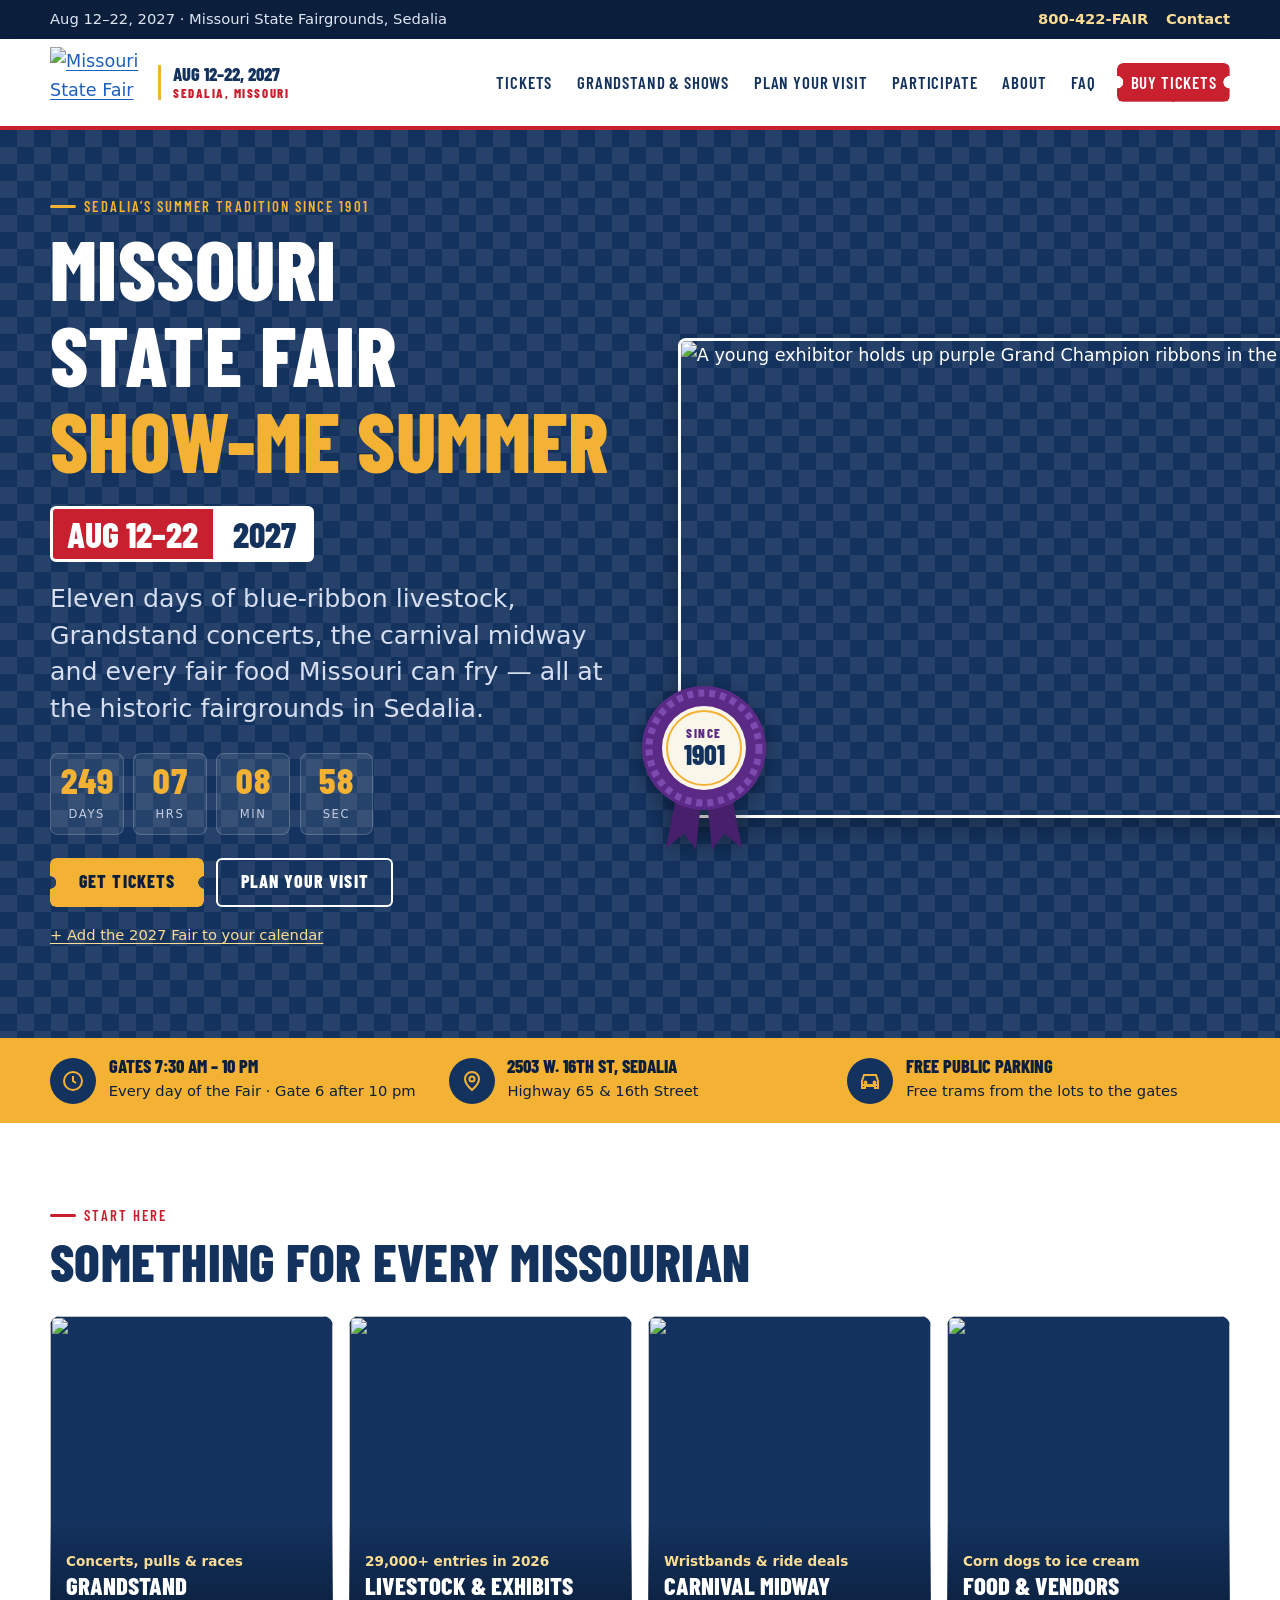
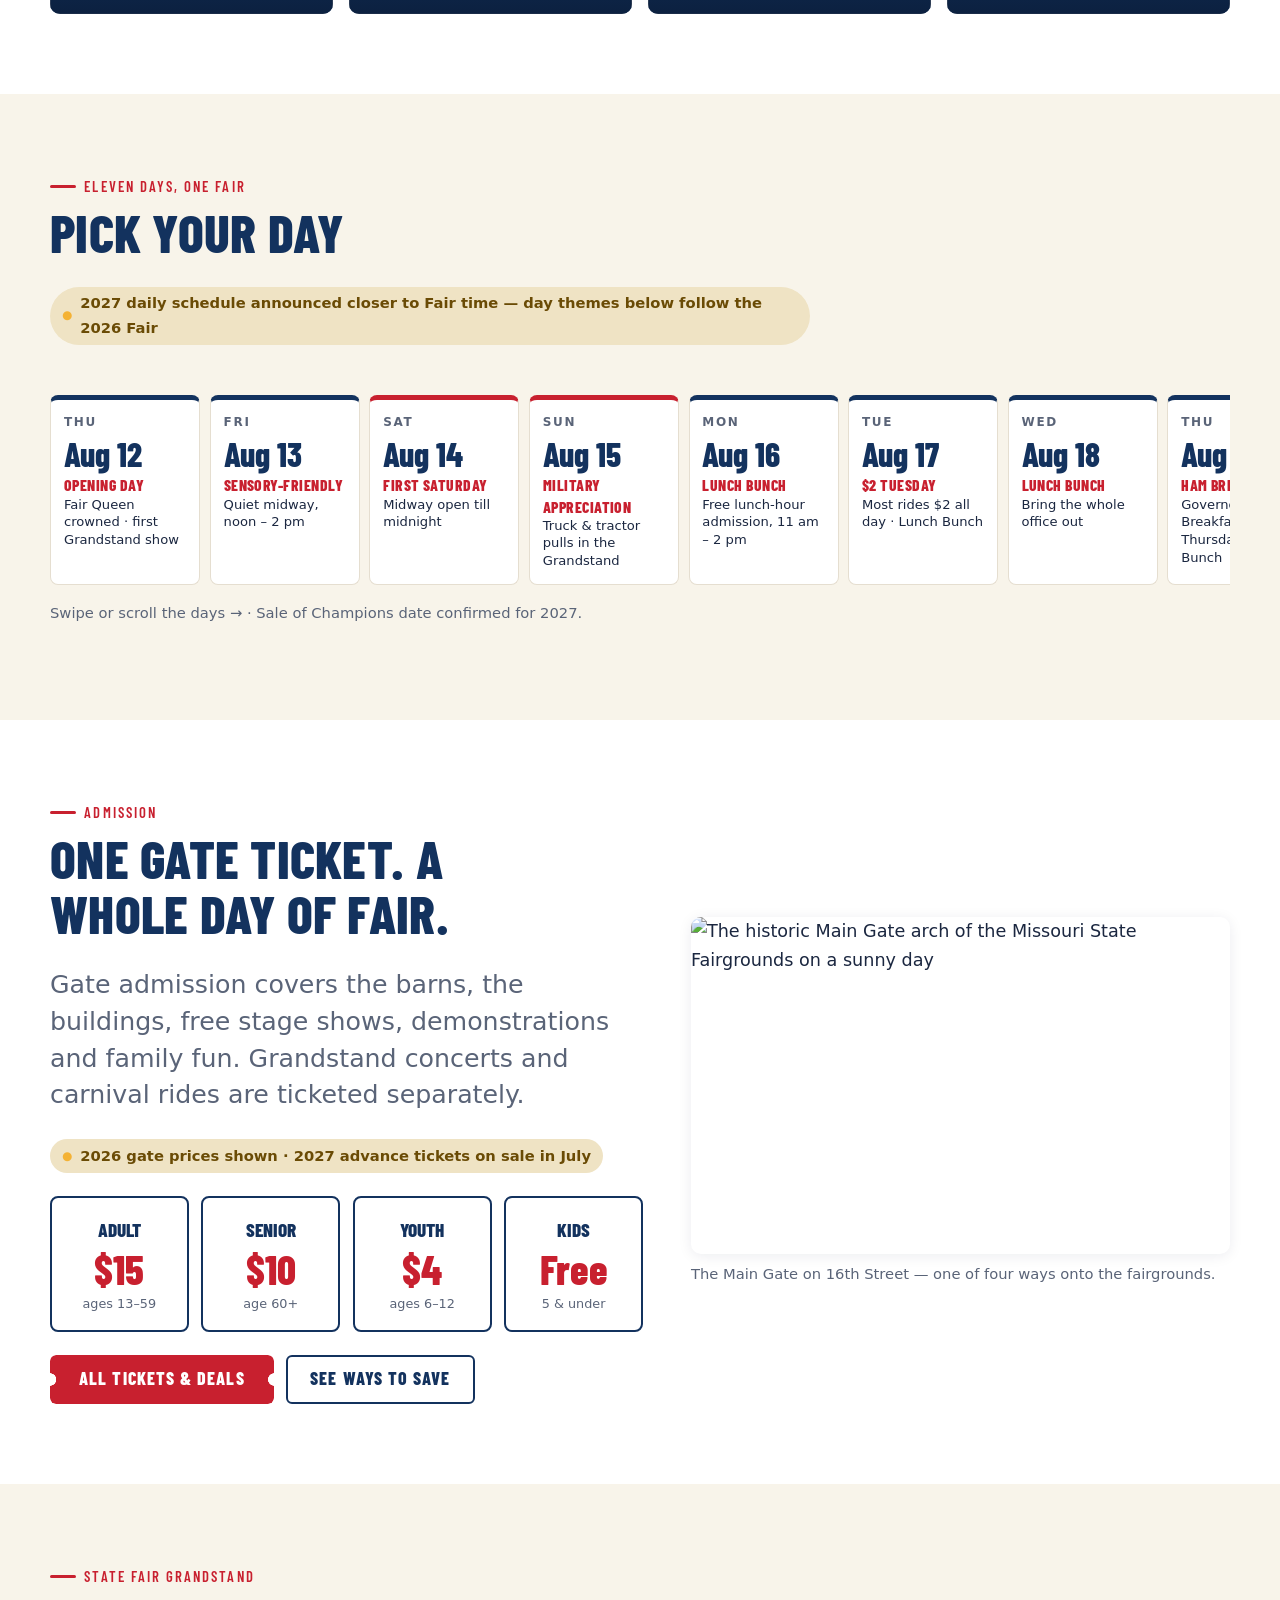
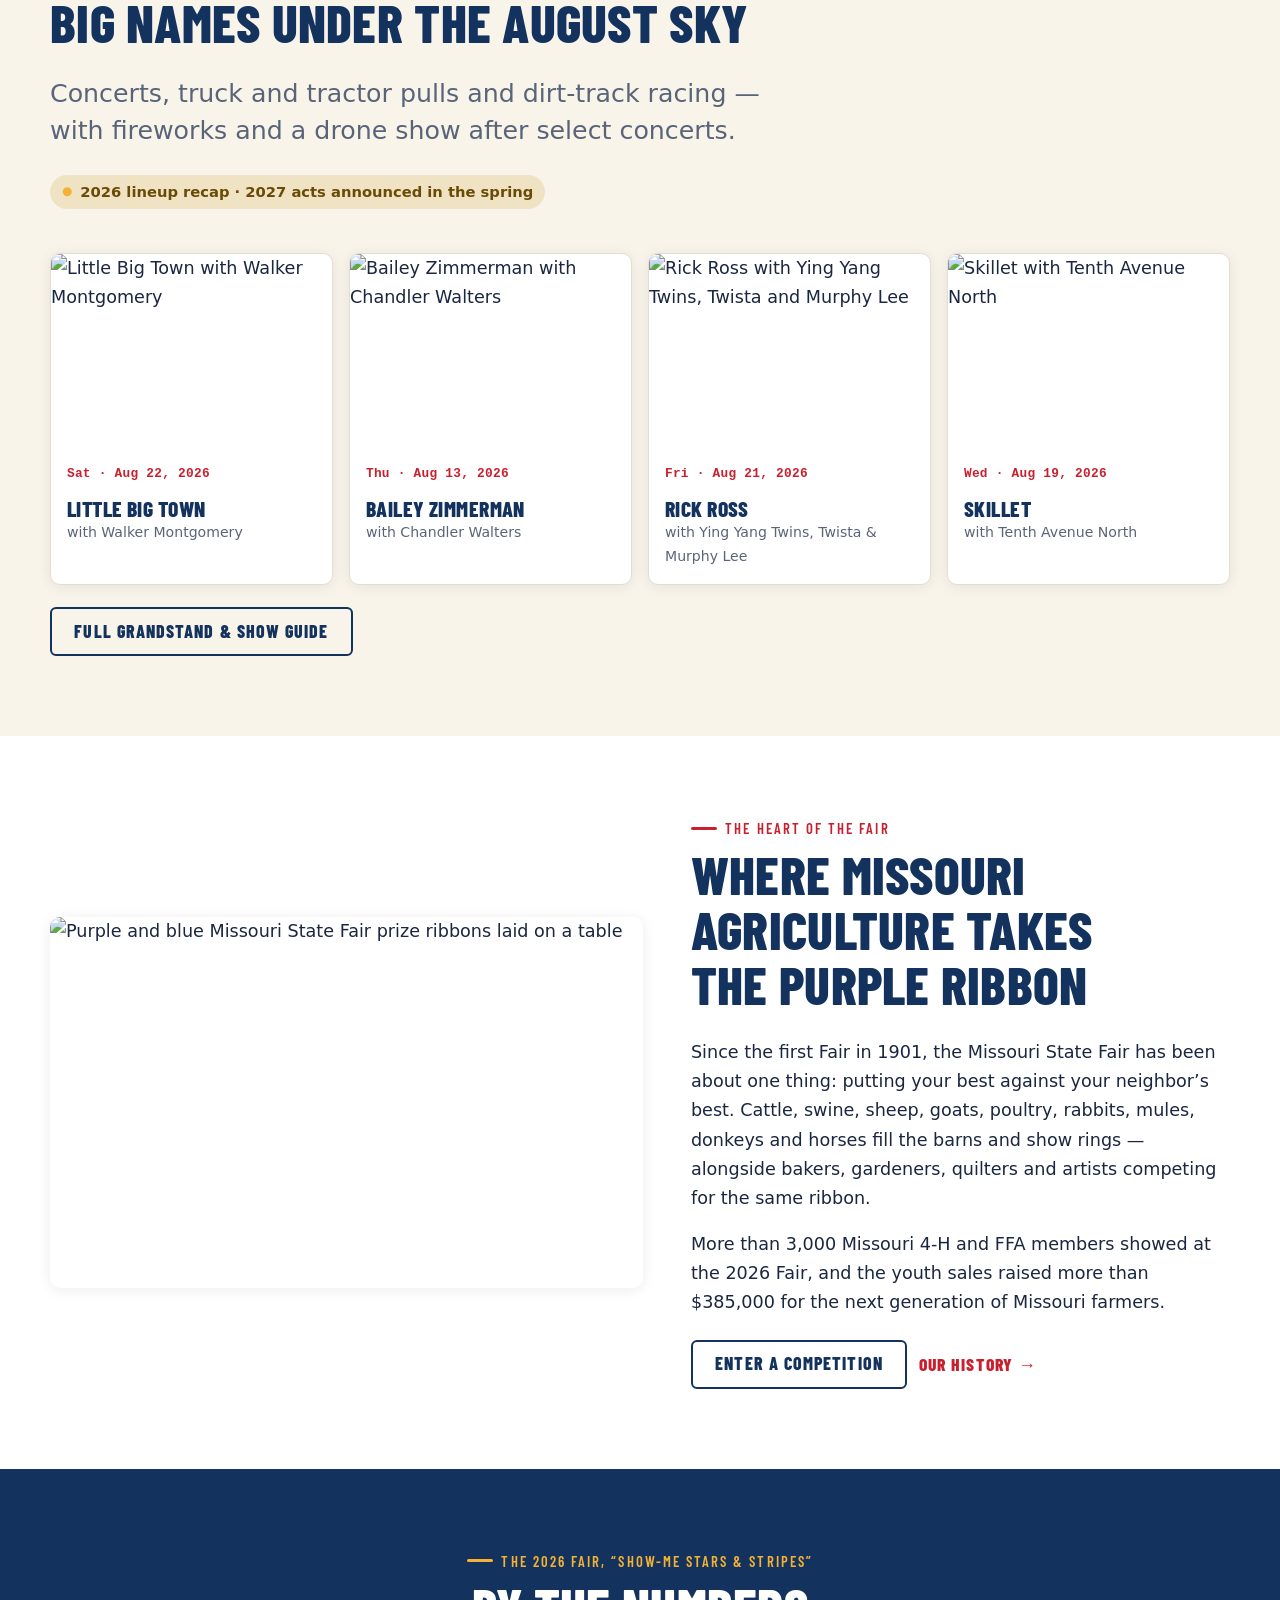
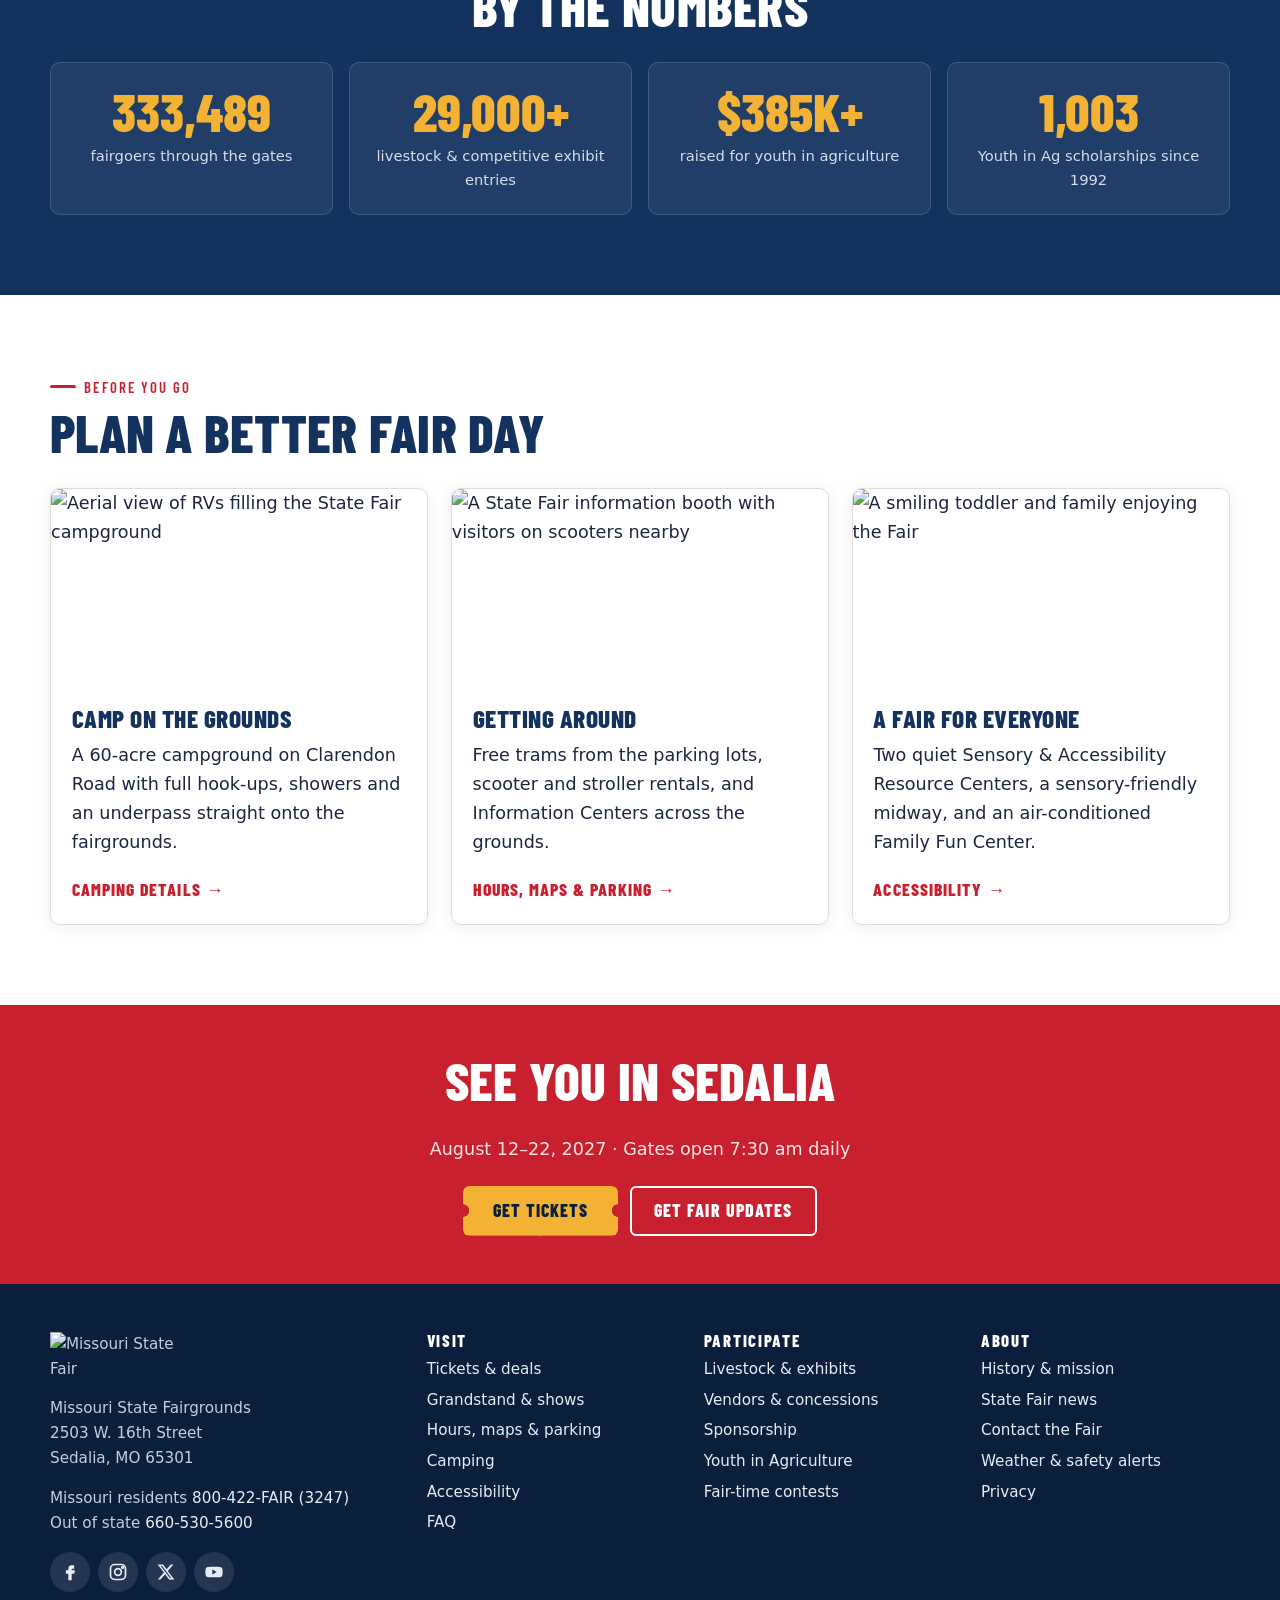
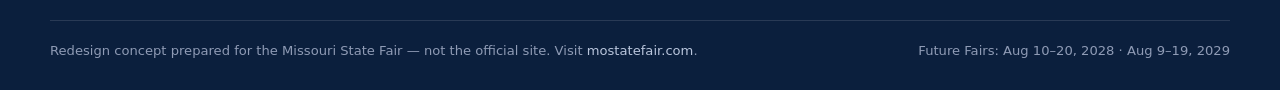
==== index.html @ 5d5b4323 "Missouri State Fair redesign concept: 8-page static site Show-Me Blue Ribbon design system, 2027 cou" ====
<!doctype html>
<html lang="en" class="no-js">
<head>
<meta charset="utf-8">
<meta name="viewport" content="width=device-width, initial-scale=1">
<meta name="robots" content="noindex">
<title>Missouri State Fair — Aug 12–22, 2027 · Sedalia, MO</title>
<meta name="description" content="Eleven days of Missouri agriculture, Grandstand concerts, the carnival midway and fair food. The Missouri State Fair returns to Sedalia August 12–22, 2027.">
<link rel="canonical" href="https://quinto55.github.io/Missouri-State-Fair/">
<meta name="theme-color" content="#13325e">
<link rel="icon" href="https://www.mostatefair.com/wp-content/uploads/cropped-missouri-state-fair-icon-32x32.png" sizes="32x32">
<link rel="apple-touch-icon" href="https://www.mostatefair.com/wp-content/uploads/cropped-missouri-state-fair-icon-180x180.png">
<link rel="preconnect" href="https://www.mostatefair.com">
<link rel="manifest" href="manifest.webmanifest">
<link rel="preload" href="assets/fonts/barlow-condensed-800.woff2" as="font" type="font/woff2" crossorigin>
<link rel="stylesheet" href="assets/css/styles.css">
<meta property="og:type" content="website">
<meta property="og:site_name" content="Missouri State Fair">
<meta property="og:title" content="Missouri State Fair — Aug 12–22, 2027 · Sedalia">
<meta property="og:description" content="Eleven days of agriculture, Grandstand concerts, the carnival midway and fair food in Sedalia.">
<meta property="og:url" content="https://quinto55.github.io/Missouri-State-Fair/">
<meta property="og:image" content="https://www.mostatefair.com/wp-content/uploads/130-5385-2027-website-masthead.jpg">
<meta name="twitter:card" content="summary_large_image">
<script type="application/ld+json">
{
  "@context": "https://schema.org",
  "@type": "Festival",
  "name": "Missouri State Fair 2027",
  "startDate": "2027-08-12",
  "endDate": "2027-08-22",
  "eventStatus": "https://schema.org/EventScheduled",
  "eventAttendanceMode": "https://schema.org/OfflineEventAttendanceMode",
  "description": "Eleven days of Missouri agriculture, livestock shows, Grandstand concerts, the carnival midway and fair food at the Missouri State Fairgrounds in Sedalia. Held since 1901.",
  "image": "https://www.mostatefair.com/wp-content/uploads/130-5385-2027-website-masthead.jpg",
  "location": {
    "@type": "Place",
    "name": "Missouri State Fairgrounds",
    "address": {
      "@type": "PostalAddress",
      "streetAddress": "2503 W. 16th St",
      "addressLocality": "Sedalia",
      "addressRegion": "MO",
      "postalCode": "65301",
      "addressCountry": "US"
    }
  },
  "organizer": {
    "@type": "Organization",
    "name": "Missouri State Fair",
    "url": "https://www.mostatefair.com/"
  },
  "offers": {
    "@type": "Offer",
    "url": "https://quinto55.github.io/Missouri-State-Fair/tickets.html",
    "availability": "https://schema.org/PreOrder"
  }
}
</script>
<script type="speculationrules">
{ "prerender": [{ "where": { "href_matches": "/*" }, "eagerness": "moderate" }] }
</script>
<script src="assets/js/main.js" defer></script>
</head>
<body data-page="home">
<a class="skip" href="#main">Skip to content</a>

<!-- SHARED:HEADER (keep identical across pages; only data-page on <body> changes) -->
<div class="util-bar">
  <div class="wrap">
    <span>Aug 12–22, 2027 · Missouri State Fairgrounds, Sedalia</span>
    <span id="fair-status" class="status-chip" hidden></span>
    <span class="util-links">
      <a href="tel:+18004223247">800-422-FAIR</a>
      <a href="contact.html">Contact</a>
    </span>
  </div>
</div>

<header class="site-head">
  <div class="wrap">
    <a class="brand" href="./" aria-label="Missouri State Fair home">
      <img src="https://www.mostatefair.com/wp-content/uploads/logo-2024-missouri-state-fair-full-hr.png" alt="Missouri State Fair" width="400" height="312">
    </a>
    <p class="head-dates">Aug 12–22, 2027<small>Sedalia, Missouri</small></p>
    <nav class="site-nav" aria-label="Main">
      <button class="nav-toggle" aria-expanded="false" aria-controls="nav-list">Menu</button>
      <ul id="nav-list">
        <li><a data-nav="tickets" href="tickets.html">Tickets</a></li>
        <li><a data-nav="events" href="events.html">Grandstand &amp; Shows</a></li>
        <li><a data-nav="plan" href="plan.html">Plan Your Visit</a></li>
        <li><a data-nav="participate" href="participate.html">Participate</a></li>
        <li><a data-nav="about" href="about.html">About</a></li>
        <li><a data-nav="faq" href="faq.html">FAQ</a></li>
        <li><a class="btn-ticket" href="tickets.html">Buy Tickets</a></li>
      </ul>
    </nav>
  </div>
</header>
<!-- /SHARED:HEADER -->

<main id="main">

  <!-- ============ Hero ============ -->
  <section class="hero on-dark" aria-labelledby="hero-title">
    <div class="wrap">
      <div>
        <p class="eyebrow">Sedalia’s summer tradition since 1901</p>
        <h1 id="hero-title">Missouri State Fair <span class="accent">Show-Me Summer</span></h1>
        <p class="date-lockup"><span class="d">Aug 12–22</span><span class="y">2027</span></p>
        <p class="lede">Eleven days of blue-ribbon livestock, Grandstand concerts, the carnival midway and every fair food Missouri can fry — all at the historic fairgrounds in Sedalia.</p>
        <div id="countdown" class="countdown" role="timer" aria-label="Countdown to opening day, August 12, 2027">
          <div><b data-days>—</b><small>days</small></div>
          <div><b data-hours>—</b><small>hrs</small></div>
          <div><b data-mins>—</b><small>min</small></div>
          <div><b data-secs>—</b><small>sec</small></div>
        </div>
        <div class="btn-row">
          <a class="btn-ticket btn-gold" href="tickets.html">Get tickets</a>
          <a class="btn btn-ghost" href="plan.html">Plan your visit</a>
        </div>
        <p class="small" style="margin-top:1rem"><a href="#" data-ics style="color:var(--gold-soft)">+ Add the 2027 Fair to your calendar</a></p>
      </div>
      <div class="hero-mosaic">
        <img src="https://www.mostatefair.com/wp-content/uploads/img-livestock-shows-building-exhibitors.jpg" alt="A young exhibitor holds up purple Grand Champion ribbons in the show ring" width="600" height="315">
        <img src="https://www.mostatefair.com/wp-content/uploads/2026-msf-carnival-ride.jpg" alt="Two kids in sunglasses cheering on a carnival ride" width="600" height="315">
        <img src="https://www.mostatefair.com/wp-content/uploads/img-rodeo-v2.jpg" alt="A rider carries the American flag around the rodeo arena at dusk" width="600" height="315" loading="lazy">
        <div class="rosette" aria-hidden="true">
          <svg viewBox="0 0 132 170">
            <path d="M44 84 L28 166 L46 152 L58 168 L66 90Z" fill="#46206a"/>
            <path d="M88 84 L104 166 L86 152 L74 168 L66 90Z" fill="#46206a"/>
            <g fill="#5b2a86">
              <circle cx="66" cy="66" r="62"/>
            </g>
            <g fill="none" stroke="#7c4bb0" stroke-width="7" stroke-dasharray="6 5">
              <circle cx="66" cy="66" r="55"/>
            </g>
            <circle cx="66" cy="66" r="42" fill="#fbf6ea"/>
            <circle cx="66" cy="66" r="37" fill="none" stroke="#f4b234" stroke-width="2"/>
            <text x="66" y="56" text-anchor="middle" font-family="Barlow Condensed, Arial Narrow, sans-serif" font-weight="800" font-size="13" fill="#5b2a86" letter-spacing="1.5">SINCE</text>
            <text x="66" y="83" text-anchor="middle" font-family="Barlow Condensed, Arial Narrow, sans-serif" font-weight="800" font-size="28" fill="#13325e">1901</text>
          </svg>
        </div>
      </div>
    </div>
  </section>

  <!-- ============ Info strip ============ -->
  <div class="info-strip">
    <div class="wrap">
      <p class="item"><span class="info-icon"><svg viewBox="0 0 24 24" fill="none" stroke="currentColor" stroke-width="2" aria-hidden="true"><circle cx="12" cy="12" r="9"/><path d="M12 7v5l3 2"/></svg></span><span class="info-body"><b>Gates 7:30 am – 10 pm</b><span>Every day of the Fair · Gate 6 after 10 pm</span></span></p>
      <p class="item"><span class="info-icon"><svg viewBox="0 0 24 24" fill="none" stroke="currentColor" stroke-width="2" aria-hidden="true"><path d="M12 21s-7-6.2-7-11a7 7 0 0 1 14 0c0 4.8-7 11-7 11z"/><circle cx="12" cy="10" r="2.6"/></svg></span><span class="info-body"><b>2503 W. 16th St, Sedalia</b><span>Highway 65 &amp; 16th Street</span></span></p>
      <p class="item"><span class="info-icon"><svg viewBox="0 0 24 24" fill="none" stroke="currentColor" stroke-width="2" aria-hidden="true"><path d="M4 16v-4l2-6h12l2 6v4"/><path d="M4 16h16v3h-3v-2H7v2H4z"/><circle cx="7.5" cy="13.5" r="1"/><circle cx="16.5" cy="13.5" r="1"/></svg></span><span class="info-body"><b>Free public parking</b><span>Free trams from the lots to the gates</span></span></p>
    </div>
  </div>

  <!-- ============ Explore tiles ============ -->
  <section aria-labelledby="explore-title">
    <div class="wrap">
      <div class="section-head">
        <p class="eyebrow">Start here</p>
        <h2 id="explore-title">Something for every Missourian</h2>
      </div>
      <div class="tile-grid">
        <a class="tile reveal" href="events.html"><img src="https://www.mostatefair.com/wp-content/uploads/img-attractions-shows.jpg" alt="" loading="lazy" decoding="async"><span class="label"><small>Concerts, pulls &amp; races</small>Grandstand</span></a>
        <a class="tile reveal" href="participate.html"><img src="https://www.mostatefair.com/wp-content/uploads/img-see-animals-exhibits.jpg" alt="" loading="lazy" decoding="async"><span class="label"><small>29,000+ entries in 2026</small>Livestock &amp; Exhibits</span></a>
        <a class="tile reveal" href="tickets.html#carnival"><img src="https://www.mostatefair.com/wp-content/uploads/carnival-thrills.jpg" alt="" loading="lazy" decoding="async"><span class="label"><small>Wristbands &amp; ride deals</small>Carnival Midway</span></a>
        <a class="tile reveal" href="plan.html#food"><img src="https://www.mostatefair.com/wp-content/uploads/girl-with-ice-cream-600x315-1.jpeg" alt="" loading="lazy" decoding="async"><span class="label"><small>Corn dogs to ice cream</small>Food &amp; Vendors</span></a>
      </div>
    </div>
  </section>

  <!-- ============ 11-day rail ============ -->
  <section class="soft" aria-labelledby="days-title">
    <div class="wrap">
      <div class="section-head">
        <p class="eyebrow">Eleven days, one Fair</p>
        <h2 id="days-title">Pick your day</h2>
        <p class="season-note">2027 daily schedule announced closer to Fair time — day themes below follow the 2026 Fair</p>
      </div>
      <div class="rail-scroller" role="list" aria-label="Fair days, August 12 to 22, 2027">
        <div class="day-card" role="listitem" data-date="2027-08-12"><span class="dow">Thu</span><span class="date">Aug 12</span><span class="tag"><b>Opening Day</b>Fair Queen crowned · first Grandstand show</span></div>
        <div class="day-card" role="listitem" data-date="2027-08-13"><span class="dow">Fri</span><span class="date">Aug 13</span><span class="tag"><b>Sensory-friendly</b>Quiet midway, noon – 2 pm</span></div>
        <div class="day-card is-weekend" role="listitem" data-date="2027-08-14"><span class="dow">Sat</span><span class="date">Aug 14</span><span class="tag"><b>First Saturday</b>Midway open till midnight</span></div>
        <div class="day-card is-weekend" role="listitem" data-date="2027-08-15"><span class="dow">Sun</span><span class="date">Aug 15</span><span class="tag"><b>Military Appreciation</b>Truck &amp; tractor pulls in the Grandstand</span></div>
        <div class="day-card" role="listitem" data-date="2027-08-16"><span class="dow">Mon</span><span class="date">Aug 16</span><span class="tag"><b>Lunch Bunch</b>Free lunch-hour admission, 11 am – 2 pm</span></div>
        <div class="day-card" role="listitem" data-date="2027-08-17"><span class="dow">Tue</span><span class="date">Aug 17</span><span class="tag"><b>$2 Tuesday</b>Most rides $2 all day · Lunch Bunch</span></div>
        <div class="day-card" role="listitem" data-date="2027-08-18"><span class="dow">Wed</span><span class="date">Aug 18</span><span class="tag"><b>Lunch Bunch</b>Bring the whole office out</span></div>
        <div class="day-card" role="listitem" data-date="2027-08-19"><span class="dow">Thu</span><span class="date">Aug 19</span><span class="tag"><b>Ham Breakfast</b>Governor’s Ham Breakfast · Thrifty Thursday · Lunch Bunch</span></div>
        <div class="day-card" role="listitem" data-date="2027-08-20"><span class="dow">Fri</span><span class="date">Aug 20</span><span class="tag"><b>Electric Co-op Day</b>Rural Missouri ride coupon</span></div>
        <div class="day-card is-weekend" role="listitem" data-date="2027-08-21"><span class="dow">Sat</span><span class="date">Aug 21</span><span class="tag"><b>Sale of Champions</b>Best of Missouri sale · youth in agriculture</span></div>
        <div class="day-card is-weekend" role="listitem" data-date="2027-08-22"><span class="dow">Sun</span><span class="date">Aug 22</span><span class="tag"><b>Fair Finale</b>Half-price ride wristbands · races</span></div>
      </div>
      <p class="rail-hint">Swipe or scroll the days → · Sale of Champions date confirmed for 2027.</p>
    </div>
  </section>

  <!-- ============ Admission at a glance ============ -->
  <section aria-labelledby="adm-title">
    <div class="wrap split">
      <div>
        <p class="eyebrow">Admission</p>
        <h2 id="adm-title">One gate ticket. A whole day of Fair.</h2>
        <p class="lede">Gate admission covers the barns, the buildings, free stage shows, demonstrations and family fun. Grandstand concerts and carnival rides are ticketed separately.</p>
        <p class="season-note">2026 gate prices shown · 2027 advance tickets on sale in July</p>
        <div class="price-board" style="margin-top:0.4rem">
          <div class="price"><div class="who">Adult</div><div class="amt">$15</div><div class="note">ages 13–59</div></div>
          <div class="price"><div class="who">Senior</div><div class="amt">$10</div><div class="note">age 60+</div></div>
          <div class="price"><div class="who">Youth</div><div class="amt">$4</div><div class="note">ages 6–12</div></div>
          <div class="price"><div class="who">Kids</div><div class="amt">Free</div><div class="note">5 &amp; under</div></div>
        </div>
        <div class="btn-row">
          <a class="btn-ticket" href="tickets.html">All tickets &amp; deals</a>
          <a class="btn btn-ghost" href="tickets.html#deals">See ways to save</a>
        </div>
      </div>
      <figure class="img-frame reveal" style="margin:0">
        <img src="https://www.mostatefair.com/wp-content/uploads/missouri-state-fair-main-gate.jpg" alt="The historic Main Gate arch of the Missouri State Fairgrounds on a sunny day" loading="lazy" width="600" height="312">
        <figcaption>The Main Gate on 16th Street — one of four ways onto the fairgrounds.</figcaption>
      </figure>
    </div>
  </section>

  <!-- ============ Grandstand ============ -->
  <section class="soft" aria-labelledby="gs-title">
    <div class="wrap">
      <div class="section-head">
        <p class="eyebrow">State Fair Grandstand</p>
        <h2 id="gs-title">Big names under the August sky</h2>
        <p class="lede">Concerts, truck and tractor pulls and dirt-track racing — with fireworks and a drone show after select concerts.</p>
        <p class="season-note">2026 lineup recap · 2027 acts announced in the spring</p>
      </div>
      <div class="marquee-grid">
        <article class="show reveal"><img src="https://www.mostatefair.com/wp-content/uploads/lbt-montgomery-500x350-1.jpg" alt="Little Big Town with Walker Montgomery" loading="lazy" width="500" height="350"><div class="body"><p class="when">Sat · Aug 22, 2026</p><h3>Little Big Town</h3><p class="with">with Walker Montgomery</p></div></article>
        <article class="show reveal"><img src="https://www.mostatefair.com/wp-content/uploads/zimmerman-walters-500x350-1.jpg" alt="Bailey Zimmerman with Chandler Walters" loading="lazy" width="500" height="350"><div class="body"><p class="when">Thu · Aug 13, 2026</p><h3>Bailey Zimmerman</h3><p class="with">with Chandler Walters</p></div></article>
        <article class="show reveal"><img src="https://www.mostatefair.com/wp-content/uploads/rick-ross-ml-twista-yyt-500x350-v2.jpg" alt="Rick Ross with Ying Yang Twins, Twista and Murphy Lee" loading="lazy" width="500" height="350"><div class="body"><p class="when">Fri · Aug 21, 2026</p><h3>Rick Ross</h3><p class="with">with Ying Yang Twins, Twista &amp; Murphy Lee</p></div></article>
        <article class="show reveal"><img src="https://www.mostatefair.com/wp-content/uploads/skillet-500x350-v02.jpg" alt="Skillet with Tenth Avenue North" loading="lazy" width="500" height="350"><div class="body"><p class="when">Wed · Aug 19, 2026</p><h3>Skillet</h3><p class="with">with Tenth Avenue North</p></div></article>
      </div>
      <div class="btn-row"><a class="btn btn-ghost" href="events.html">Full Grandstand &amp; show guide</a></div>
    </div>
  </section>

  <!-- ============ Agriculture / heritage ============ -->
  <section aria-labelledby="ag-title">
    <div class="wrap split flip">
      <div>
        <p class="eyebrow">The heart of the Fair</p>
        <h2 id="ag-title">Where Missouri agriculture takes the purple ribbon</h2>
        <p>Since the first Fair in 1901, the Missouri State Fair has been about one thing: putting your best against your neighbor’s best. Cattle, swine, sheep, goats, poultry, rabbits, mules, donkeys and horses fill the barns and show rings — alongside bakers, gardeners, quilters and artists competing for the same ribbon.</p>
        <p>More than 3,000 Missouri 4-H and FFA members showed at the 2026 Fair, and the youth sales raised more than $385,000 for the next generation of Missouri farmers.</p>
        <div class="btn-row">
          <a class="btn btn-ghost" href="participate.html">Enter a competition</a>
          <a class="card-link" href="about.html">Our history</a>
        </div>
      </div>
      <figure class="img-frame reveal" style="margin:0">
        <img src="https://www.mostatefair.com/wp-content/uploads/img-livestock-show-judging-schedules.jpg" alt="Purple and blue Missouri State Fair prize ribbons laid on a table" loading="lazy" width="600" height="315">
      </figure>
    </div>
  </section>

  <!-- ============ By the numbers ============ -->
  <section class="panel-navy on-dark" aria-labelledby="num-title">
    <div class="wrap">
      <div class="section-head center">
        <p class="eyebrow">The 2026 Fair, “Show-Me Stars &amp; Stripes”</p>
        <h2 id="num-title">By the numbers</h2>
      </div>
      <div class="stat-row">
        <div class="stat reveal"><b>333,489</b><span>fairgoers through the gates</span></div>
        <div class="stat reveal"><b>29,000+</b><span>livestock &amp; competitive exhibit entries</span></div>
        <div class="stat reveal"><b>$385K+</b><span>raised for youth in agriculture</span></div>
        <div class="stat reveal"><b>1,003</b><span>Youth in Ag scholarships since 1992</span></div>
      </div>
    </div>
  </section>

  <!-- ============ Plan cards ============ -->
  <section aria-labelledby="plan-title">
    <div class="wrap">
      <div class="section-head">
        <p class="eyebrow">Before you go</p>
        <h2 id="plan-title">Plan a better Fair day</h2>
      </div>
      <div class="grid-3">
        <article class="card photo-card reveal">
          <img src="https://www.mostatefair.com/wp-content/uploads/fair-time-first-come-camping.jpg" alt="Aerial view of RVs filling the State Fair campground" loading="lazy" width="600" height="312">
          <div class="body"><h3>Camp on the grounds</h3><p>A 60-acre campground on Clarendon Road with full hook-ups, showers and an underpass straight onto the fairgrounds.</p><a class="card-link" href="plan.html#camping">Camping details</a></div>
        </article>
        <article class="card photo-card reveal">
          <img src="https://www.mostatefair.com/wp-content/uploads/img-info-booth.jpg" alt="A State Fair information booth with visitors on scooters nearby" loading="lazy" width="600" height="315">
          <div class="body"><h3>Getting around</h3><p>Free trams from the parking lots, scooter and stroller rentals, and Information Centers across the grounds.</p><a class="card-link" href="plan.html#getting-around">Hours, maps &amp; parking</a></div>
        </article>
        <article class="card photo-card reveal">
          <img src="https://www.mostatefair.com/wp-content/uploads/img-family-fun.jpg" alt="A smiling toddler and family enjoying the Fair" loading="lazy" width="600" height="315">
          <div class="body"><h3>A Fair for everyone</h3><p>Two quiet Sensory &amp; Accessibility Resource Centers, a sensory-friendly midway, and an air-conditioned Family Fun Center.</p><a class="card-link" href="plan.html#accessibility">Accessibility</a></div>
        </article>
      </div>
    </div>
  </section>

  <!-- ============ Closing ============ -->
  <section class="closing" aria-labelledby="close-title">
    <div class="wrap">
      <h2 id="close-title">See you in Sedalia</h2>
      <p>August 12–22, 2027 · Gates open 7:30 am daily</p>
      <div class="btn-row">
        <a class="btn-ticket" href="tickets.html">Get tickets</a>
        <a class="btn btn-ghost" style="color:#fff" href="contact.html#updates">Get Fair updates</a>
      </div>
    </div>
  </section>

</main>

<!-- SHARED:FOOTER -->
<footer class="site-foot">
  <div class="wrap">
    <div class="foot-grid">
      <div>
        <img class="foot-logo" src="https://www.mostatefair.com/wp-content/uploads/logo-2024-missouri-state-fair-white-v2.png" alt="Missouri State Fair" width="150" height="48" loading="lazy">
        <p>Missouri State Fairgrounds<br>2503 W. 16th Street<br>Sedalia, MO 65301</p>
        <p>Missouri residents <a href="tel:+18004223247">800-422-FAIR (3247)</a><br>Out of state <a href="tel:+16605305600">660-530-5600</a></p>
        <div class="social-row">
          <a href="https://www.facebook.com/MissouriStateFair" aria-label="Facebook"><svg viewBox="0 0 24 24" fill="currentColor" aria-hidden="true"><path d="M14 8h3V4h-3c-2.8 0-4 1.8-4 4.3V10H7v4h3v8h4v-8h3l1-4h-4V8.6c0-.4.3-.6.7-.6z"/></svg></a>
          <a href="https://www.instagram.com/mostatefair/" aria-label="Instagram"><svg viewBox="0 0 24 24" fill="none" stroke="currentColor" stroke-width="2" aria-hidden="true"><rect x="3" y="3" width="18" height="18" rx="5"/><circle cx="12" cy="12" r="4"/><circle cx="17.5" cy="6.5" r="1" fill="currentColor"/></svg></a>
          <a href="https://x.com/MOStateFair" aria-label="X"><svg viewBox="0 0 24 24" fill="currentColor" aria-hidden="true"><path d="M17.8 3h3.1l-6.8 7.8L22 21h-6.2l-4.9-6.4L5.3 21H2.2l7.3-8.3L2 3h6.4l4.4 5.8zm-1.1 16.2h1.7L7.4 4.7H5.5z"/></svg></a>
          <a href="https://www.youtube.com/user/MOStateFair" aria-label="YouTube"><svg viewBox="0 0 24 24" fill="currentColor" aria-hidden="true"><path d="M22 8.2a3 3 0 0 0-2.1-2.1C18 5.6 12 5.6 12 5.6s-6 0-7.9.5A3 3 0 0 0 2 8.2 31 31 0 0 0 1.6 12 31 31 0 0 0 2 15.8a3 3 0 0 0 2.1 2.1c1.9.5 7.9.5 7.9.5s6 0 7.9-.5a3 3 0 0 0 2.1-2.1 31 31 0 0 0 .4-3.8 31 31 0 0 0-.4-3.8zM10 15.1V8.9l5.2 3.1z"/></svg></a>
        </div>
      </div>
      <div>
        <h4>Visit</h4>
        <ul>
          <li><a href="tickets.html">Tickets &amp; deals</a></li>
          <li><a href="events.html">Grandstand &amp; shows</a></li>
          <li><a href="plan.html">Hours, maps &amp; parking</a></li>
          <li><a href="plan.html#camping">Camping</a></li>
          <li><a href="plan.html#accessibility">Accessibility</a></li>
          <li><a href="faq.html">FAQ</a></li>
        </ul>
      </div>
      <div>
        <h4>Participate</h4>
        <ul>
          <li><a href="participate.html#exhibitors">Livestock &amp; exhibits</a></li>
          <li><a href="participate.html#vendors">Vendors &amp; concessions</a></li>
          <li><a href="participate.html#sponsors">Sponsorship</a></li>
          <li><a href="participate.html#youth">Youth in Agriculture</a></li>
          <li><a href="participate.html#contests">Fair-time contests</a></li>
        </ul>
      </div>
      <div>
        <h4>About</h4>
        <ul>
          <li><a href="about.html">History &amp; mission</a></li>
          <li><a href="about.html#news">State Fair news</a></li>
          <li><a href="contact.html">Contact the Fair</a></li>
          <li><a href="contact.html#updates">Weather &amp; safety alerts</a></li>
          <li><a href="privacy.html">Privacy</a></li>
        </ul>
      </div>
    </div>
    <div class="foot-base">
      <span>Redesign concept prepared for the Missouri State Fair — not the official site. Visit <a href="https://www.mostatefair.com/">mostatefair.com</a>.</span>
      <span>Future Fairs: Aug 10–20, 2028 · Aug 9–19, 2029</span>
    </div>
  </div>
</footer>
<!-- /SHARED:FOOTER -->
</body>
</html>
---- assets/css/styles.css ----
/* ==========================================================================
   Missouri State Fair — "Show-Me Blue Ribbon"
   Prize-ribbon civic design: navy + Missouri red + harvest gold, purple
   reserved for Grand Champion moments. One stylesheet, no build step.
   ========================================================================== */

/* ---------- Fonts ---------- */
@font-face {
  font-family: "Barlow Condensed";
  font-style: normal;
  font-weight: 800;
  font-display: swap;
  src: url("../fonts/barlow-condensed-800.woff2") format("woff2");
}
@font-face {
  font-family: "Barlow Condensed";
  font-style: normal;
  font-weight: 600;
  font-display: swap;
  src: url("../fonts/barlow-condensed-600.woff2") format("woff2");
}

/* ---------- Tokens ---------- */
:root {
  --navy: #13325e;
  --navy-deep: #0b1f3d;
  --red: #c8202f;
  --red-deep: #a01824;
  --gold: #f4b234;
  --gold-soft: #fbdc94;
  --purple: #5b2a86;
  --ribbon-blue: #1d5fbf;
  --cream: #fbf6ea;
  --wheat: #efe3c4;

  --bg: #ffffff;
  --bg-soft: #f8f4ea;
  --surface: #ffffff;
  --text: #1b2740;
  --muted: #5a6478;
  --line: #e5ded0;
  --card-shadow: 0 2px 14px rgb(11 31 61 / 0.08);

  --display: "Barlow Condensed", "Arial Narrow", "Roboto Condensed", sans-serif;
  --body: system-ui, "Segoe UI", Roboto, "Helvetica Neue", Arial, sans-serif;
  --mono: ui-monospace, "Cascadia Mono", "SF Mono", Menlo, Consolas, monospace;

  --step--1: clamp(0.83rem, 0.8rem + 0.15vw, 0.92rem);
  --step-0: clamp(1rem, 0.95rem + 0.25vw, 1.1rem);
  --step-1: clamp(1.25rem, 1.1rem + 0.6vw, 1.6rem);
  --step-2: clamp(1.6rem, 1.35rem + 1.1vw, 2.3rem);
  --step-3: clamp(2.1rem, 1.6rem + 2.2vw, 3.4rem);
  --step-4: clamp(2.8rem, 1.9rem + 4.2vw, 5.4rem);

  --space-1: 0.5rem;
  --space-2: 1rem;
  --space-3: 1.75rem;
  --space-4: 3rem;
  --space-5: 5rem;

  --radius: 10px;
  color-scheme: light;
}

/* ---------- Reset & base ---------- */
*, *::before, *::after { box-sizing: border-box; }

html { scroll-behavior: smooth; }
@media (prefers-reduced-motion: reduce) {
  html { scroll-behavior: auto; }
  *, *::before, *::after { animation: none !important; transition: none !important; }
}

@view-transition { navigation: auto; }

body {
  margin: 0;
  font-family: var(--body);
  font-size: var(--step-0);
  line-height: 1.65;
  color: var(--text);
  background: var(--bg);
  -webkit-text-size-adjust: 100%;
}

img, svg { max-width: 100%; display: block; }
img { height: auto; }

a { color: var(--ribbon-blue); text-underline-offset: 0.18em; }
a:hover { color: var(--red); }

:focus-visible { outline: 3px solid var(--gold); outline-offset: 3px; border-radius: 4px; }

h1, h2, h3, h4 {
  font-family: var(--display);
  font-weight: 800;
  line-height: 1.02;
  letter-spacing: 0.005em;
  text-transform: uppercase;
  color: var(--navy);
  margin: 0 0 0.5em;
  text-wrap: balance;
}
h1 { font-size: var(--step-4); }
h2 { font-size: var(--step-3); }
h3 { font-size: var(--step-1); letter-spacing: 0.02em; }
h4 { font-size: var(--step-0); letter-spacing: 0.04em; }

p { margin: 0 0 1em; }
ul, ol { padding-left: 1.2em; }

.wrap { width: min(1180px, 100% - 2rem); margin-inline: auto; }
.narrow { width: min(820px, 100% - 2rem); margin-inline: auto; }

section { padding-block: var(--space-5); }
section.soft { background: var(--bg-soft); }
section.tight { padding-block: var(--space-4); }

.skip {
  position: absolute; left: -9999px; top: 0; z-index: 100;
  background: var(--gold); color: var(--navy-deep); padding: 0.6rem 1rem; font-weight: 700;
}
.skip:focus { left: 1rem; top: 1rem; }

.eyebrow {
  font-family: var(--display);
  font-weight: 600;
  text-transform: uppercase;
  letter-spacing: 0.14em;
  font-size: var(--step--1);
  color: var(--red);
  margin: 0 0 0.4rem;
  display: flex; align-items: center; gap: 0.55rem;
}
.eyebrow::before {
  content: ""; width: 1.6rem; height: 3px; background: currentColor; border-radius: 2px;
}
.lede { font-size: var(--step-1); line-height: 1.45; color: var(--muted); max-width: 46ch; }
.muted { color: var(--muted); }
.small { font-size: var(--step--1); }
.mono { font-family: var(--mono); }
.center { text-align: center; }
.center .eyebrow { justify-content: center; }
.center .lede { margin-inline: auto; }
.section-head { max-width: 760px; margin-bottom: var(--space-3); }
.section-head.center { margin-inline: auto; }

/* ---------- Season note (prior-year data labeling) ---------- */
.season-note {
  display: inline-flex; align-items: center; gap: 0.5rem;
  font-size: var(--step--1); font-weight: 600;
  background: var(--wheat); color: #6a4b05;
  padding: 0.3rem 0.75rem; border-radius: 999px; margin: 0 0 1rem;
}
.season-note::before { content: "●"; color: var(--gold); font-size: 0.8em; }

/* ---------- Utility bar ---------- */
.util-bar { background: var(--navy-deep); color: #dfe6f3; font-size: var(--step--1); }
.util-bar .wrap {
  display: flex; flex-wrap: wrap; gap: 0.3rem 1.25rem; align-items: center;
  justify-content: space-between; padding-block: 0.45rem;
}
.util-bar a { color: var(--gold-soft); text-decoration: none; font-weight: 600; }
.util-bar a:hover { color: #fff; }
.util-links { display: flex; gap: 1.1rem; flex-wrap: wrap; }
.status-chip {
  background: var(--red); color: #fff; font-weight: 700; padding: 0.1rem 0.6rem;
  border-radius: 999px; font-size: 0.8rem; letter-spacing: 0.04em;
}

/* ---------- Header / nav ---------- */
.site-head {
  background: #fff; position: sticky; top: 0; z-index: 50;
  border-bottom: 4px solid var(--red);
  box-shadow: 0 2px 18px rgb(11 31 61 / 0.08);
}
.site-head .wrap { display: flex; align-items: center; gap: 1rem; padding-block: 0.5rem; }
.brand { display: block; flex: 0 0 auto; }
.brand img { width: 92px; height: auto; }
.head-dates {
  font-family: var(--display); font-weight: 800; text-transform: uppercase;
  color: var(--navy); font-size: 1.15rem; line-height: 1; margin: 0;
  border-left: 3px solid var(--gold); padding-left: 0.75rem;
}
.head-dates small { display: block; color: var(--red); font-size: 0.8rem; letter-spacing: 0.12em; margin-top: 0.2rem; }
.site-nav { margin-left: auto; }
.site-nav ul { list-style: none; margin: 0; padding: 0; display: flex; align-items: center; gap: 0.15rem; }
.site-nav a {
  display: block; padding: 0.55rem 0.7rem; text-decoration: none; color: var(--navy);
  font-family: var(--display); font-weight: 600; text-transform: uppercase;
  letter-spacing: 0.05em; font-size: 1.05rem; border-radius: 6px;
}
.site-nav a:hover { background: var(--bg-soft); color: var(--red); }
.site-nav a[aria-current="page"] { color: var(--red); box-shadow: inset 0 -3px 0 var(--red); border-radius: 0; }
.site-nav .btn-ticket { margin-left: 0.5rem; color: #fff; }
.site-nav .btn-ticket:hover { color: var(--navy-deep); background: var(--gold); }
.nav-toggle {
  display: none; margin-left: auto; font: inherit; font-family: var(--display); font-weight: 800;
  text-transform: uppercase; letter-spacing: 0.08em; background: var(--navy); color: #fff;
  border: 0; border-radius: 6px; padding: 0.55rem 0.95rem; cursor: pointer;
}

@media (max-width: 1080px) {
  .head-dates { display: none; }
}
@media (max-width: 900px) {
  .nav-toggle { display: block; }
  .site-nav { margin-left: auto; }
  .site-nav ul {
    display: none; position: absolute; left: 0; right: 0; top: 100%;
    flex-direction: column; align-items: stretch; background: #fff;
    border-bottom: 4px solid var(--red); padding: 0.5rem 1rem 1rem;
    box-shadow: 0 12px 24px rgb(11 31 61 / 0.12);
  }
  .site-nav ul.open { display: flex; }
  .site-nav a { padding: 0.8rem 0.5rem; border-bottom: 1px solid var(--line); border-radius: 0; }
  .site-nav .btn-ticket { margin: 0.75rem 0 0; text-align: center; }
  .brand img { width: 74px; }
  .head-dates { display: block; font-size: 1rem; }
}

/* ---------- Buttons ---------- */
.btn, .btn-ticket {
  display: inline-flex; align-items: center; justify-content: center; gap: 0.5rem;
  font-family: var(--display); font-weight: 800; text-transform: uppercase; letter-spacing: 0.06em;
  font-size: 1.12rem; line-height: 1; text-decoration: none; cursor: pointer;
  padding: 0.85rem 1.4rem; border-radius: 6px; border: 2px solid transparent;
  transition: transform 0.15s ease, background 0.15s ease, color 0.15s ease;
}
.btn:hover, .btn-ticket:hover { transform: translateY(-1px); }

/* Admission-stub button: notched ticket ends */
.btn-ticket {
  background: var(--red); color: #fff;
  --notch: radial-gradient(circle 7px at left center, transparent 6px, #000 6.5px) left / 51% 100% no-repeat,
           radial-gradient(circle 7px at right center, transparent 6px, #000 6.5px) right / 51% 100% no-repeat;
  -webkit-mask: var(--notch); mask: var(--notch);
  padding-inline: 1.7rem;
}
.btn-ticket:hover { background: var(--gold); color: var(--navy-deep); }
.btn-gold { background: var(--gold); color: var(--navy-deep); }
.btn-gold:hover { background: #fff; color: var(--navy-deep); }
.btn-ghost { border-color: currentColor; color: var(--navy); background: transparent; }
.btn-ghost:hover { background: var(--navy); color: #fff; border-color: var(--navy); }
.on-dark .btn-ghost { color: #fff; }
.on-dark .btn-ghost:hover { background: #fff; color: var(--navy); border-color: #fff; }
.btn-row { display: flex; flex-wrap: wrap; gap: 0.75rem; align-items: center; margin-top: 1.4rem; }

/* ---------- Home hero ---------- */
.hero {
  position: relative; overflow: hidden; color: #fff; padding-block: 0;
  background: var(--navy);
}
.hero::before {
  /* subtle quilt/barn-star texture */
  content: ""; position: absolute; inset: 0; opacity: 0.08; pointer-events: none;
  background-image:
    linear-gradient(45deg, #fff 25%, transparent 25%, transparent 75%, #fff 75%),
    linear-gradient(45deg, #fff 25%, transparent 25%, transparent 75%, #fff 75%);
  background-size: 34px 34px; background-position: 0 0, 17px 17px;
}
.hero .wrap {
  position: relative; display: grid; grid-template-columns: 1.05fr 1fr; gap: var(--space-4);
  align-items: center; padding-block: clamp(2.5rem, 5vw, 4.5rem) clamp(3rem, 6vw, 5rem);
}
.hero h1 { color: #fff; font-size: var(--step-4); margin-bottom: 0.2em; }
.hero h1 .accent { color: var(--gold); display: block; }
.hero .lede { color: #d6def0; max-width: 40ch; }
.hero .eyebrow { color: var(--gold); }

.date-lockup {
  display: inline-flex; align-items: stretch; margin: 0.4rem 0 1.2rem;
  font-family: var(--display); font-weight: 800; text-transform: uppercase; line-height: 1;
}
.date-lockup .d {
  background: var(--red); color: #fff; padding: 0.45rem 0.9rem; font-size: var(--step-2);
  border: 3px solid #fff; border-radius: 6px 0 0 6px;
}
.date-lockup .y {
  background: #fff; color: var(--navy); padding: 0.45rem 0.9rem; font-size: var(--step-2);
  border: 3px solid #fff; border-radius: 0 6px 6px 0;
}

.countdown { display: flex; gap: 0.6rem; margin-top: 1.4rem; }
.countdown > div {
  min-width: 4.6rem; text-align: center; background: rgb(255 255 255 / 0.08);
  border: 1px solid rgb(255 255 255 / 0.18); border-radius: 8px; padding: 0.55rem 0.4rem 0.45rem;
}
.countdown b { display: block; font-family: var(--display); font-weight: 800; font-size: 2.2rem; line-height: 1; color: var(--gold); font-variant-numeric: tabular-nums; }
.countdown small { font-size: 0.72rem; text-transform: uppercase; letter-spacing: 0.14em; color: #c3cde2; }

.hero-mosaic { position: relative; display: grid; grid-template-columns: 1.2fr 1fr; grid-template-rows: 1fr 1fr; gap: 0.6rem; aspect-ratio: 1.15; }
.hero-mosaic img { width: 100%; height: 100%; object-fit: cover; border-radius: 8px; border: 3px solid #fff; box-shadow: 0 10px 30px rgb(0 0 0 / 0.3); }
.hero-mosaic img:first-child { grid-row: span 2; }

/* Prize-ribbon rosette badge */
.rosette {
  --c: var(--purple);
  position: absolute; width: 132px; height: 170px; pointer-events: none;
  filter: drop-shadow(0 6px 12px rgb(0 0 0 / 0.35));
}
.hero-mosaic .rosette { left: -40px; bottom: -34px; }
.rosette svg { width: 100%; height: 100%; overflow: visible; }

@media (max-width: 860px) {
  .hero .wrap { grid-template-columns: 1fr; }
  .hero-mosaic { aspect-ratio: 1.4; margin-inline: 0.5rem; }
  .hero-mosaic .rosette { left: auto; right: -6px; bottom: -40px; width: 104px; height: 134px; }
}
@media (max-width: 420px) {
  .countdown > div { min-width: 0; flex: 1; }
  .countdown b { font-size: 1.8rem; }
}

/* ---------- Info strip ---------- */
.info-strip { background: var(--gold); color: var(--navy-deep); }
.info-strip .wrap { display: grid; grid-template-columns: repeat(3, 1fr); gap: 1rem; padding-block: 1.1rem; }
.info-strip .item { display: flex; gap: 0.8rem; align-items: center; margin: 0; }
.info-icon {
  flex: 0 0 auto; width: 46px; height: 46px; border-radius: 50%; background: var(--navy);
  color: var(--gold); display: grid; place-items: center;
}
.info-icon svg { width: 24px; height: 24px; }
.info-body b { display: block; font-family: var(--display); font-weight: 800; text-transform: uppercase; font-size: 1.15rem; line-height: 1.1; }
.info-body span { font-size: var(--step--1); }
@media (max-width: 760px) { .info-strip .wrap { grid-template-columns: 1fr; } }

/* ---------- Page hero (interior) ---------- */
.page-hero {
  position: relative; color: #fff; background: var(--navy); padding-block: clamp(2.5rem, 6vw, 4.5rem);
  overflow: hidden; isolation: isolate;
}
.page-hero .bg { position: absolute; inset: 0; z-index: -2; }
.page-hero .bg img { width: 100%; height: 100%; object-fit: cover; }
.page-hero::after {
  content: ""; position: absolute; inset: 0; z-index: -1;
  background: linear-gradient(90deg, rgb(11 31 61 / 0.94) 0%, rgb(11 31 61 / 0.8) 45%, rgb(11 31 61 / 0.35) 100%);
}
.page-hero h1 { color: #fff; font-size: var(--step-4); margin-bottom: 0.15em; }
.page-hero .eyebrow { color: var(--gold); }
.page-hero .lede { color: #d6def0; }
.crumbs { font-size: var(--step--1); margin: 0 0 0.6rem; color: #b9c5dc; }
.crumbs a { color: var(--gold-soft); }
.hero-chips { list-style: none; padding: 0; margin: 1.2rem 0 0; display: flex; flex-wrap: wrap; gap: 0.5rem; }
.hero-chips li {
  background: rgb(255 255 255 / 0.12); border: 1px solid rgb(255 255 255 / 0.25);
  padding: 0.3rem 0.8rem; border-radius: 999px; font-size: var(--step--1); font-weight: 600;
}

/* ---------- Grids & cards ---------- */
.grid-2 { display: grid; grid-template-columns: repeat(2, 1fr); gap: var(--space-3); }
.grid-3 { display: grid; grid-template-columns: repeat(3, 1fr); gap: 1.4rem; }
.grid-4 { display: grid; grid-template-columns: repeat(4, 1fr); gap: 1.2rem; }
@media (max-width: 960px) { .grid-4 { grid-template-columns: repeat(2, 1fr); } .grid-3 { grid-template-columns: repeat(2, 1fr); } }
@media (max-width: 640px) { .grid-2, .grid-3, .grid-4 { grid-template-columns: 1fr; } }
.split { display: grid; grid-template-columns: 1.1fr 1fr; gap: var(--space-4); align-items: center; }
.split.flip > :first-child { order: 2; }
@media (max-width: 860px) { .split { grid-template-columns: 1fr; } .split.flip > :first-child { order: 0; } }

.card {
  background: var(--surface); border: 1px solid var(--line); border-radius: var(--radius);
  box-shadow: var(--card-shadow); padding: 1.4rem 1.4rem 1.2rem; position: relative;
}
.card h3 { margin-bottom: 0.35em; }
.card p:last-child { margin-bottom: 0; }

/* Ribbon-tab card: a hanging prize-ribbon tab on the top edge */
.card.ribbon { padding-top: 1.9rem; border-top: 5px solid var(--rb, var(--ribbon-blue)); }
.card.ribbon::before {
  content: ""; position: absolute; top: -5px; right: 1.2rem; width: 22px; height: 34px;
  background: var(--rb, var(--ribbon-blue));
  clip-path: polygon(0 0, 100% 0, 100% 100%, 50% 76%, 0 100%);
}
.rb-blue { --rb: var(--ribbon-blue); }
.rb-red { --rb: var(--red); }
.rb-gold { --rb: var(--gold); }
.rb-purple { --rb: var(--purple); }
.rb-navy { --rb: var(--navy); }

.photo-card { padding: 0; overflow: hidden; display: flex; flex-direction: column; }
.photo-card > img { aspect-ratio: 1.9; object-fit: cover; width: 100%; }
.photo-card .body { padding: 1.2rem 1.3rem 1.3rem; display: flex; flex-direction: column; flex: 1; }
.photo-card .body > :last-child { margin-top: auto; }
.card-link {
  font-family: var(--display); font-weight: 800; text-transform: uppercase; letter-spacing: 0.06em;
  text-decoration: none; color: var(--red); display: inline-flex; gap: 0.35rem; align-items: center;
}
.card-link::after { content: "→"; transition: transform 0.15s; }
.card-link:hover::after { transform: translateX(3px); }

/* Photo tiles (home "explore") */
.tile-grid { display: grid; grid-template-columns: repeat(4, 1fr); gap: 1rem; }
@media (max-width: 960px) { .tile-grid { grid-template-columns: repeat(2, 1fr); } }
@media (max-width: 480px) { .tile-grid { grid-template-columns: 1fr; } }
.tile {
  position: relative; display: block; border-radius: var(--radius); overflow: hidden;
  aspect-ratio: 0.95; text-decoration: none; color: #fff; background: var(--navy);
}
.tile img { width: 100%; height: 100%; object-fit: cover; transition: transform 0.4s ease; }
.tile:hover img { transform: scale(1.05); }
.tile .label {
  position: absolute; inset: auto 0 0 0; padding: 2.2rem 1rem 1rem;
  background: linear-gradient(transparent, rgb(11 31 61 / 0.92));
  font-family: var(--display); font-weight: 800; text-transform: uppercase; font-size: 1.55rem; line-height: 1;
}
.tile .label small { display: block; font-family: var(--body); font-weight: 600; text-transform: none; font-size: 0.85rem; color: var(--gold-soft); margin-bottom: 0.3rem; }
@media (max-width: 480px) { .tile { aspect-ratio: 1.6; } }

.img-frame img { width: 100%; border-radius: var(--radius); box-shadow: var(--card-shadow); aspect-ratio: 1.6; object-fit: cover; }
.img-frame figcaption { font-size: var(--step--1); color: var(--muted); margin-top: 0.5rem; }

/* ---------- 11-day rail ---------- */
.rail-scroller {
  display: grid; grid-auto-flow: column; grid-auto-columns: minmax(150px, 1fr); gap: 0.6rem;
  overflow-x: auto; padding: 0.4rem 0.2rem 1rem; scroll-snap-type: x mandatory;
  overscroll-behavior-x: contain;
}
.day-card {
  scroll-snap-align: start; background: #fff; border: 1px solid var(--line); border-radius: 8px;
  padding: 0.8rem 0.8rem 0.9rem; display: flex; flex-direction: column; gap: 0.25rem;
  border-top: 5px solid var(--navy); min-height: 190px;
}
.day-card.is-weekend { border-top-color: var(--red); }
.day-card.is-today { outline: 3px solid var(--gold); }
.day-card .dow { font-size: 0.75rem; font-weight: 700; letter-spacing: 0.14em; text-transform: uppercase; color: var(--muted); display: flex; gap: 0.4rem; align-items: center; flex-wrap: wrap; }
.day-card .date { font-family: var(--display); font-weight: 800; font-size: 2.1rem; line-height: 1; color: var(--navy); }
.day-card .tag { font-size: 0.82rem; line-height: 1.35; color: var(--text); }
.day-card .tag b { display: block; color: var(--red); font-family: var(--display); text-transform: uppercase; font-size: 0.98rem; letter-spacing: 0.03em; }
.deal { background: var(--gold); color: var(--navy-deep); font-size: 0.68rem; padding: 0.05rem 0.45rem; border-radius: 999px; letter-spacing: 0.08em; }
.rail-hint { font-size: var(--step--1); color: var(--muted); }

/* ---------- Stats ---------- */
.stat-row { display: grid; grid-template-columns: repeat(4, 1fr); gap: 1rem; }
@media (max-width: 860px) { .stat-row { grid-template-columns: repeat(2, 1fr); } }
.stat { text-align: center; padding: 1.3rem 0.8rem; border-radius: var(--radius); background: rgb(255 255 255 / 0.06); border: 1px solid rgb(255 255 255 / 0.14); }
.stat b { display: block; font-family: var(--display); font-weight: 800; font-size: var(--step-3); color: var(--gold); line-height: 1; }
.stat span { display: block; margin-top: 0.4rem; font-size: var(--step--1); color: #d6def0; }

.panel-navy { background: var(--navy); color: #e6ecf7; position: relative; }
.panel-navy h2, .panel-navy h3 { color: #fff; }
.panel-navy .eyebrow { color: var(--gold); }
.panel-navy .lede { color: #c9d3e8; }
.panel-navy a:not(.btn):not(.btn-ticket) { color: var(--gold-soft); }
.panel-red { background: var(--red); color: #fff; }
.panel-red h2 { color: #fff; }
.panel-red .eyebrow { color: var(--gold-soft); }

/* ---------- Grandstand marquee ---------- */
.marquee-grid { display: grid; grid-template-columns: repeat(auto-fill, minmax(230px, 1fr)); gap: 1rem; }
.show {
  background: #fff; border-radius: var(--radius); overflow: hidden; border: 1px solid var(--line);
  box-shadow: var(--card-shadow); display: flex; flex-direction: column;
}
.show img { aspect-ratio: 500 / 350; object-fit: cover; width: 100%; }
.show .body { padding: 0.8rem 1rem 1rem; }
.show .when { font-family: var(--mono); font-size: 0.8rem; color: var(--red); font-weight: 700; letter-spacing: 0.02em; }
.show h3 { font-size: 1.35rem; margin: 0.2rem 0 0.15rem; }
.show .with { font-size: 0.88rem; color: var(--muted); margin: 0; }
.show .price { font-size: 0.85rem; margin: 0.4rem 0 0; }
.show.cancelled { opacity: 0.6; }
.show.cancelled .when::after { content: " · Cancelled"; }

/* ---------- Tables (hours, prices) ---------- */
.table-wrap { overflow-x: auto; }
table.data { width: 100%; border-collapse: collapse; font-size: 0.97rem; background: #fff; }
table.data th, table.data td { text-align: left; padding: 0.7rem 0.9rem; border-bottom: 1px solid var(--line); vertical-align: top; }
table.data th { font-family: var(--display); text-transform: uppercase; letter-spacing: 0.06em; font-weight: 800; color: var(--navy); background: var(--bg-soft); font-size: 1rem; }
table.data td.num, table.data th.num { text-align: right; font-variant-numeric: tabular-nums; white-space: nowrap; }
table.data tr.is-today td { background: #fff6dc; }
.fee { color: var(--muted); font-size: 0.85em; display: block; }

/* Price board (admission) */
.price-board { display: grid; grid-template-columns: repeat(4, 1fr); gap: 0.8rem; }
@media (max-width: 760px) { .price-board { grid-template-columns: repeat(2, 1fr); } }
.price {
  background: #fff; border: 2px solid var(--navy); border-radius: 8px; text-align: center; padding: 1rem 0.6rem;
  position: relative;
}
.price .who { font-family: var(--display); font-weight: 800; text-transform: uppercase; color: var(--navy); font-size: 1.2rem; }
.price .amt { font-family: var(--display); font-weight: 800; font-size: 2.6rem; line-height: 1; color: var(--red); margin: 0.2rem 0; }
.price .note { font-size: 0.8rem; color: var(--muted); }

/* ---------- Chips / filters ---------- */
.chip-row { display: flex; flex-wrap: wrap; gap: 0.5rem; margin-bottom: 1.4rem; }
.chip {
  font: inherit; font-size: 0.92rem; font-weight: 600; cursor: pointer; padding: 0.4rem 0.95rem;
  border-radius: 999px; border: 2px solid var(--line); background: #fff; color: var(--navy);
}
.chip[aria-pressed="true"] { background: var(--navy); border-color: var(--navy); color: #fff; }
.chip:hover { border-color: var(--navy); }
[data-cat][hidden] { display: none !important; }

/* ---------- FAQ accordion ---------- */
.faq-group { margin-bottom: var(--space-3); }
.faq-group h2 { font-size: var(--step-2); }
details.qa { background: #fff; border: 1px solid var(--line); border-radius: 8px; margin-bottom: 0.55rem; }
details.qa summary {
  cursor: pointer; padding: 0.95rem 1.1rem; font-weight: 700; color: var(--navy); list-style: none;
  display: flex; justify-content: space-between; gap: 1rem; align-items: center;
}
details.qa summary::-webkit-details-marker { display: none; }
details.qa summary::after { content: "+"; font-family: var(--display); font-size: 1.6rem; line-height: 1; color: var(--red); transition: transform 0.2s; }
details.qa[open] summary::after { transform: rotate(45deg); }
details.qa .a { padding: 0 1.1rem 1rem; }
details.qa .a > :last-child { margin-bottom: 0; }
.faq-search { width: 100%; font: inherit; padding: 0.85rem 1rem; border: 2px solid var(--line); border-radius: 8px; margin-bottom: 1.4rem; }
.faq-search:focus { border-color: var(--navy); outline: none; }

/* ---------- Timeline (history) ---------- */
.timeline { list-style: none; padding: 0; margin: 0; position: relative; }
.timeline::before { content: ""; position: absolute; left: 4.6rem; top: 0.4rem; bottom: 0.4rem; width: 3px; background: var(--wheat); }
.timeline li { display: grid; grid-template-columns: 4.6rem 1fr; gap: 1.5rem; padding-bottom: 1.4rem; position: relative; }
.timeline li::before { content: ""; position: absolute; left: calc(4.6rem - 6px); top: 0.45rem; width: 15px; height: 15px; border-radius: 50%; background: var(--red); border: 3px solid #fff; box-shadow: 0 0 0 2px var(--red); }
.timeline .yr { font-family: var(--display); font-weight: 800; font-size: 1.5rem; color: var(--navy); line-height: 1.1; text-align: right; padding-right: 0.4rem; }
.timeline p { margin: 0; }
.timeline li.big::before { background: var(--purple); box-shadow: 0 0 0 2px var(--purple); }

/* ---------- Notices ---------- */
.notice {
  border-left: 5px solid var(--gold); background: #fffaf0; padding: 1rem 1.2rem; border-radius: 0 8px 8px 0;
}
.notice.red { border-left-color: var(--red); background: #fff4f4; }
.notice > :last-child { margin-bottom: 0; }

/* ---------- Lists ---------- */
.check-list { list-style: none; padding: 0; margin: 0; }
.check-list li { padding-left: 1.7rem; position: relative; margin-bottom: 0.45rem; }
.check-list li::before { content: ""; position: absolute; left: 0; top: 0.42em; width: 0.95rem; height: 0.95rem; border-radius: 50%; background: var(--ribbon-blue); -webkit-mask: radial-gradient(circle, #000 60%, transparent 62%); }
.no-list li::before { background: var(--red); }
.def-list { display: grid; grid-template-columns: max-content 1fr; gap: 0.4rem 1.2rem; margin: 0; }
.def-list dt { font-weight: 700; color: var(--navy); }
.def-list dd { margin: 0; }
@media (max-width: 520px) { .def-list { grid-template-columns: 1fr; } .def-list dd { margin-bottom: 0.5rem; } }

/* ---------- Sponsor ribbons ---------- */
.tier { margin-bottom: 1.6rem; }
.tier h3 { display: flex; align-items: center; gap: 0.6rem; }
.tier h3::before { content: ""; width: 14px; height: 22px; background: var(--rb, var(--ribbon-blue)); clip-path: polygon(0 0, 100% 0, 100% 100%, 50% 76%, 0 100%); }
.sponsor-list { list-style: none; padding: 0; margin: 0; display: flex; flex-wrap: wrap; gap: 0.5rem; }
.sponsor-list li { background: #fff; border: 1px solid var(--line); border-radius: 6px; padding: 0.4rem 0.8rem; font-size: 0.92rem; }

/* ---------- Closing band ---------- */
.closing {
  background: var(--red); color: #fff; text-align: center; padding-block: var(--space-4);
  position: relative; overflow: hidden;
}
.closing h2 { color: #fff; font-size: var(--step-3); }
.closing p { color: #ffe3e3; }
.closing .btn-row { justify-content: center; }
.closing .btn-ticket { background: var(--gold); color: var(--navy-deep); }
.closing .btn-ticket:hover { background: #fff; }

/* ---------- Footer ---------- */
.site-foot { background: var(--navy-deep); color: #c3cde2; padding-block: var(--space-4) var(--space-3); font-size: 0.95rem; }
.foot-grid { display: grid; grid-template-columns: 1.4fr 1fr 1fr 1fr; gap: var(--space-3); }
@media (max-width: 860px) { .foot-grid { grid-template-columns: 1fr 1fr; } }
@media (max-width: 520px) { .foot-grid { grid-template-columns: 1fr; } }
.site-foot h4 { color: #fff; font-size: 1.05rem; letter-spacing: 0.1em; }
.site-foot ul { list-style: none; padding: 0; margin: 0; }
.site-foot li { margin-bottom: 0.35rem; }
.site-foot a { color: #e6ecf7; text-decoration: none; }
.site-foot a:hover { color: var(--gold); text-decoration: underline; }
.foot-logo { width: 150px; margin-bottom: 1rem; }
.social-row { display: flex; gap: 0.5rem; margin-top: 1rem; }
.social-row a { width: 40px; height: 40px; border-radius: 50%; background: rgb(255 255 255 / 0.1); display: grid; place-items: center; }
.social-row a:hover { background: var(--gold); color: var(--navy-deep); }
.social-row svg { width: 20px; height: 20px; }
.foot-base { border-top: 1px solid rgb(255 255 255 / 0.12); margin-top: var(--space-3); padding-top: 1.2rem; font-size: 0.82rem; color: #8f9bb5; display: flex; flex-wrap: wrap; gap: 0.6rem 1.5rem; justify-content: space-between; }
.foot-base a { color: #b9c5dc; }

/* ---------- Reveal on scroll ---------- */
.js .reveal { opacity: 0; transform: translateY(18px); transition: opacity 0.6s ease, transform 0.6s ease; }
.js .reveal.in { opacity: 1; transform: none; }
@media (prefers-reduced-motion: reduce) { .js .reveal { opacity: 1; transform: none; } }

/* ---------- Print ---------- */
@media print {
  .util-bar, .site-nav, .nav-toggle, .closing, .site-foot, .btn, .btn-ticket, .chip-row, .hero-mosaic { display: none !important; }
  .site-head { position: static; box-shadow: none; }
  .page-hero, .hero, .panel-navy { background: none !important; color: #000; }
  .page-hero h1, .hero h1, .panel-navy h2 { color: #000; }
  .page-hero::after, .page-hero .bg { display: none; }
  section { padding-block: 1rem; }
  a { color: #000; }
}
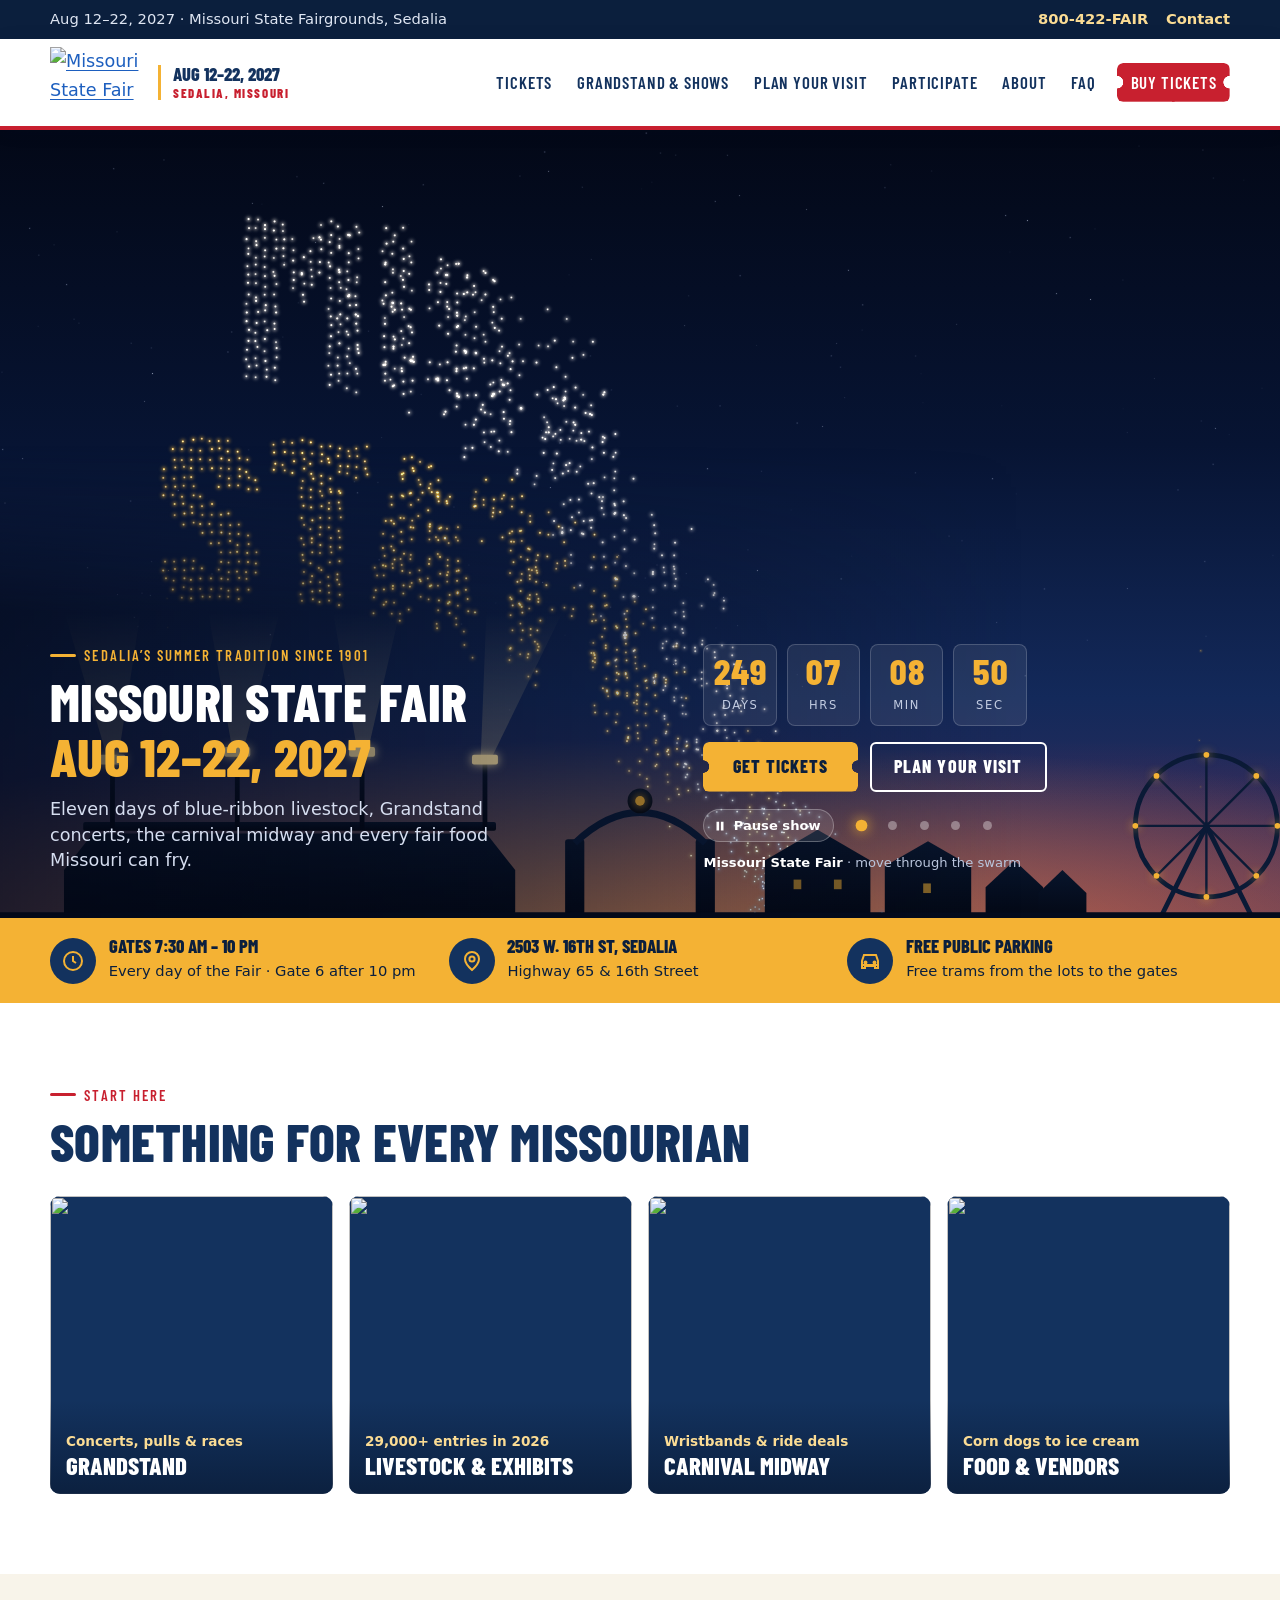
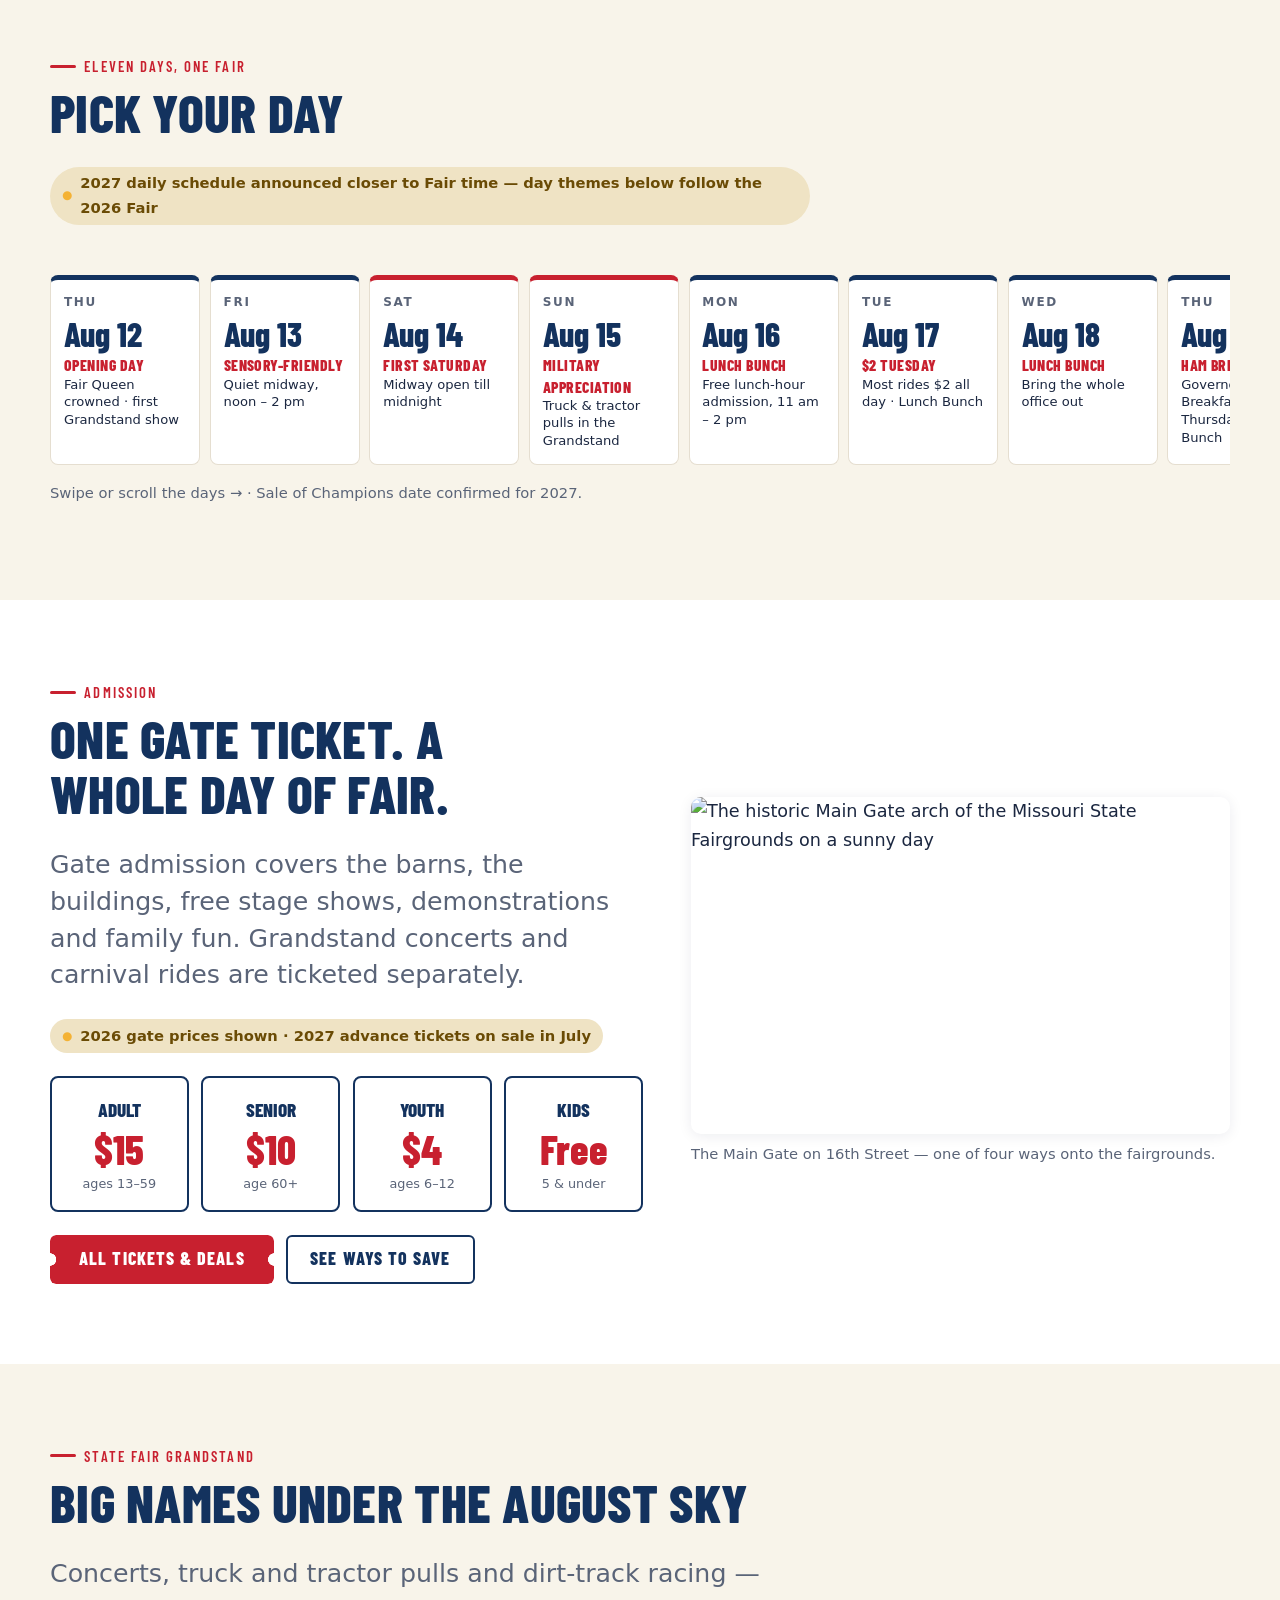
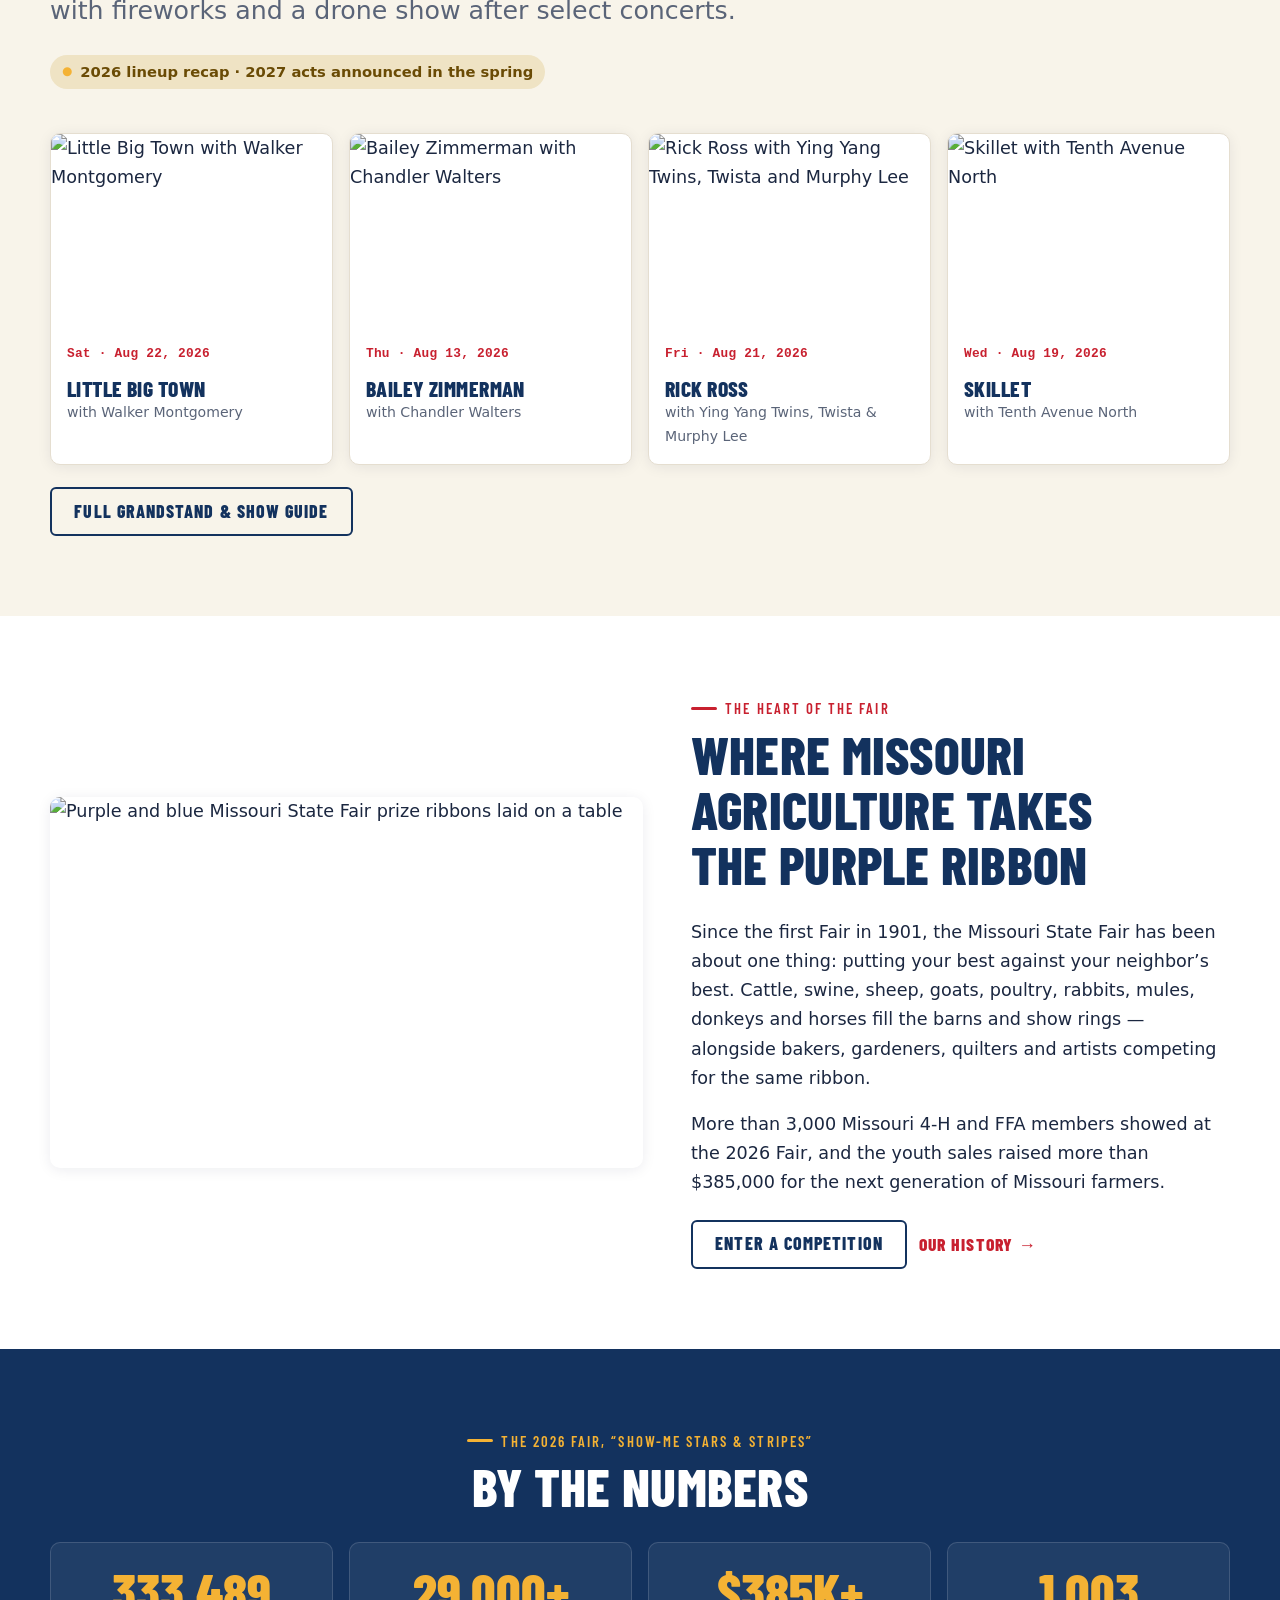
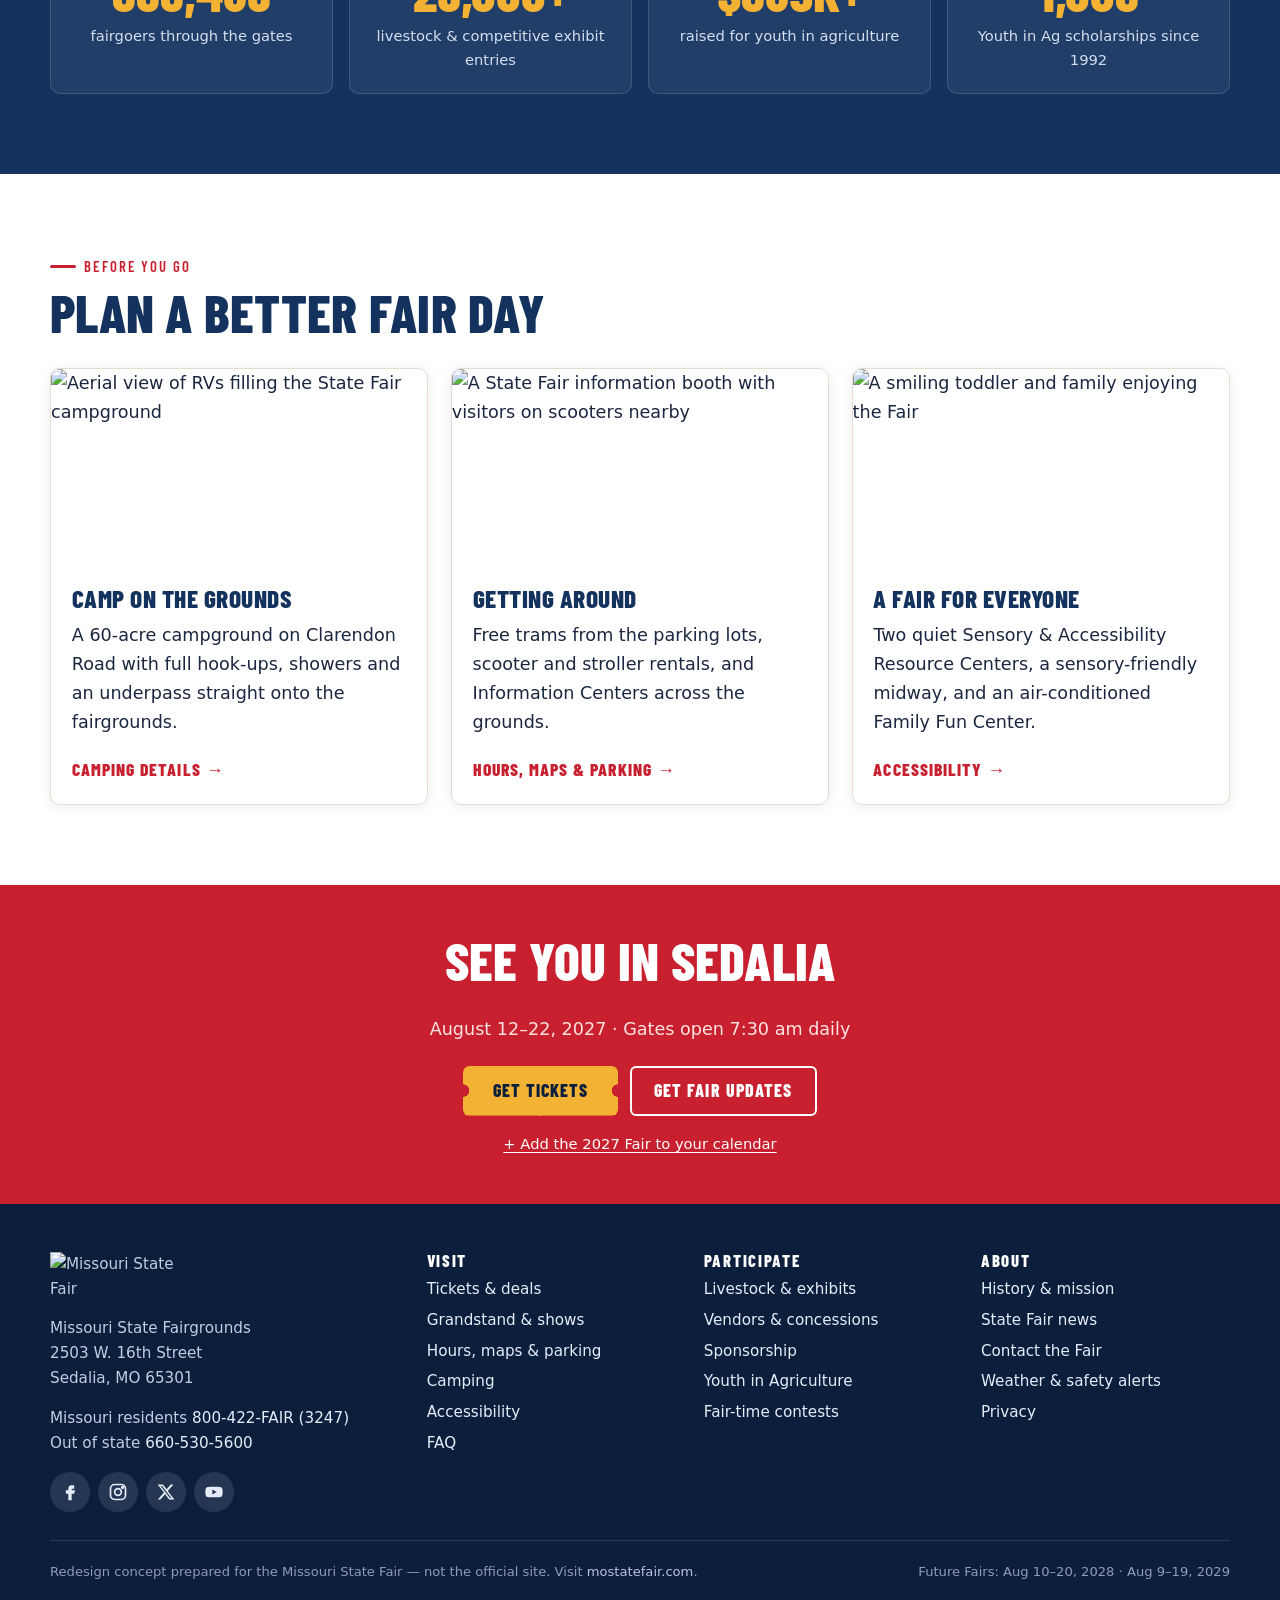
==== commit 363920b0: "Home hero: live WebGL drone show over the fairground skyline ~2,200 GPU-rendered drones fly MISSOURI" ====
--- a/index.html
+++ b/index.html
@@ -60,6 +60,7 @@
 { "prerender": [{ "where": { "href_matches": "/*" }, "eagerness": "moderate" }] }
 </script>
 <script src="assets/js/main.js" defer></script>
+<script src="assets/js/drone-show.js" defer></script>
 </head>
 <body data-page="home">
 <a class="skip" href="#main">Skip to content</a>
@@ -100,14 +101,70 @@
 
 <main id="main">
 
-  <!-- ============ Hero ============ -->
-  <section class="hero on-dark" aria-labelledby="hero-title">
-    <div class="wrap">
-      <div>
+  <!-- ============ Hero: live drone show ============ -->
+  <section class="show-hero on-dark" aria-labelledby="hero-title">
+    <canvas id="drone-canvas" role="img" aria-label="Animated drone light show over the fairgrounds: thousands of lights spell Missouri State Fair, turn a Ferris wheel, map Missouri with a star on Sedalia, show the dates August 12 to 22, 2027, and form a purple prize ribbon."></canvas>
+    <div class="show-fallback" aria-hidden="true">
+      <p>Missouri <span>State Fair</span></p>
+    </div>
+
+    <svg class="skyline" viewBox="0 0 1440 200" overflow="visible" preserveAspectRatio="xMidYMax slice" aria-hidden="true" focusable="false">
+      <defs>
+        <filter id="lampglow" x="-200%" y="-200%" width="500%" height="500%"><feGaussianBlur stdDeviation="5" result="b"/><feMerge><feMergeNode in="b"/><feMergeNode in="SourceGraphic"/></feMerge></filter>
+        <linearGradient id="sil" x1="0" y1="0" x2="0" y2="1"><stop offset="0" stop-color="#08152c"/><stop offset="1" stop-color="#030815"/></linearGradient>
+      </defs>
+      <!-- Light beams from the Grandstand towers -->
+      <linearGradient id="beam" x1="0" y1="1" x2="0" y2="0"><stop offset="0" stop-color="#ffe7a8" stop-opacity=".28"/><stop offset="1" stop-color="#ffe7a8" stop-opacity="0"/></linearGradient>
+      <g class="beams" fill="url(#beam)">
+        <path d="M166 36 L120 -120 L200 -120 L176 36Z"/><path d="M296 28 L270 -120 L345 -120 L306 28Z"/>
+        <path d="M426 28 L400 -120 L470 -120 L436 28Z"/><path d="M554 36 L560 -120 L640 -120 L564 36Z"/>
+      </g>
+      <!-- Grandstand with light towers -->
+      <g fill="url(#sil)">
+        <path d="M120 200 V150 L150 112 H560 L590 150 V200Z"/>
+        <rect x="140" y="100" width="430" height="9" rx="2"/>
+        <rect x="168" y="38" width="5" height="70"/><rect x="298" y="30" width="5" height="78"/><rect x="428" y="30" width="5" height="78"/><rect x="556" y="38" width="5" height="70"/>
+      </g>
+      <g class="lamps" filter="url(#lampglow)" fill="#ffe7a8">
+        <rect x="157" y="30" width="27" height="10" rx="2"/><rect x="287" y="22" width="27" height="10" rx="2"/><rect x="417" y="22" width="27" height="10" rx="2"/><rect x="545" y="30" width="27" height="10" rx="2"/>
+      </g>
+      <!-- Main Gate arch -->
+      <g fill="url(#sil)">
+        <rect x="642" y="118" width="20" height="82" rx="3"/><rect x="778" y="118" width="20" height="82" rx="3"/>
+        <path d="M652 122 Q720 58 788 122" fill="none" stroke="#0a1a36" stroke-width="7"/>
+        <circle cx="720" cy="78" r="13"/>
+      </g>
+      <circle cx="720" cy="78" r="5" fill="#f4b234" opacity=".85" filter="url(#lampglow)"/>
+      <!-- Barns -->
+      <g fill="url(#sil)">
+        <path d="M850 200 V140 L905 108 L960 140 V200Z"/>
+        <path d="M975 200 V146 L1020 120 L1065 146 V200Z"/>
+      </g>
+      <g fill="#f4b234" opacity=".55"><rect x="880" y="160" width="8" height="10"/><rect x="922" y="160" width="8" height="10"/><rect x="1015" y="164" width="8" height="10"/></g>
+      <!-- Midway tents -->
+      <g fill="url(#sil)"><path d="M1080 200 V168 L1110 140 L1140 168 V200Z"/><path d="M1135 200 V174 L1160 150 L1185 174 V200Z"/></g>
+      <!-- Ferris wheel -->
+      <g fill="none" stroke="#0a1a36" stroke-width="5"><path d="M1262 200 L1310 104 L1358 200"/></g>
+      <g class="sky-wheel">
+        <circle cx="1310" cy="104" r="74" fill="none" stroke="#0a1a36" stroke-width="5"/>
+        <g stroke="#0a1a36" stroke-width="2.5">
+          <path d="M1236 104 H1384 M1310 30 V178 M1258 52 L1362 156 M1362 52 L1258 156"/>
+        </g>
+        <g class="wheel-bulbs" fill="#f4b234" filter="url(#lampglow)">
+          <circle cx="1384" cy="104" r="3"/><circle cx="1362" cy="156" r="3"/><circle cx="1310" cy="178" r="3"/><circle cx="1258" cy="156" r="3"/>
+          <circle cx="1236" cy="104" r="3"/><circle cx="1258" cy="52" r="3"/><circle cx="1310" cy="30" r="3"/><circle cx="1362" cy="52" r="3"/>
+        </g>
+      </g>
+      <rect x="0" y="194" width="1440" height="6" fill="#040b1c"/>
+    </svg>
+
+    <div class="show-copy wrap">
+      <div class="show-text">
         <p class="eyebrow">Sedalia’s summer tradition since 1901</p>
-        <h1 id="hero-title">Missouri State Fair <span class="accent">Show-Me Summer</span></h1>
-        <p class="date-lockup"><span class="d">Aug 12–22</span><span class="y">2027</span></p>
-        <p class="lede">Eleven days of blue-ribbon livestock, Grandstand concerts, the carnival midway and every fair food Missouri can fry — all at the historic fairgrounds in Sedalia.</p>
+        <h1 id="hero-title">Missouri State Fair <span class="accent">Aug 12–22, 2027</span></h1>
+        <p class="lede">Eleven days of blue-ribbon livestock, Grandstand concerts, the carnival midway and every fair food Missouri can fry.</p>
+      </div>
+      <div class="show-side">
         <div id="countdown" class="countdown" role="timer" aria-label="Countdown to opening day, August 12, 2027">
           <div><b data-days>—</b><small>days</small></div>
           <div><b data-hours>—</b><small>hrs</small></div>
@@ -118,27 +175,10 @@
           <a class="btn-ticket btn-gold" href="tickets.html">Get tickets</a>
           <a class="btn btn-ghost" href="plan.html">Plan your visit</a>
         </div>
-        <p class="small" style="margin-top:1rem"><a href="#" data-ics style="color:var(--gold-soft)">+ Add the 2027 Fair to your calendar</a></p>
-      </div>
-      <div class="hero-mosaic">
-        <img src="https://www.mostatefair.com/wp-content/uploads/img-livestock-shows-building-exhibitors.jpg" alt="A young exhibitor holds up purple Grand Champion ribbons in the show ring" width="600" height="315">
-        <img src="https://www.mostatefair.com/wp-content/uploads/2026-msf-carnival-ride.jpg" alt="Two kids in sunglasses cheering on a carnival ride" width="600" height="315">
-        <img src="https://www.mostatefair.com/wp-content/uploads/img-rodeo-v2.jpg" alt="A rider carries the American flag around the rodeo arena at dusk" width="600" height="315" loading="lazy">
-        <div class="rosette" aria-hidden="true">
-          <svg viewBox="0 0 132 170">
-            <path d="M44 84 L28 166 L46 152 L58 168 L66 90Z" fill="#46206a"/>
-            <path d="M88 84 L104 166 L86 152 L74 168 L66 90Z" fill="#46206a"/>
-            <g fill="#5b2a86">
-              <circle cx="66" cy="66" r="62"/>
-            </g>
-            <g fill="none" stroke="#7c4bb0" stroke-width="7" stroke-dasharray="6 5">
-              <circle cx="66" cy="66" r="55"/>
-            </g>
-            <circle cx="66" cy="66" r="42" fill="#fbf6ea"/>
-            <circle cx="66" cy="66" r="37" fill="none" stroke="#f4b234" stroke-width="2"/>
-            <text x="66" y="56" text-anchor="middle" font-family="Barlow Condensed, Arial Narrow, sans-serif" font-weight="800" font-size="13" fill="#5b2a86" letter-spacing="1.5">SINCE</text>
-            <text x="66" y="83" text-anchor="middle" font-family="Barlow Condensed, Arial Narrow, sans-serif" font-weight="800" font-size="28" fill="#13325e">1901</text>
-          </svg>
+        <div class="show-controls">
+          <button type="button" id="show-toggle" class="show-toggle" aria-pressed="true"><svg viewBox="0 0 16 16" aria-hidden="true"><path class="i-pause" d="M4 3h3v10H4zM9 3h3v10H9z"/><path class="i-play" d="M5 3l8 5-8 5z"/></svg><span>Pause show</span></button>
+          <div id="show-dots" class="show-dots" role="group" aria-label="Drone show formations"></div>
+          <p class="show-caption"><span id="show-caption">Missouri State Fair</span><span class="show-hint"> · move through the swarm</span></p>
         </div>
       </div>
     </div>
@@ -307,6 +347,7 @@
         <a class="btn-ticket" href="tickets.html">Get tickets</a>
         <a class="btn btn-ghost" style="color:#fff" href="contact.html#updates">Get Fair updates</a>
       </div>
+      <p class="small" style="margin:1rem 0 0"><a href="#" data-ics style="color:#fff">+ Add the 2027 Fair to your calendar</a></p>
     </div>
   </section>
 
--- a/assets/css/styles.css
+++ b/assets/css/styles.css
@@ -246,27 +246,79 @@
 .on-dark .btn-ghost:hover { background: #fff; color: var(--navy); border-color: #fff; }
 .btn-row { display: flex; flex-wrap: wrap; gap: 0.75rem; align-items: center; margin-top: 1.4rem; }
 
-/* ---------- Home hero ---------- */
-.hero {
-  position: relative; overflow: hidden; color: #fff; padding-block: 0;
-  background: var(--navy);
-}
-.hero::before {
-  /* subtle quilt/barn-star texture */
-  content: ""; position: absolute; inset: 0; opacity: 0.08; pointer-events: none;
-  background-image:
-    linear-gradient(45deg, #fff 25%, transparent 25%, transparent 75%, #fff 75%),
-    linear-gradient(45deg, #fff 25%, transparent 25%, transparent 75%, #fff 75%);
-  background-size: 34px 34px; background-position: 0 0, 17px 17px;
-}
-.hero .wrap {
-  position: relative; display: grid; grid-template-columns: 1.05fr 1fr; gap: var(--space-4);
-  align-items: center; padding-block: clamp(2.5rem, 5vw, 4.5rem) clamp(3rem, 6vw, 5rem);
-}
-.hero h1 { color: #fff; font-size: var(--step-4); margin-bottom: 0.2em; }
-.hero h1 .accent { color: var(--gold); display: block; }
-.hero .lede { color: #d6def0; max-width: 40ch; }
-.hero .eyebrow { color: var(--gold); }
+/* ---------- Home hero: live drone show ---------- */
+.show-hero {
+  position: relative; overflow: hidden; isolation: isolate; color: #fff; padding: 0;
+  display: flex; flex-direction: column;
+  min-height: clamp(640px, calc(100svh - 112px), 1000px);
+  padding-top: clamp(260px, 36vh, 420px);
+  background:
+    radial-gradient(120% 38% at 50% 104%, rgb(255 170 60 / 0.55), transparent 70%),
+    radial-gradient(60% 30% at 85% 100%, rgb(220 50 70 / 0.35), transparent 75%),
+    linear-gradient(180deg, #030817 0%, #071433 40%, #13295a 72%, #3a2f5e 100%);
+}
+#drone-canvas { position: absolute; inset: 0; width: 100%; height: 100%; z-index: 0; touch-action: pan-y; }
+.skyline { position: absolute; left: 0; right: 0; bottom: 0; width: 100%; height: clamp(120px, 15vw, 210px); z-index: 1; pointer-events: none; }
+.sky-wheel { transform-box: view-box; transform-origin: 1310px 104px; animation: wheel-spin 38s linear infinite; }
+.wheel-bulbs circle { animation: bulb 1.6s ease-in-out infinite alternate; }
+.wheel-bulbs circle:nth-child(even) { animation-delay: 0.8s; }
+.lamps { animation: bulb 3s ease-in-out infinite alternate; }
+@keyframes wheel-spin { to { transform: rotate(360deg); } }
+@keyframes bulb { from { opacity: 0.55; } to { opacity: 1; } }
+
+.show-hero::after {
+  /* legibility scrim behind the copy */
+  content: ""; position: absolute; inset: auto 0 0 0; height: 60%; z-index: 1; pointer-events: none;
+  background: linear-gradient(90deg, rgb(3 8 23 / 0.7), rgb(3 8 23 / 0.25) 55%, transparent 80%);
+  -webkit-mask: linear-gradient(transparent, #000 35%); mask: linear-gradient(transparent, #000 35%);
+}
+.show-copy {
+  position: relative; z-index: 2; margin-top: auto;
+  display: grid; grid-template-columns: 1.15fr 1fr; gap: 1.5rem 3rem; align-items: end;
+  padding-bottom: clamp(1.6rem, 3.5vw, 2.8rem);
+}
+.show-copy h1 { color: #fff; font-size: var(--step-3); margin-bottom: 0.25em; }
+.show-copy h1 .accent { color: var(--gold); display: block; }
+.show-copy .eyebrow { color: var(--gold); }
+.show-copy .lede { color: #d6def0; font-size: var(--step-0); max-width: 44ch; margin: 0; }
+.show-side .countdown { margin-top: 0; }
+.show-side .btn-row { margin-top: 1rem; }
+
+.show-controls { display: flex; flex-wrap: wrap; align-items: center; gap: 0.6rem 0.9rem; margin-top: 1.1rem; font-size: 0.82rem; color: #b9c5dc; }
+.show-toggle {
+  display: inline-flex; align-items: center; gap: 0.4rem; font: inherit; font-weight: 700; cursor: pointer;
+  color: #fff; background: rgb(255 255 255 / 0.1); border: 1px solid rgb(255 255 255 / 0.28);
+  border-radius: 999px; padding: 0.3rem 0.75rem 0.3rem 0.55rem;
+}
+.show-toggle:hover { background: rgb(255 255 255 / 0.2); }
+.show-toggle svg { width: 14px; height: 14px; fill: currentColor; }
+.show-toggle .i-play { display: none; }
+.is-paused .show-toggle .i-play { display: block; }
+.is-paused .show-toggle .i-pause { display: none; }
+.show-dots { display: flex; gap: 0.35rem; }
+.show-dot { width: 26px; height: 26px; border-radius: 50%; border: 0; background: transparent; cursor: pointer; display: grid; place-items: center; padding: 0; }
+.show-dot::before { content: ""; width: 9px; height: 9px; border-radius: 50%; background: rgb(255 255 255 / 0.35); transition: background 0.2s, transform 0.2s; }
+.show-dot[aria-current="true"]::before { background: var(--gold); transform: scale(1.3); box-shadow: 0 0 10px var(--gold); }
+.show-dot:hover::before { background: #fff; }
+.show-caption { margin: 0; flex-basis: 100%; }
+#show-caption { color: #fff; font-weight: 700; }
+
+/* No WebGL / no JS: a static lettered sky instead of the swarm */
+.show-fallback { display: none; }
+.no-webgl .show-fallback, .no-js .show-fallback {
+  display: grid; place-items: center; position: absolute; inset: 0 0 auto 0; height: clamp(260px, 36vh, 420px); z-index: 0;
+}
+.show-fallback p { margin: 0; font-family: var(--display); font-weight: 800; text-transform: uppercase; font-size: clamp(3rem, 9vw, 8rem); line-height: 0.9; text-align: center; color: #fff; text-shadow: 0 0 24px rgb(255 255 255 / 0.4); }
+.show-fallback span { display: block; color: var(--gold); text-shadow: 0 0 24px rgb(244 178 52 / 0.5); }
+.no-webgl .show-controls, .no-js .show-controls { display: none; }
+
+@media (max-width: 860px) {
+  .show-copy { grid-template-columns: 1fr; gap: 1.1rem; }
+  .show-hero { padding-top: clamp(230px, 34vh, 340px); }
+  .show-hint { display: none; }
+}
+@media (hover: none) { .show-hint { display: none; } }
+@media (prefers-reduced-motion: reduce) { .sky-wheel, .wheel-bulbs circle, .lamps { animation: none; } }
 
 .date-lockup {
   display: inline-flex; align-items: stretch; margin: 0.4rem 0 1.2rem;
@@ -288,29 +340,6 @@
 }
 .countdown b { display: block; font-family: var(--display); font-weight: 800; font-size: 2.2rem; line-height: 1; color: var(--gold); font-variant-numeric: tabular-nums; }
 .countdown small { font-size: 0.72rem; text-transform: uppercase; letter-spacing: 0.14em; color: #c3cde2; }
-
-.hero-mosaic { position: relative; display: grid; grid-template-columns: 1.2fr 1fr; grid-template-rows: 1fr 1fr; gap: 0.6rem; aspect-ratio: 1.15; }
-.hero-mosaic img { width: 100%; height: 100%; object-fit: cover; border-radius: 8px; border: 3px solid #fff; box-shadow: 0 10px 30px rgb(0 0 0 / 0.3); }
-.hero-mosaic img:first-child { grid-row: span 2; }
-
-/* Prize-ribbon rosette badge */
-.rosette {
-  --c: var(--purple);
-  position: absolute; width: 132px; height: 170px; pointer-events: none;
-  filter: drop-shadow(0 6px 12px rgb(0 0 0 / 0.35));
-}
-.hero-mosaic .rosette { left: -40px; bottom: -34px; }
-.rosette svg { width: 100%; height: 100%; overflow: visible; }
-
-@media (max-width: 860px) {
-  .hero .wrap { grid-template-columns: 1fr; }
-  .hero-mosaic { aspect-ratio: 1.4; margin-inline: 0.5rem; }
-  .hero-mosaic .rosette { left: auto; right: -6px; bottom: -40px; width: 104px; height: 134px; }
-}
-@media (max-width: 420px) {
-  .countdown > div { min-width: 0; flex: 1; }
-  .countdown b { font-size: 1.8rem; }
-}
 
 /* ---------- Info strip ---------- */
 .info-strip { background: var(--gold); color: var(--navy-deep); }
@@ -575,10 +604,11 @@
 
 /* ---------- Print ---------- */
 @media print {
-  .util-bar, .site-nav, .nav-toggle, .closing, .site-foot, .btn, .btn-ticket, .chip-row, .hero-mosaic { display: none !important; }
+  .util-bar, .site-nav, .nav-toggle, .closing, .site-foot, .btn, .btn-ticket, .chip-row { display: none !important; }
   .site-head { position: static; box-shadow: none; }
-  .page-hero, .hero, .panel-navy { background: none !important; color: #000; }
-  .page-hero h1, .hero h1, .panel-navy h2 { color: #000; }
+  .page-hero, .show-hero, .panel-navy { background: none !important; color: #000; }
+  .page-hero h1, .show-copy h1, .panel-navy h2 { color: #000; }
+  #drone-canvas, .skyline, .show-controls { display: none !important; }
   .page-hero::after, .page-hero .bg { display: none; }
   section { padding-block: 1rem; }
   a { color: #000; }
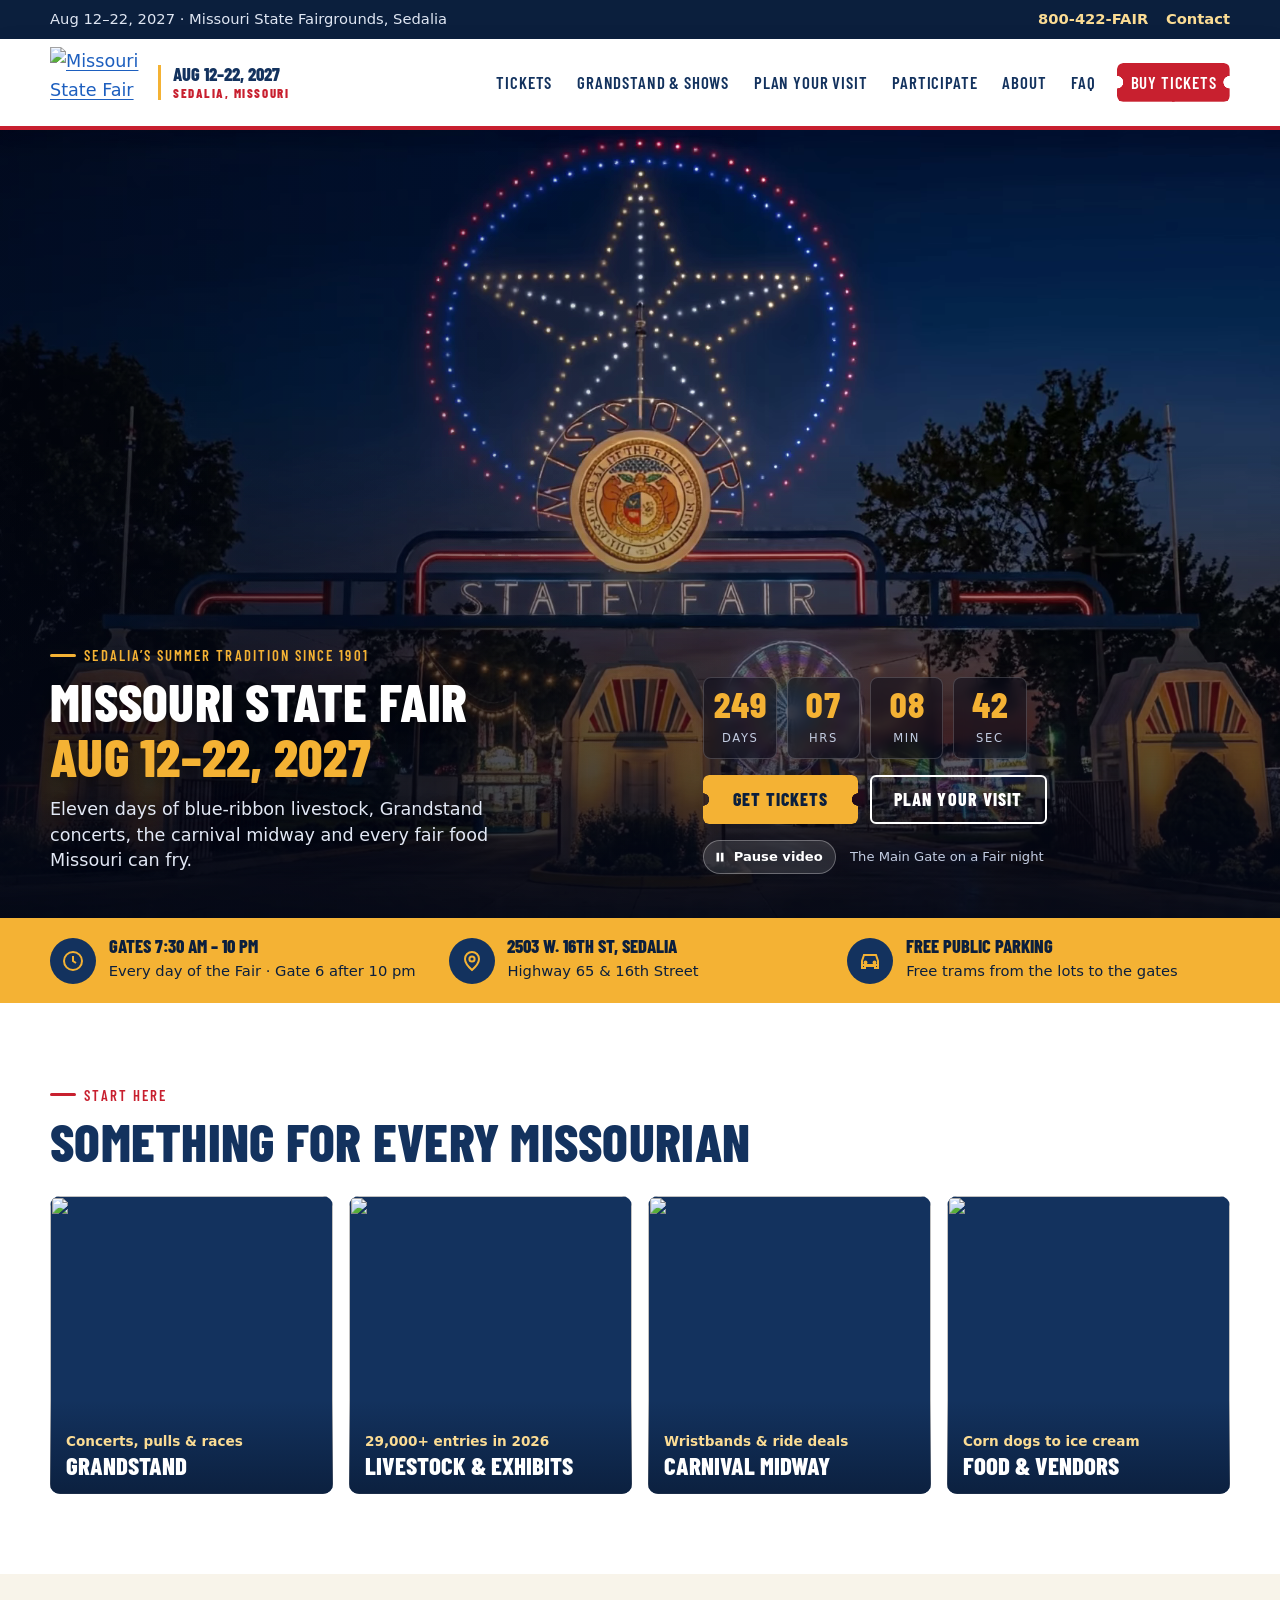
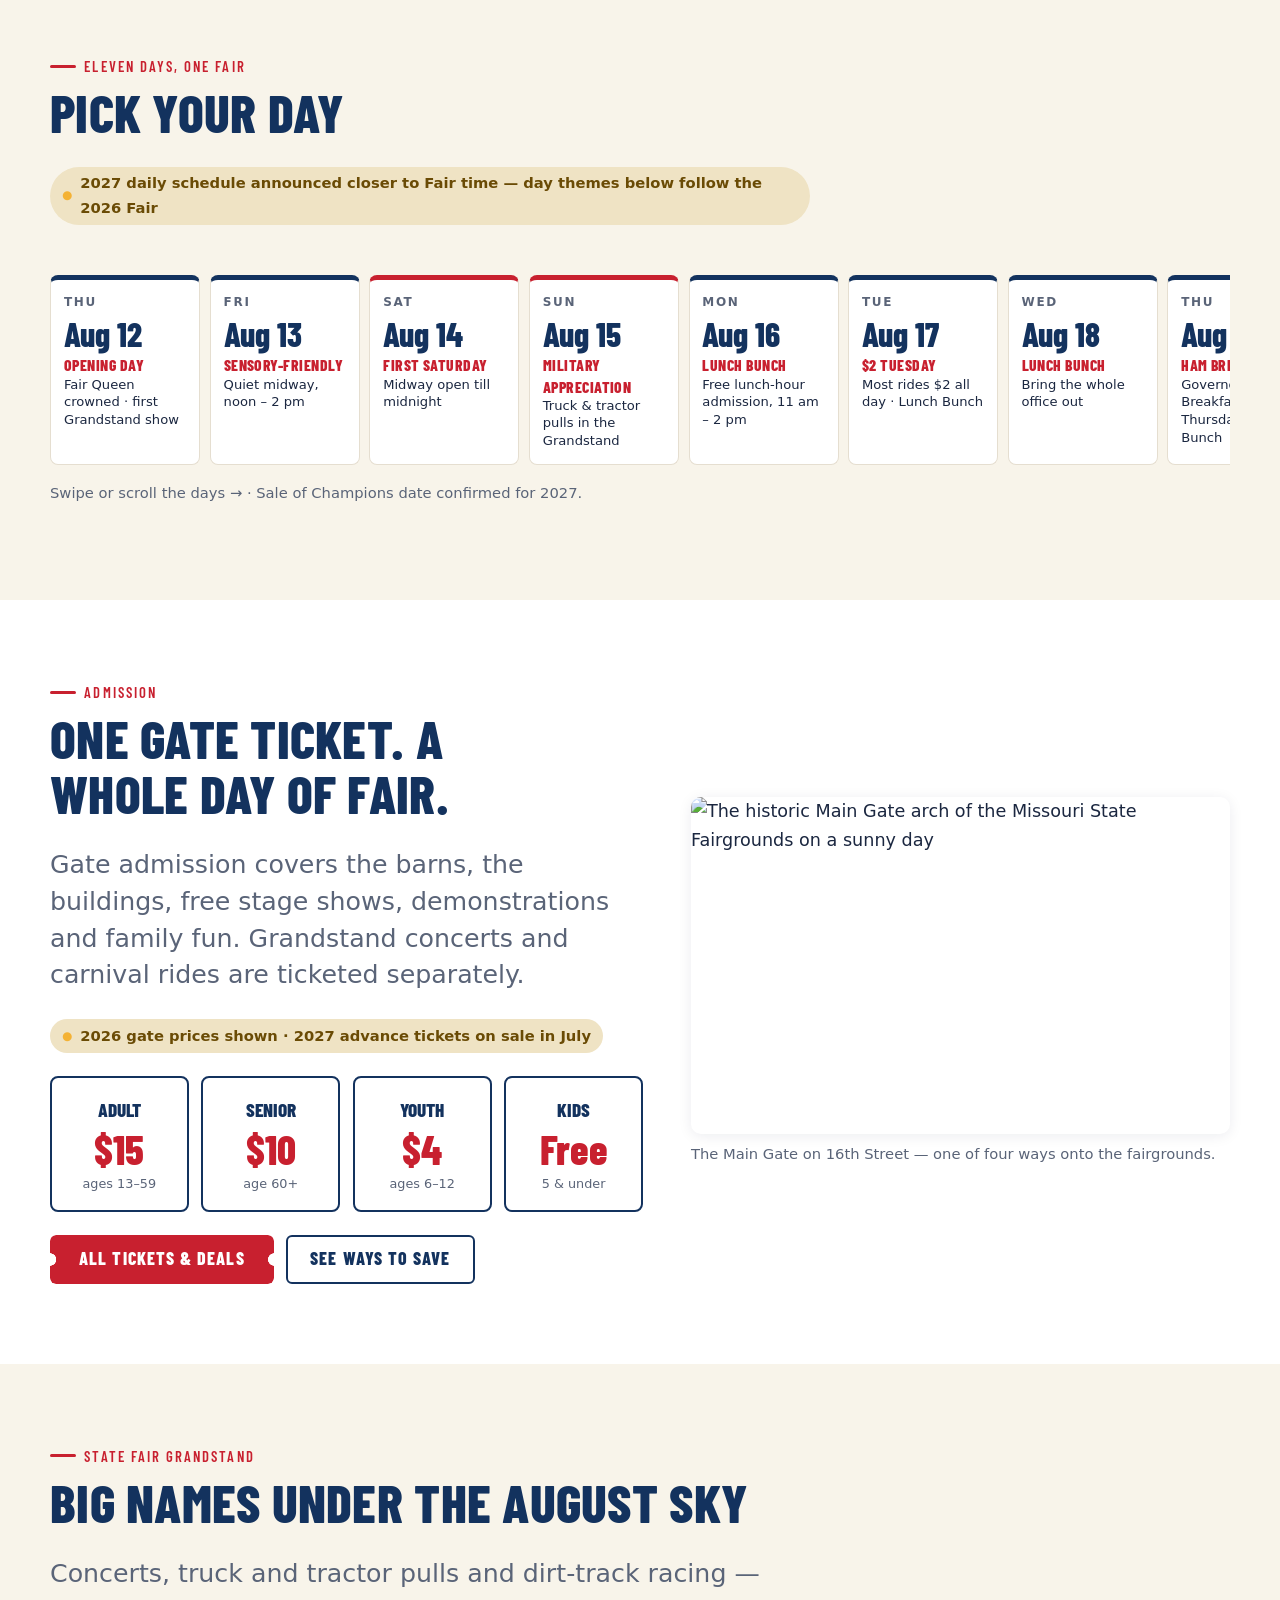
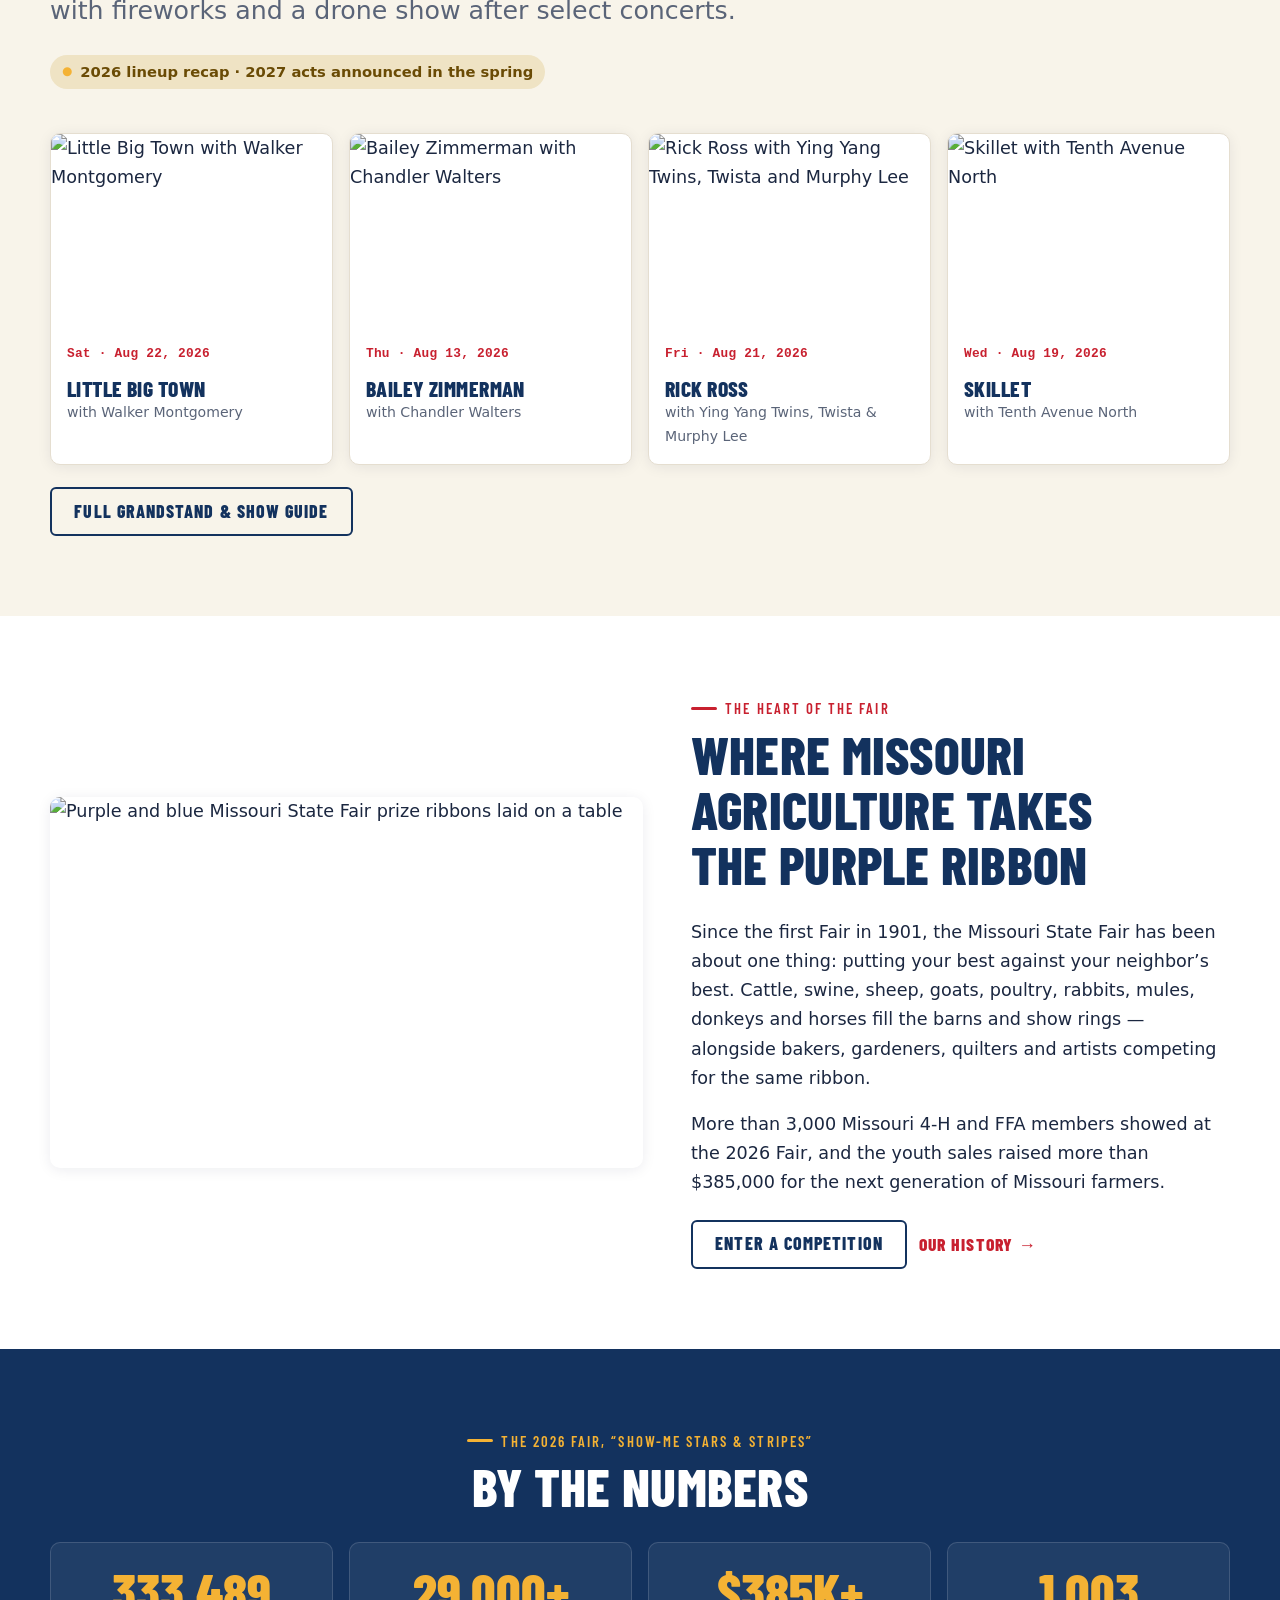
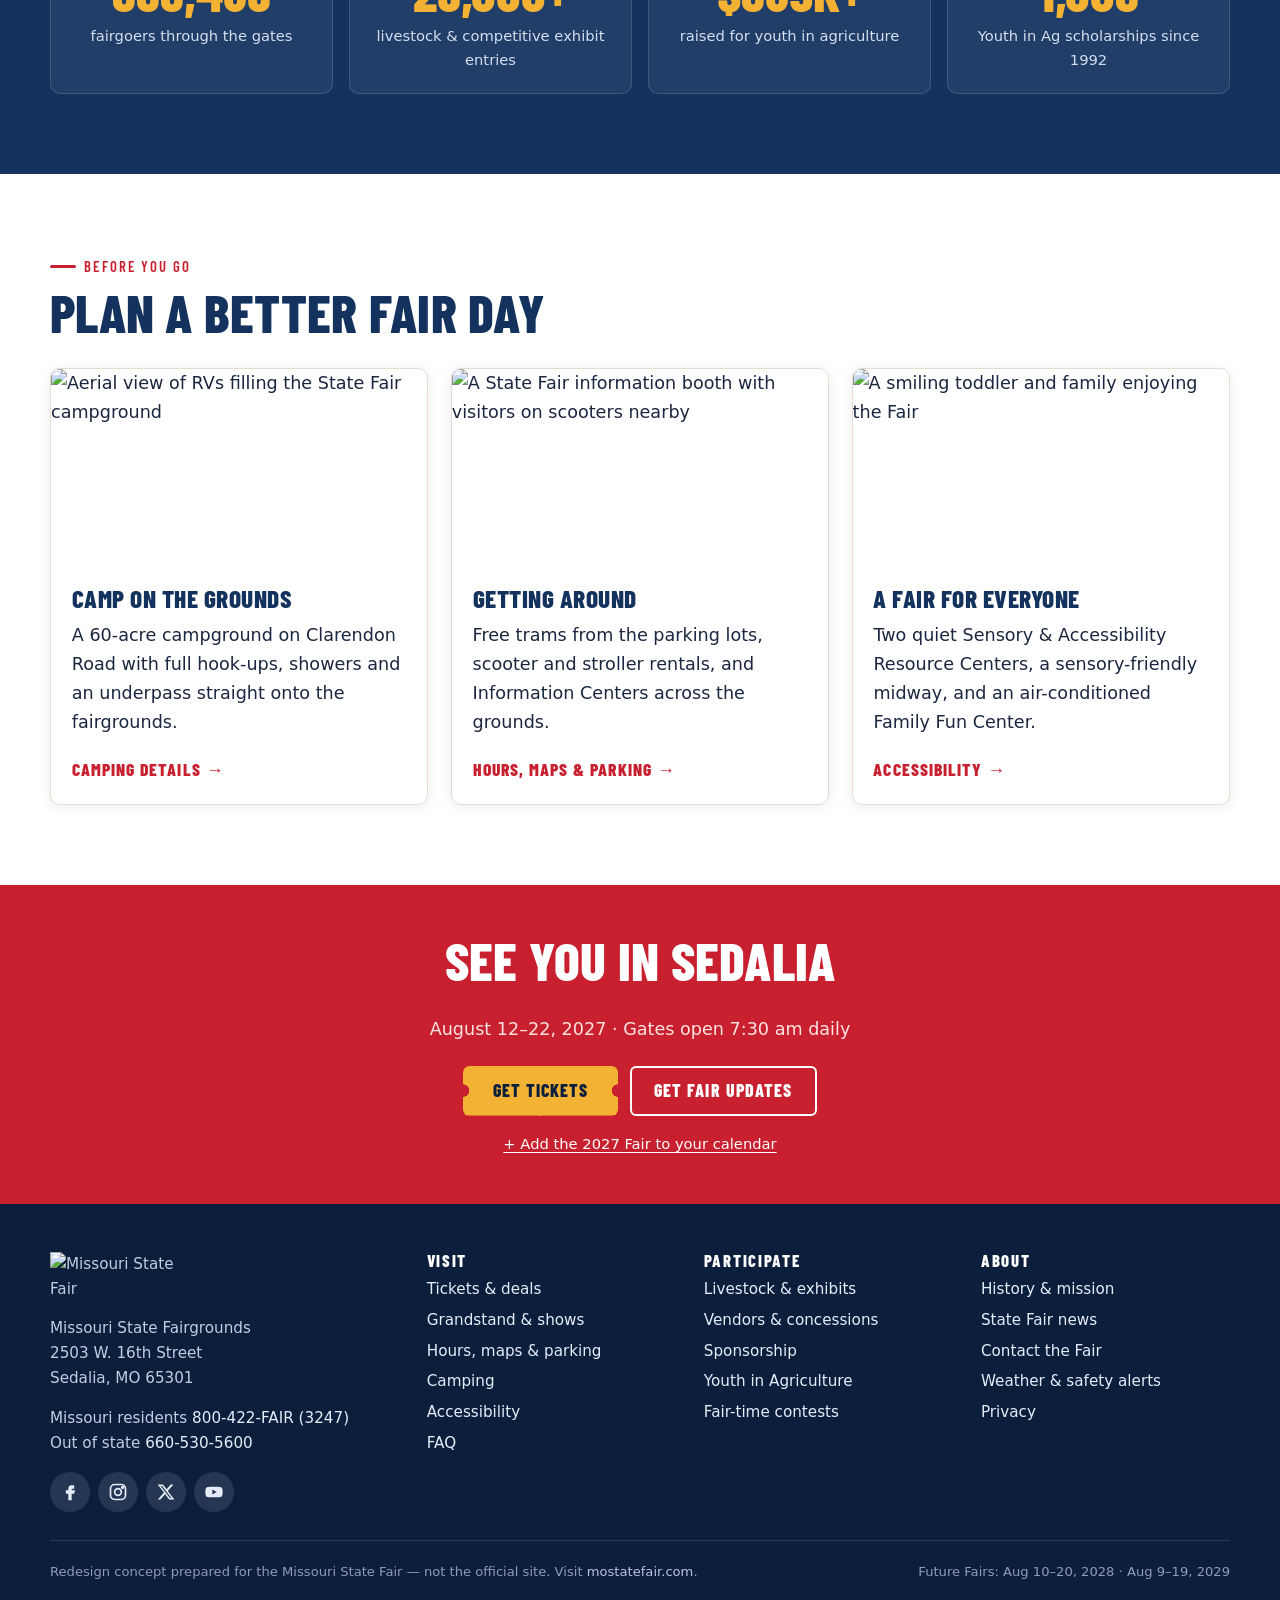
==== commit 90e44f1f: "Home hero: looping AI night video of the Main Gate replaces WebGL drones Main Gate photo relit to ni" ====
--- a/index.html
+++ b/index.html
@@ -60,7 +60,6 @@
 { "prerender": [{ "where": { "href_matches": "/*" }, "eagerness": "moderate" }] }
 </script>
 <script src="assets/js/main.js" defer></script>
-<script src="assets/js/drone-show.js" defer></script>
 </head>
 <body data-page="home">
 <a class="skip" href="#main">Skip to content</a>
@@ -101,62 +100,16 @@
 
 <main id="main">
 
-  <!-- ============ Hero: live drone show ============ -->
+  <!-- ============ Hero: night at the Main Gate (looping video) ============ -->
   <section class="show-hero on-dark" aria-labelledby="hero-title">
-    <canvas id="drone-canvas" role="img" aria-label="Animated drone light show over the fairgrounds: thousands of lights spell Missouri State Fair, turn a Ferris wheel, map Missouri with a star on Sedalia, show the dates August 12 to 22, 2027, and form a purple prize ribbon."></canvas>
-    <div class="show-fallback" aria-hidden="true">
-      <p>Missouri <span>State Fair</span></p>
-    </div>
-
-    <svg class="skyline" viewBox="0 0 1440 200" overflow="visible" preserveAspectRatio="xMidYMax slice" aria-hidden="true" focusable="false">
-      <defs>
-        <filter id="lampglow" x="-200%" y="-200%" width="500%" height="500%"><feGaussianBlur stdDeviation="5" result="b"/><feMerge><feMergeNode in="b"/><feMergeNode in="SourceGraphic"/></feMerge></filter>
-        <linearGradient id="sil" x1="0" y1="0" x2="0" y2="1"><stop offset="0" stop-color="#08152c"/><stop offset="1" stop-color="#030815"/></linearGradient>
-      </defs>
-      <!-- Light beams from the Grandstand towers -->
-      <linearGradient id="beam" x1="0" y1="1" x2="0" y2="0"><stop offset="0" stop-color="#ffe7a8" stop-opacity=".28"/><stop offset="1" stop-color="#ffe7a8" stop-opacity="0"/></linearGradient>
-      <g class="beams" fill="url(#beam)">
-        <path d="M166 36 L120 -120 L200 -120 L176 36Z"/><path d="M296 28 L270 -120 L345 -120 L306 28Z"/>
-        <path d="M426 28 L400 -120 L470 -120 L436 28Z"/><path d="M554 36 L560 -120 L640 -120 L564 36Z"/>
-      </g>
-      <!-- Grandstand with light towers -->
-      <g fill="url(#sil)">
-        <path d="M120 200 V150 L150 112 H560 L590 150 V200Z"/>
-        <rect x="140" y="100" width="430" height="9" rx="2"/>
-        <rect x="168" y="38" width="5" height="70"/><rect x="298" y="30" width="5" height="78"/><rect x="428" y="30" width="5" height="78"/><rect x="556" y="38" width="5" height="70"/>
-      </g>
-      <g class="lamps" filter="url(#lampglow)" fill="#ffe7a8">
-        <rect x="157" y="30" width="27" height="10" rx="2"/><rect x="287" y="22" width="27" height="10" rx="2"/><rect x="417" y="22" width="27" height="10" rx="2"/><rect x="545" y="30" width="27" height="10" rx="2"/>
-      </g>
-      <!-- Main Gate arch -->
-      <g fill="url(#sil)">
-        <rect x="642" y="118" width="20" height="82" rx="3"/><rect x="778" y="118" width="20" height="82" rx="3"/>
-        <path d="M652 122 Q720 58 788 122" fill="none" stroke="#0a1a36" stroke-width="7"/>
-        <circle cx="720" cy="78" r="13"/>
-      </g>
-      <circle cx="720" cy="78" r="5" fill="#f4b234" opacity=".85" filter="url(#lampglow)"/>
-      <!-- Barns -->
-      <g fill="url(#sil)">
-        <path d="M850 200 V140 L905 108 L960 140 V200Z"/>
-        <path d="M975 200 V146 L1020 120 L1065 146 V200Z"/>
-      </g>
-      <g fill="#f4b234" opacity=".55"><rect x="880" y="160" width="8" height="10"/><rect x="922" y="160" width="8" height="10"/><rect x="1015" y="164" width="8" height="10"/></g>
-      <!-- Midway tents -->
-      <g fill="url(#sil)"><path d="M1080 200 V168 L1110 140 L1140 168 V200Z"/><path d="M1135 200 V174 L1160 150 L1185 174 V200Z"/></g>
-      <!-- Ferris wheel -->
-      <g fill="none" stroke="#0a1a36" stroke-width="5"><path d="M1262 200 L1310 104 L1358 200"/></g>
-      <g class="sky-wheel">
-        <circle cx="1310" cy="104" r="74" fill="none" stroke="#0a1a36" stroke-width="5"/>
-        <g stroke="#0a1a36" stroke-width="2.5">
-          <path d="M1236 104 H1384 M1310 30 V178 M1258 52 L1362 156 M1362 52 L1258 156"/>
-        </g>
-        <g class="wheel-bulbs" fill="#f4b234" filter="url(#lampglow)">
-          <circle cx="1384" cy="104" r="3"/><circle cx="1362" cy="156" r="3"/><circle cx="1310" cy="178" r="3"/><circle cx="1258" cy="156" r="3"/>
-          <circle cx="1236" cy="104" r="3"/><circle cx="1258" cy="52" r="3"/><circle cx="1310" cy="30" r="3"/><circle cx="1362" cy="52" r="3"/>
-        </g>
-      </g>
-      <rect x="0" y="194" width="1440" height="6" fill="#040b1c"/>
-    </svg>
+    <video class="hero-video" muted loop playsinline preload="auto" poster="assets/video/hero-gate-poster.jpg" aria-hidden="true">
+      <source src="assets/video/hero-gate-mobile.webm" type="video/webm" media="(max-aspect-ratio: 4/5)">
+      <source src="assets/video/hero-gate-mobile.mp4" type="video/mp4" media="(max-aspect-ratio: 4/5)">
+      <source src="assets/video/hero-gate-720.webm" type="video/webm" media="(max-width: 1100px)">
+      <source src="assets/video/hero-gate-720.mp4" type="video/mp4" media="(max-width: 1100px)">
+      <source src="assets/video/hero-gate-1080.webm" type="video/webm">
+      <source src="assets/video/hero-gate-1080.mp4" type="video/mp4">
+    </video>
 
     <div class="show-copy wrap">
       <div class="show-text">
@@ -176,9 +129,8 @@
           <a class="btn btn-ghost" href="plan.html">Plan your visit</a>
         </div>
         <div class="show-controls">
-          <button type="button" id="show-toggle" class="show-toggle" aria-pressed="true"><svg viewBox="0 0 16 16" aria-hidden="true"><path class="i-pause" d="M4 3h3v10H4zM9 3h3v10H9z"/><path class="i-play" d="M5 3l8 5-8 5z"/></svg><span>Pause show</span></button>
-          <div id="show-dots" class="show-dots" role="group" aria-label="Drone show formations"></div>
-          <p class="show-caption"><span id="show-caption">Missouri State Fair</span><span class="show-hint"> · move through the swarm</span></p>
+          <button type="button" id="hero-toggle" class="show-toggle" aria-pressed="false"><svg viewBox="0 0 16 16" aria-hidden="true"><path class="i-pause" d="M4 3h3v10H4zM9 3h3v10H9z"/><path class="i-play" d="M5 3l8 5-8 5z"/></svg><span>Pause video</span></button>
+          <span class="show-caption">The Main Gate on a Fair night</span>
         </div>
       </div>
     </div>
--- a/assets/css/styles.css
+++ b/assets/css/styles.css
@@ -246,79 +246,56 @@
 .on-dark .btn-ghost:hover { background: #fff; color: var(--navy); border-color: #fff; }
 .btn-row { display: flex; flex-wrap: wrap; gap: 0.75rem; align-items: center; margin-top: 1.4rem; }
 
-/* ---------- Home hero: live drone show ---------- */
+/* ---------- Home hero: looping night video of the Main Gate ---------- */
 .show-hero {
   position: relative; overflow: hidden; isolation: isolate; color: #fff; padding: 0;
   display: flex; flex-direction: column;
   min-height: clamp(640px, calc(100svh - 112px), 1000px);
   padding-top: clamp(260px, 36vh, 420px);
-  background:
-    radial-gradient(120% 38% at 50% 104%, rgb(255 170 60 / 0.55), transparent 70%),
-    radial-gradient(60% 30% at 85% 100%, rgb(220 50 70 / 0.35), transparent 75%),
-    linear-gradient(180deg, #030817 0%, #071433 40%, #13295a 72%, #3a2f5e 100%);
-}
-#drone-canvas { position: absolute; inset: 0; width: 100%; height: 100%; z-index: 0; touch-action: pan-y; }
-.skyline { position: absolute; left: 0; right: 0; bottom: 0; width: 100%; height: clamp(120px, 15vw, 210px); z-index: 1; pointer-events: none; }
-.sky-wheel { transform-box: view-box; transform-origin: 1310px 104px; animation: wheel-spin 38s linear infinite; }
-.wheel-bulbs circle { animation: bulb 1.6s ease-in-out infinite alternate; }
-.wheel-bulbs circle:nth-child(even) { animation-delay: 0.8s; }
-.lamps { animation: bulb 3s ease-in-out infinite alternate; }
-@keyframes wheel-spin { to { transform: rotate(360deg); } }
-@keyframes bulb { from { opacity: 0.55; } to { opacity: 1; } }
-
+  background: #071433 url("../video/hero-gate-poster.jpg") center / cover no-repeat;
+}
+.hero-video { position: absolute; inset: 0; width: 100%; height: 100%; object-fit: cover; object-position: center 35%; z-index: 0; }
 .show-hero::after {
   /* legibility scrim behind the copy */
-  content: ""; position: absolute; inset: auto 0 0 0; height: 60%; z-index: 1; pointer-events: none;
-  background: linear-gradient(90deg, rgb(3 8 23 / 0.7), rgb(3 8 23 / 0.25) 55%, transparent 80%);
-  -webkit-mask: linear-gradient(transparent, #000 35%); mask: linear-gradient(transparent, #000 35%);
+  content: ""; position: absolute; inset: 0; z-index: 1; pointer-events: none;
+  background:
+    linear-gradient(180deg, transparent 40%, rgb(3 8 23 / 0.55) 72%, rgb(3 8 23 / 0.85)),
+    linear-gradient(90deg, rgb(3 8 23 / 0.55), transparent 60%);
 }
 .show-copy {
   position: relative; z-index: 2; margin-top: auto;
   display: grid; grid-template-columns: 1.15fr 1fr; gap: 1.5rem 3rem; align-items: end;
   padding-bottom: clamp(1.6rem, 3.5vw, 2.8rem);
 }
-.show-copy h1 { color: #fff; font-size: var(--step-3); margin-bottom: 0.25em; }
+.show-copy h1 { color: #fff; font-size: var(--step-3); margin-bottom: 0.25em; text-shadow: 0 2px 18px rgb(0 0 0 / 0.5); }
 .show-copy h1 .accent { color: var(--gold); display: block; }
 .show-copy .eyebrow { color: var(--gold); }
-.show-copy .lede { color: #d6def0; font-size: var(--step-0); max-width: 44ch; margin: 0; }
+.show-copy .lede { color: #e2e8f5; font-size: var(--step-0); max-width: 44ch; margin: 0; text-shadow: 0 1px 10px rgb(0 0 0 / 0.6); }
 .show-side .countdown { margin-top: 0; }
+.show-side .countdown > div { background: rgb(3 8 23 / 0.45); backdrop-filter: blur(6px); -webkit-backdrop-filter: blur(6px); }
 .show-side .btn-row { margin-top: 1rem; }
 
-.show-controls { display: flex; flex-wrap: wrap; align-items: center; gap: 0.6rem 0.9rem; margin-top: 1.1rem; font-size: 0.82rem; color: #b9c5dc; }
+.show-controls { display: flex; flex-wrap: wrap; align-items: center; gap: 0.6rem 0.9rem; margin-top: 1rem; font-size: 0.82rem; color: #c3cde2; }
 .show-toggle {
   display: inline-flex; align-items: center; gap: 0.4rem; font: inherit; font-weight: 700; cursor: pointer;
-  color: #fff; background: rgb(255 255 255 / 0.1); border: 1px solid rgb(255 255 255 / 0.28);
+  color: #fff; background: rgb(255 255 255 / 0.12); border: 1px solid rgb(255 255 255 / 0.3);
   border-radius: 999px; padding: 0.3rem 0.75rem 0.3rem 0.55rem;
 }
-.show-toggle:hover { background: rgb(255 255 255 / 0.2); }
+.show-toggle:hover { background: rgb(255 255 255 / 0.22); }
 .show-toggle svg { width: 14px; height: 14px; fill: currentColor; }
 .show-toggle .i-play { display: none; }
 .is-paused .show-toggle .i-play { display: block; }
 .is-paused .show-toggle .i-pause { display: none; }
-.show-dots { display: flex; gap: 0.35rem; }
-.show-dot { width: 26px; height: 26px; border-radius: 50%; border: 0; background: transparent; cursor: pointer; display: grid; place-items: center; padding: 0; }
-.show-dot::before { content: ""; width: 9px; height: 9px; border-radius: 50%; background: rgb(255 255 255 / 0.35); transition: background 0.2s, transform 0.2s; }
-.show-dot[aria-current="true"]::before { background: var(--gold); transform: scale(1.3); box-shadow: 0 0 10px var(--gold); }
-.show-dot:hover::before { background: #fff; }
-.show-caption { margin: 0; flex-basis: 100%; }
-#show-caption { color: #fff; font-weight: 700; }
-
-/* No WebGL / no JS: a static lettered sky instead of the swarm */
-.show-fallback { display: none; }
-.no-webgl .show-fallback, .no-js .show-fallback {
-  display: grid; place-items: center; position: absolute; inset: 0 0 auto 0; height: clamp(260px, 36vh, 420px); z-index: 0;
-}
-.show-fallback p { margin: 0; font-family: var(--display); font-weight: 800; text-transform: uppercase; font-size: clamp(3rem, 9vw, 8rem); line-height: 0.9; text-align: center; color: #fff; text-shadow: 0 0 24px rgb(255 255 255 / 0.4); }
-.show-fallback span { display: block; color: var(--gold); text-shadow: 0 0 24px rgb(244 178 52 / 0.5); }
-.no-webgl .show-controls, .no-js .show-controls { display: none; }
+.no-js .show-controls { display: none; }
 
 @media (max-width: 860px) {
   .show-copy { grid-template-columns: 1fr; gap: 1.1rem; }
-  .show-hero { padding-top: clamp(230px, 34vh, 340px); }
-  .show-hint { display: none; }
-}
-@media (hover: none) { .show-hint { display: none; } }
-@media (prefers-reduced-motion: reduce) { .sky-wheel, .wheel-bulbs circle, .lamps { animation: none; } }
+  .show-hero { padding-top: clamp(300px, 46vh, 460px); }
+}
+@media (max-aspect-ratio: 4/5) {
+  .show-hero { background-image: url("../video/hero-gate-poster-mobile.jpg"); background-position: center top; }
+  .hero-video { object-position: center top; }
+}
 
 .date-lockup {
   display: inline-flex; align-items: stretch; margin: 0.4rem 0 1.2rem;
@@ -608,7 +585,7 @@
   .site-head { position: static; box-shadow: none; }
   .page-hero, .show-hero, .panel-navy { background: none !important; color: #000; }
   .page-hero h1, .show-copy h1, .panel-navy h2 { color: #000; }
-  #drone-canvas, .skyline, .show-controls { display: none !important; }
+  .hero-video, .show-controls { display: none !important; }
   .page-hero::after, .page-hero .bg { display: none; }
   section { padding-block: 1rem; }
   a { color: #000; }
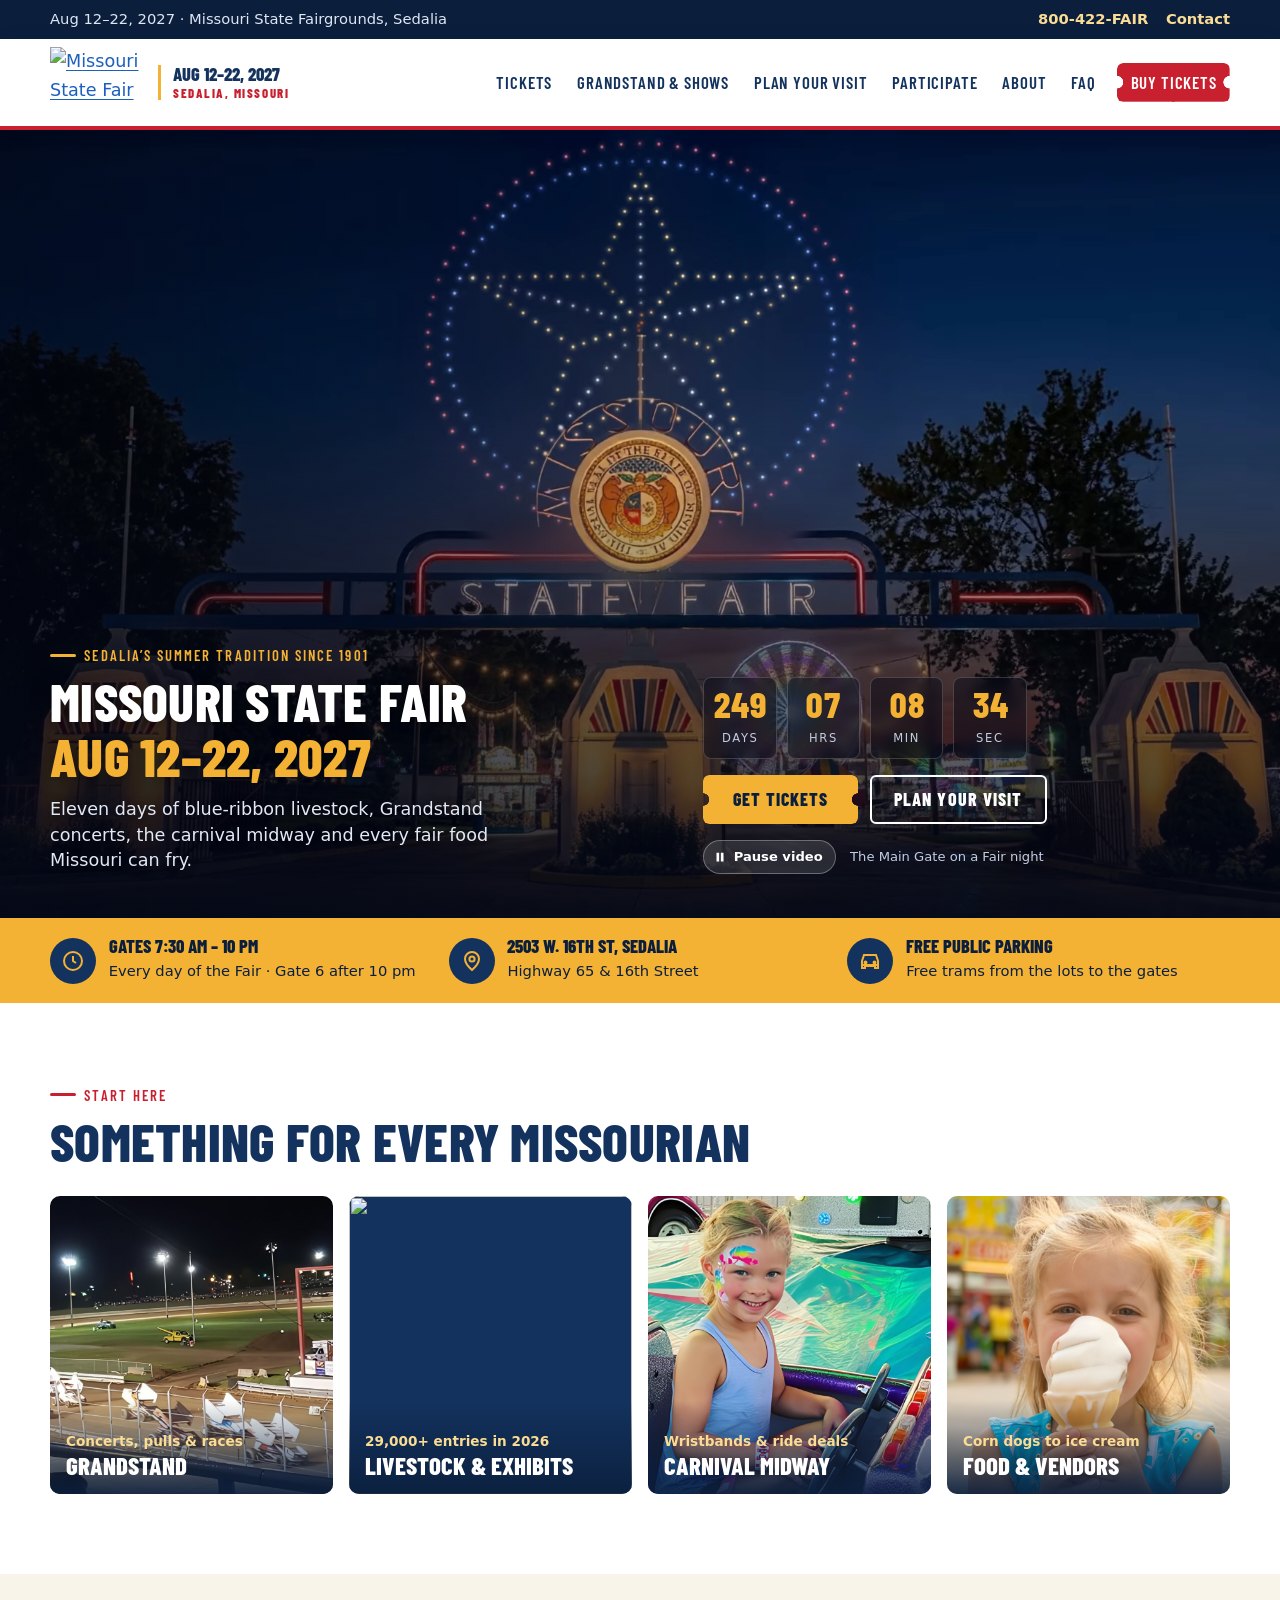
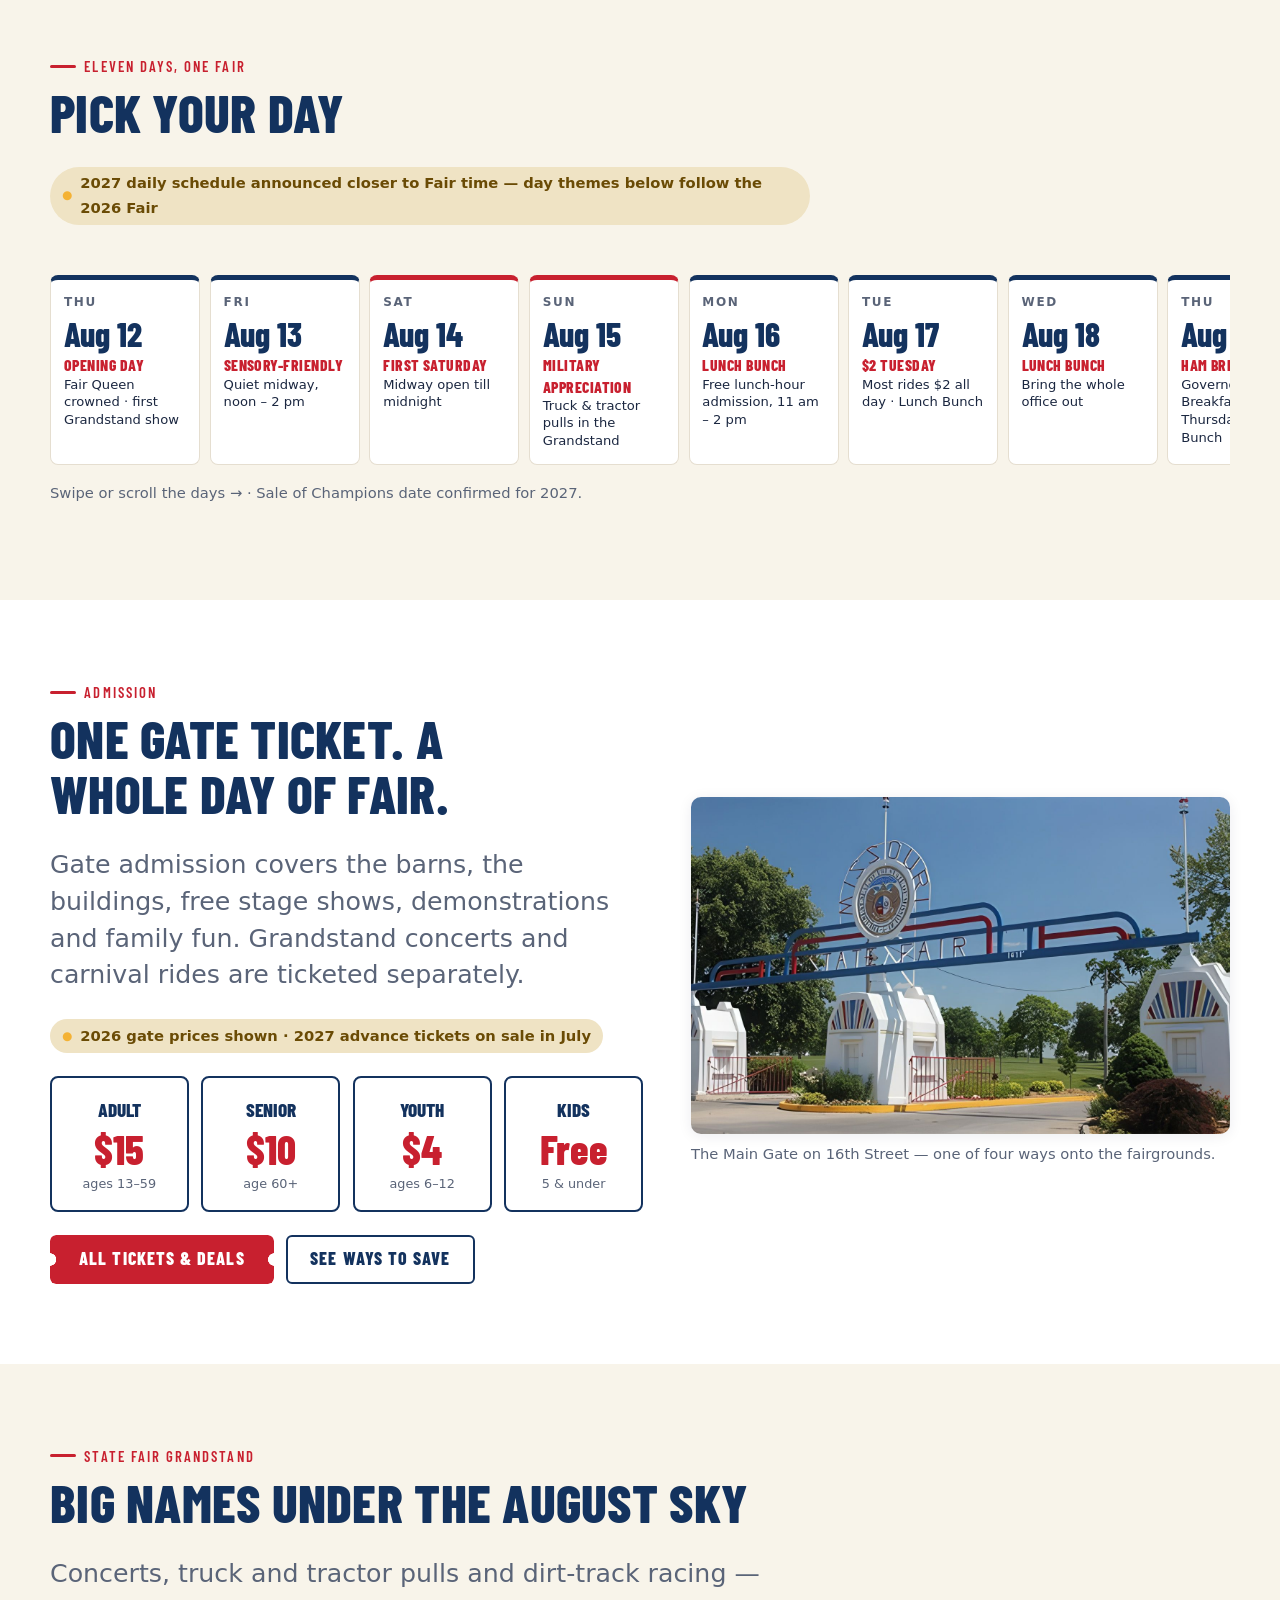
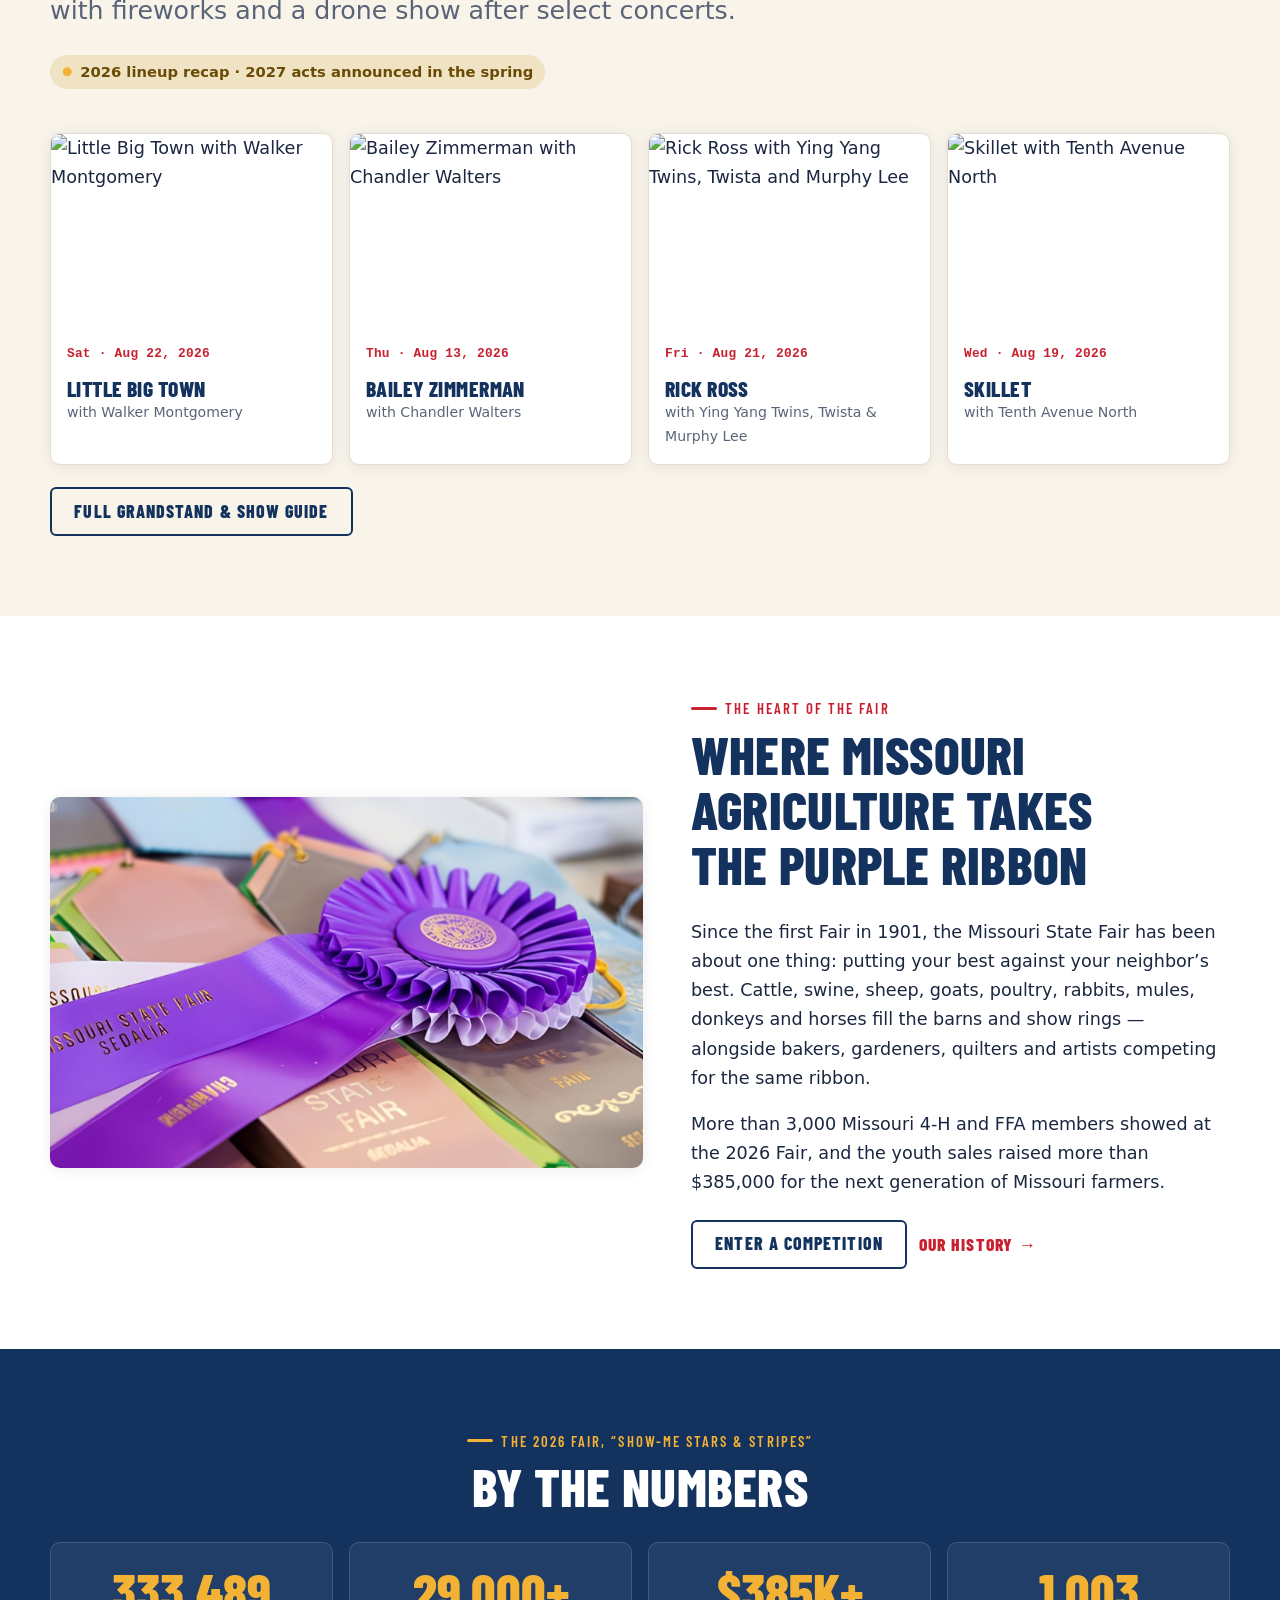
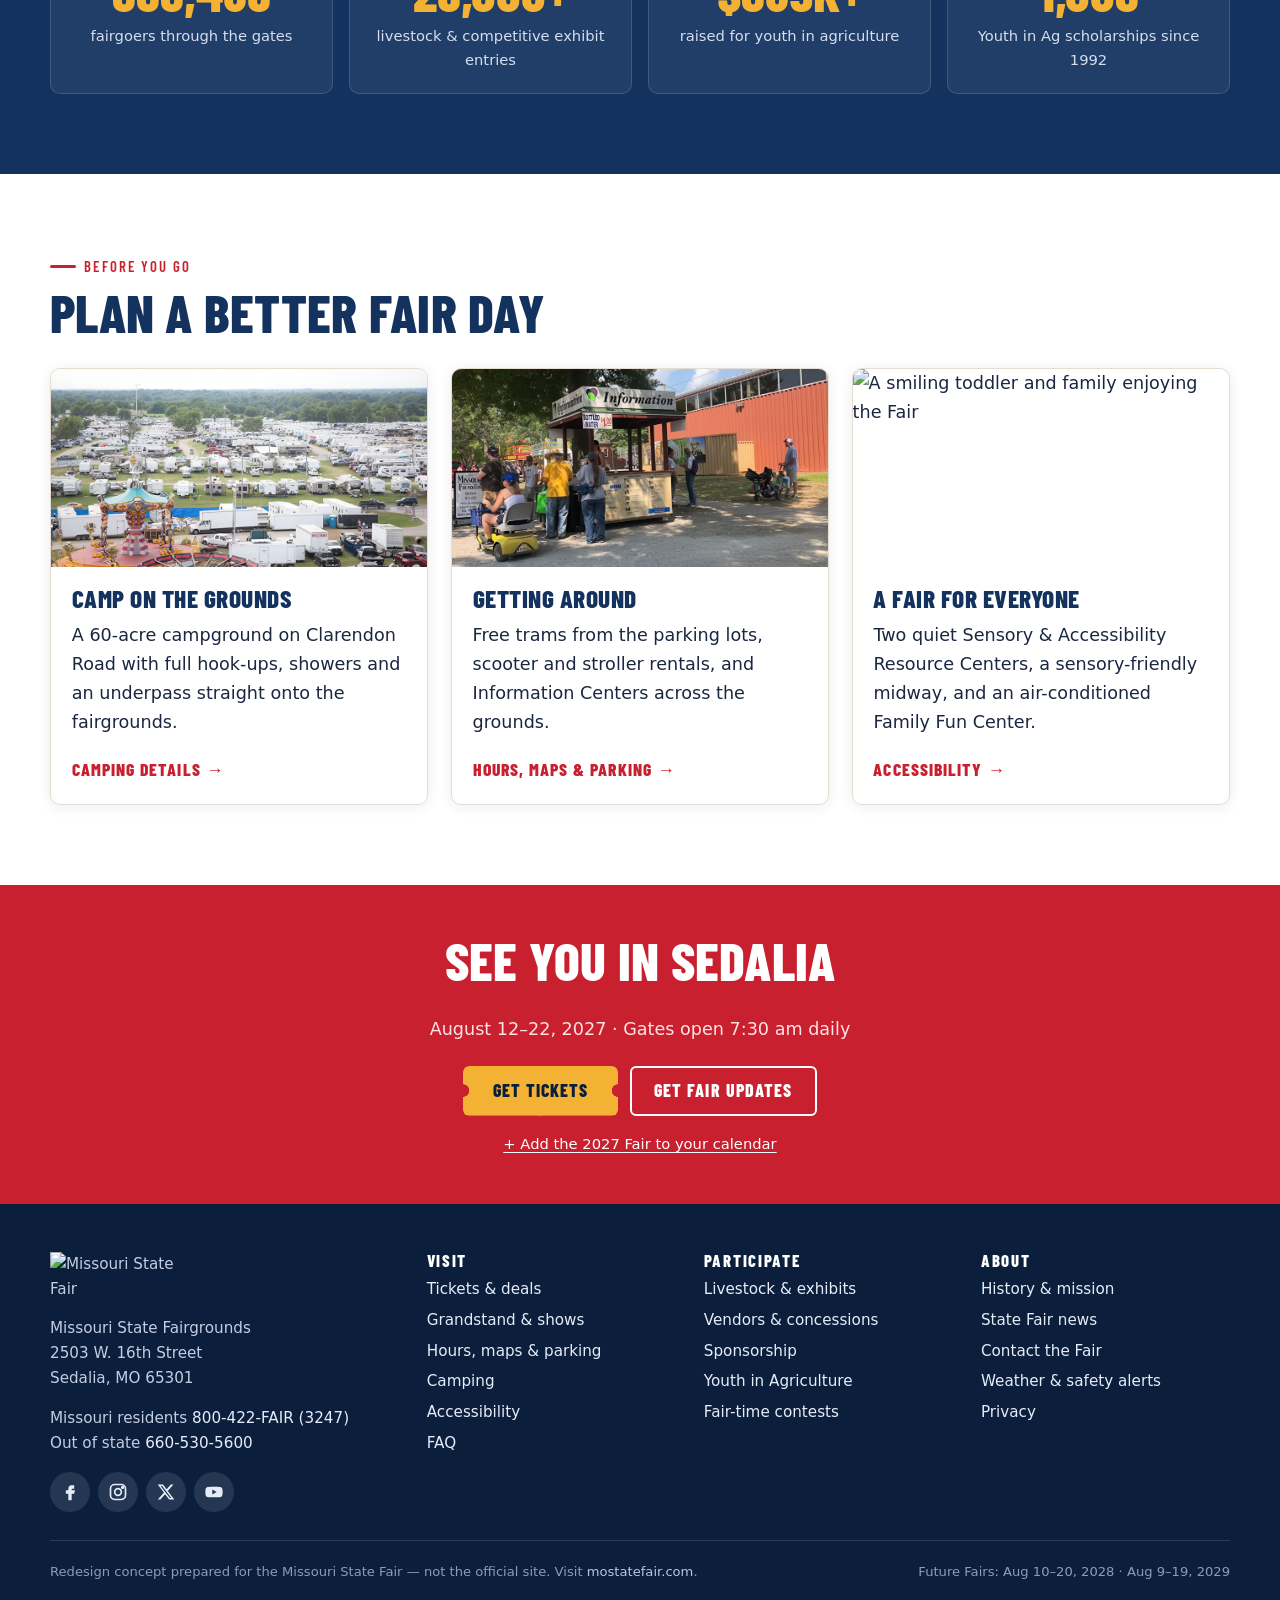
==== commit 46bf065e: "Sharper photos: 20 large-display fair photos AI-upscaled 3x (Topaz Precision) Topaz Low Resolution V" ====
--- a/index.html
+++ b/index.html
@@ -153,10 +153,10 @@
         <h2 id="explore-title">Something for every Missourian</h2>
       </div>
       <div class="tile-grid">
-        <a class="tile reveal" href="events.html"><img src="https://www.mostatefair.com/wp-content/uploads/img-attractions-shows.jpg" alt="" loading="lazy" decoding="async"><span class="label"><small>Concerts, pulls &amp; races</small>Grandstand</span></a>
+        <a class="tile reveal" href="events.html"><img src="assets/img/photos/img-attractions-shows.jpg" alt="" loading="lazy" decoding="async"><span class="label"><small>Concerts, pulls &amp; races</small>Grandstand</span></a>
         <a class="tile reveal" href="participate.html"><img src="https://www.mostatefair.com/wp-content/uploads/img-see-animals-exhibits.jpg" alt="" loading="lazy" decoding="async"><span class="label"><small>29,000+ entries in 2026</small>Livestock &amp; Exhibits</span></a>
-        <a class="tile reveal" href="tickets.html#carnival"><img src="https://www.mostatefair.com/wp-content/uploads/carnival-thrills.jpg" alt="" loading="lazy" decoding="async"><span class="label"><small>Wristbands &amp; ride deals</small>Carnival Midway</span></a>
-        <a class="tile reveal" href="plan.html#food"><img src="https://www.mostatefair.com/wp-content/uploads/girl-with-ice-cream-600x315-1.jpeg" alt="" loading="lazy" decoding="async"><span class="label"><small>Corn dogs to ice cream</small>Food &amp; Vendors</span></a>
+        <a class="tile reveal" href="tickets.html#carnival"><img src="assets/img/photos/carnival-thrills.jpg" alt="" loading="lazy" decoding="async"><span class="label"><small>Wristbands &amp; ride deals</small>Carnival Midway</span></a>
+        <a class="tile reveal" href="plan.html#food"><img src="assets/img/photos/girl-with-ice-cream-600x315-1.jpg" alt="" loading="lazy" decoding="async"><span class="label"><small>Corn dogs to ice cream</small>Food &amp; Vendors</span></a>
       </div>
     </div>
   </section>
@@ -206,7 +206,7 @@
         </div>
       </div>
       <figure class="img-frame reveal" style="margin:0">
-        <img src="https://www.mostatefair.com/wp-content/uploads/missouri-state-fair-main-gate.jpg" alt="The historic Main Gate arch of the Missouri State Fairgrounds on a sunny day" loading="lazy" width="600" height="312">
+        <img src="assets/img/photos/missouri-state-fair-main-gate.jpg" alt="The historic Main Gate arch of the Missouri State Fairgrounds on a sunny day" loading="lazy" width="1800" height="936">
         <figcaption>The Main Gate on 16th Street — one of four ways onto the fairgrounds.</figcaption>
       </figure>
     </div>
@@ -245,7 +245,7 @@
         </div>
       </div>
       <figure class="img-frame reveal" style="margin:0">
-        <img src="https://www.mostatefair.com/wp-content/uploads/img-livestock-show-judging-schedules.jpg" alt="Purple and blue Missouri State Fair prize ribbons laid on a table" loading="lazy" width="600" height="315">
+        <img src="assets/img/photos/img-livestock-show-judging-schedules.jpg" alt="Purple and blue Missouri State Fair prize ribbons laid on a table" loading="lazy" width="1800" height="945">
       </figure>
     </div>
   </section>
@@ -275,11 +275,11 @@
       </div>
       <div class="grid-3">
         <article class="card photo-card reveal">
-          <img src="https://www.mostatefair.com/wp-content/uploads/fair-time-first-come-camping.jpg" alt="Aerial view of RVs filling the State Fair campground" loading="lazy" width="600" height="312">
+          <img src="assets/img/photos/fair-time-first-come-camping.jpg" alt="Aerial view of RVs filling the State Fair campground" loading="lazy" width="1800" height="936">
           <div class="body"><h3>Camp on the grounds</h3><p>A 60-acre campground on Clarendon Road with full hook-ups, showers and an underpass straight onto the fairgrounds.</p><a class="card-link" href="plan.html#camping">Camping details</a></div>
         </article>
         <article class="card photo-card reveal">
-          <img src="https://www.mostatefair.com/wp-content/uploads/img-info-booth.jpg" alt="A State Fair information booth with visitors on scooters nearby" loading="lazy" width="600" height="315">
+          <img src="assets/img/photos/img-info-booth.jpg" alt="A State Fair information booth with visitors on scooters nearby" loading="lazy" width="1800" height="945">
           <div class="body"><h3>Getting around</h3><p>Free trams from the parking lots, scooter and stroller rentals, and Information Centers across the grounds.</p><a class="card-link" href="plan.html#getting-around">Hours, maps &amp; parking</a></div>
         </article>
         <article class="card photo-card reveal">
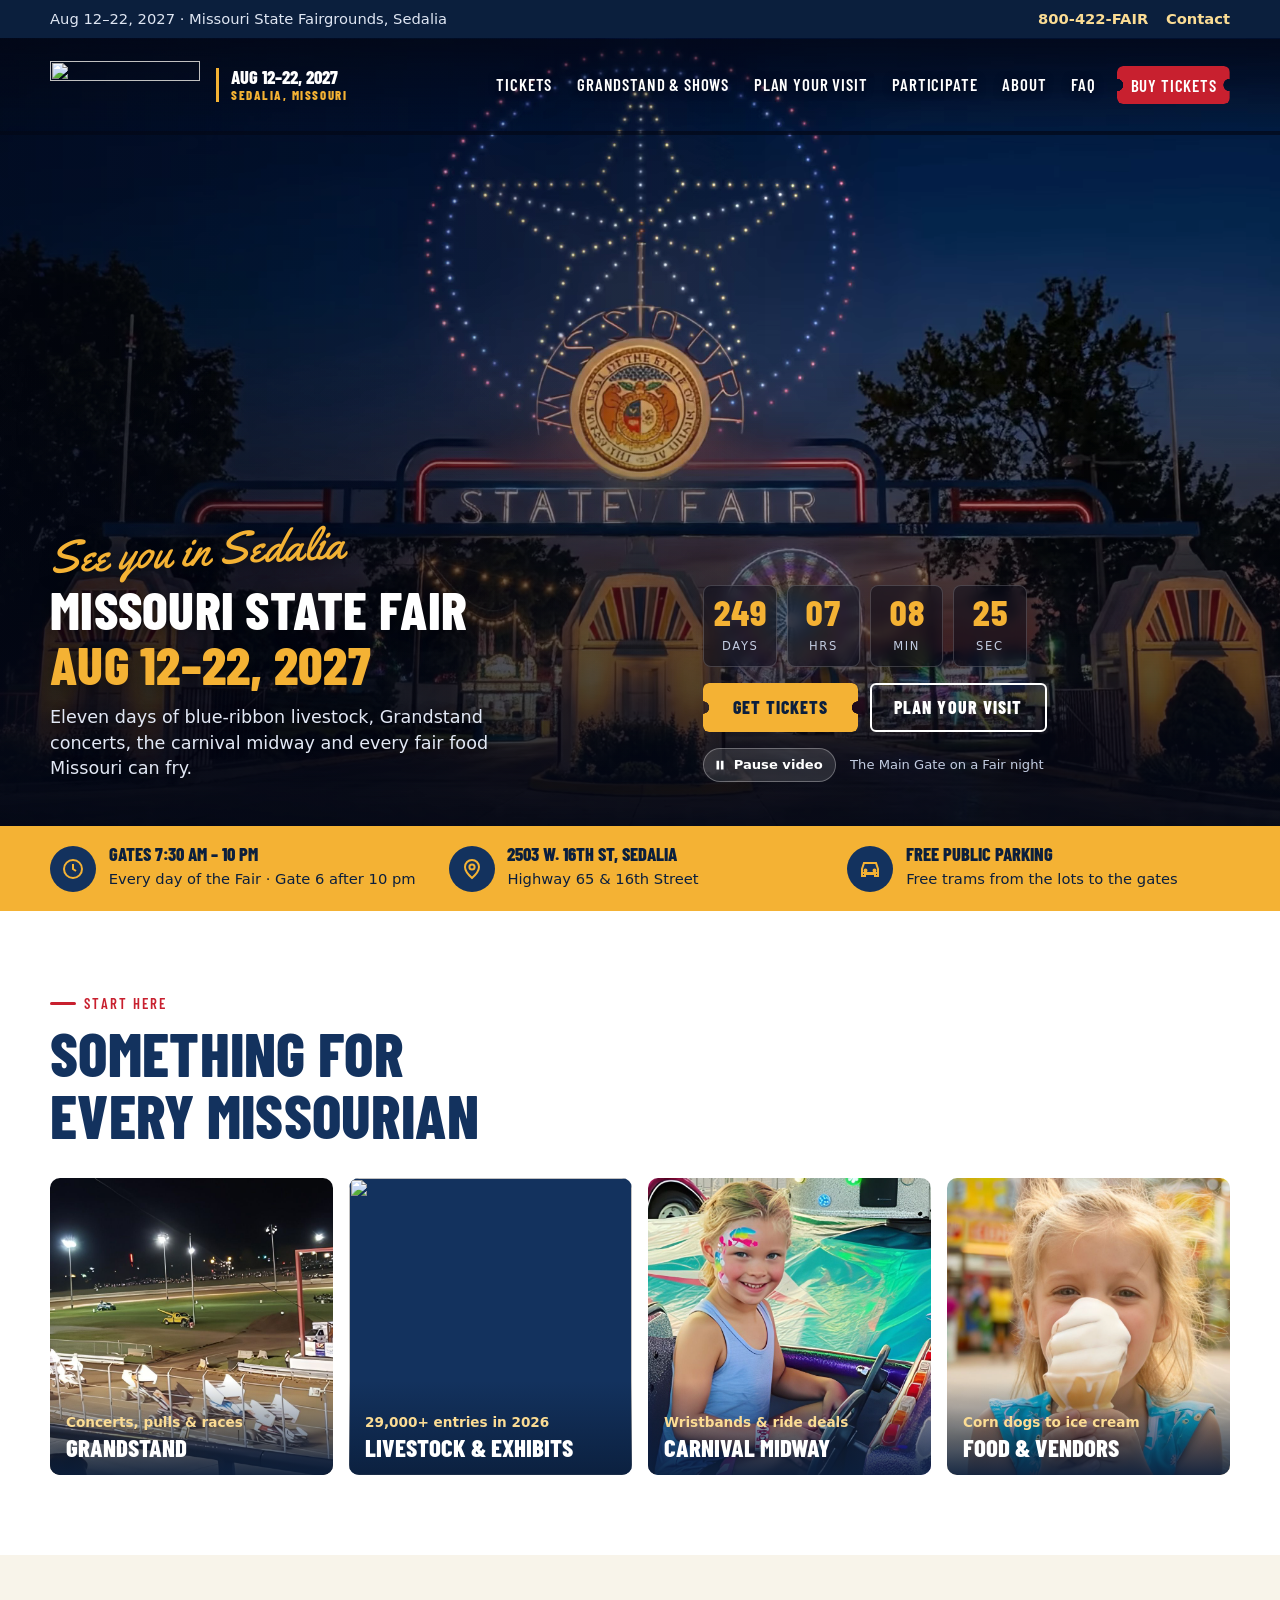
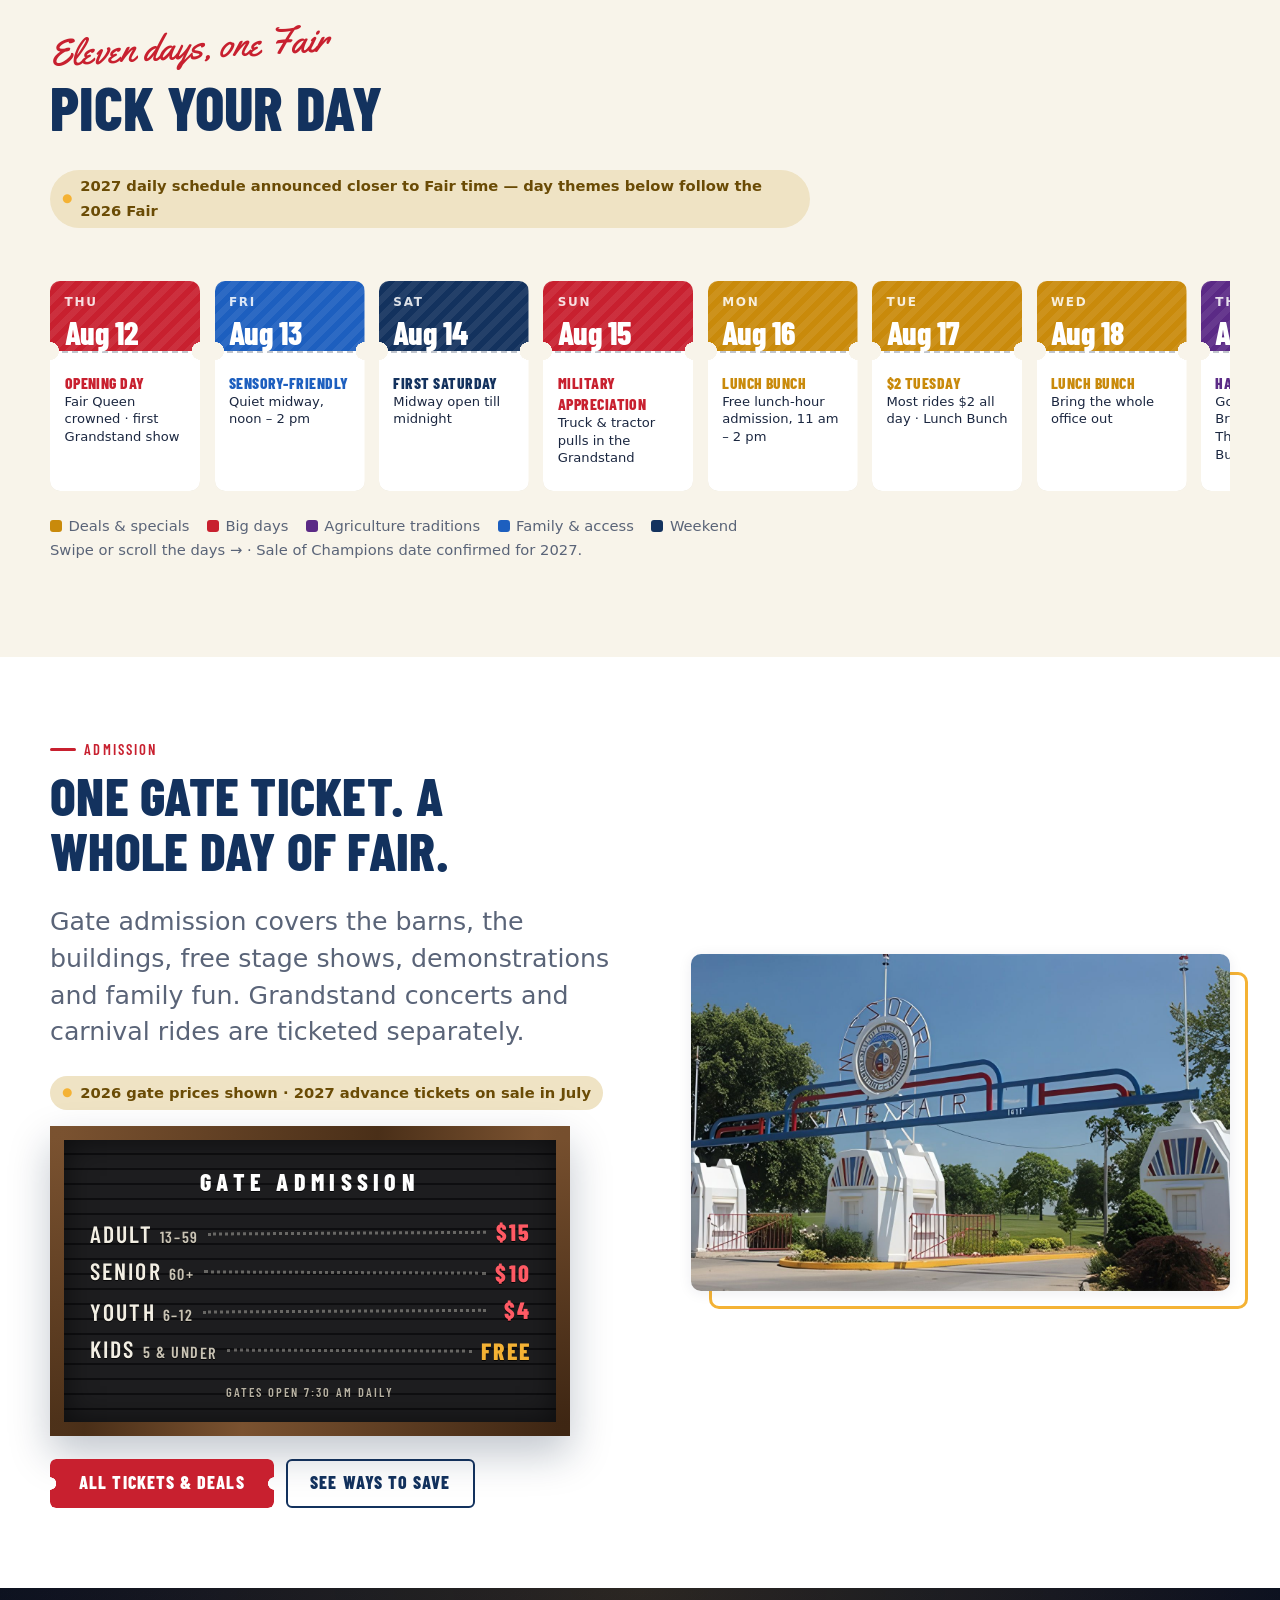
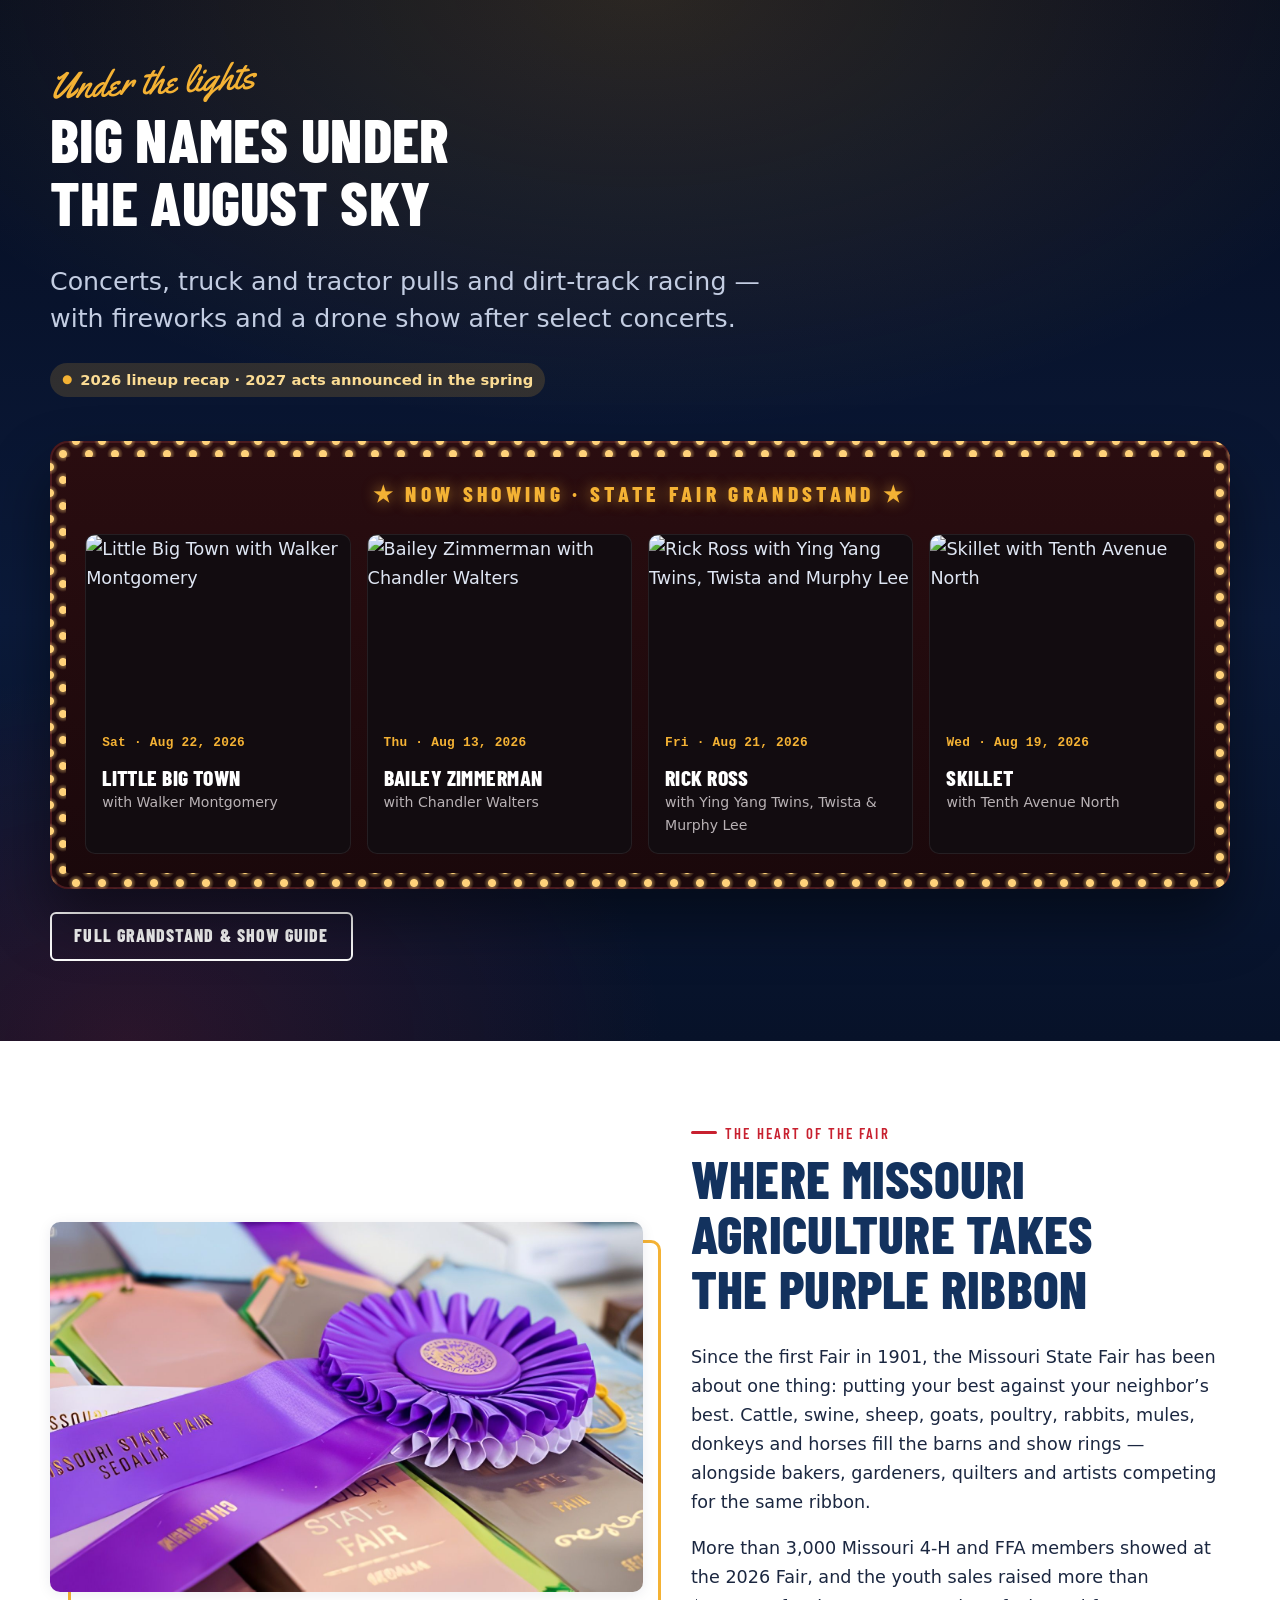
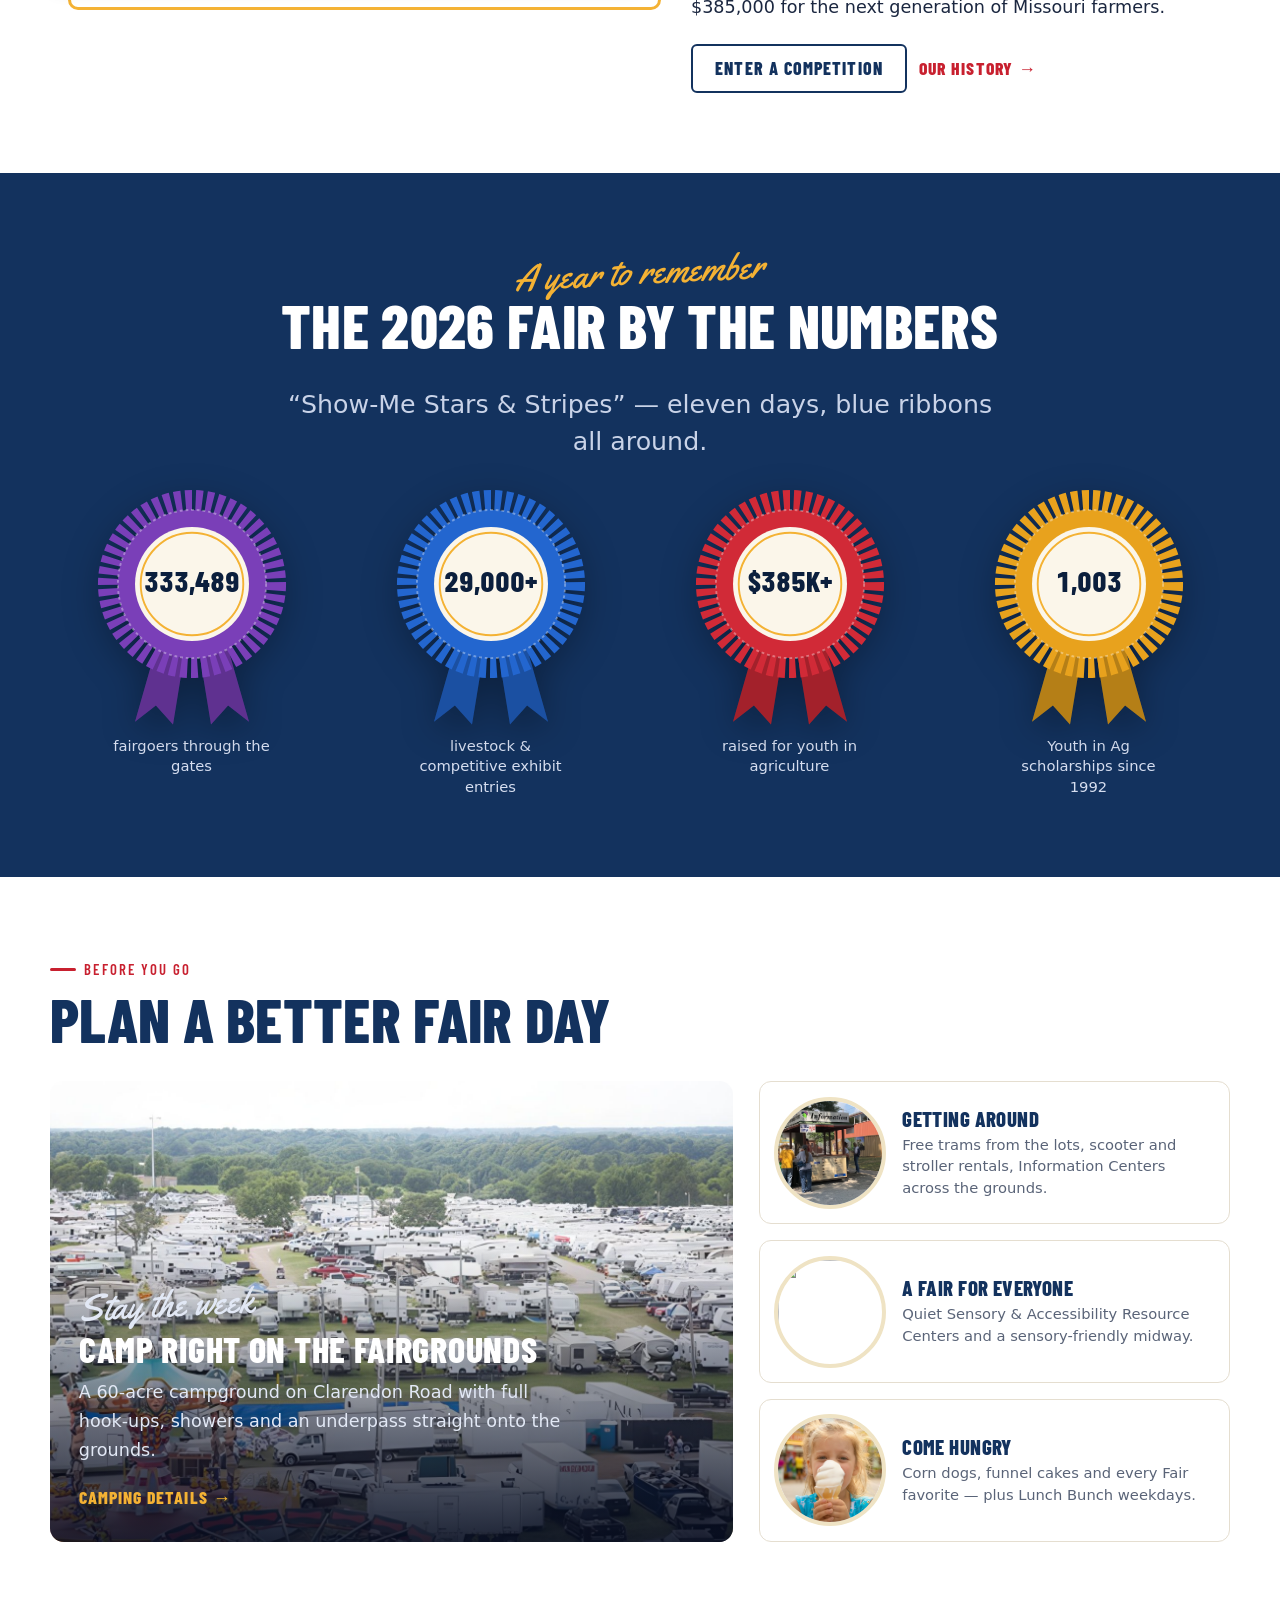
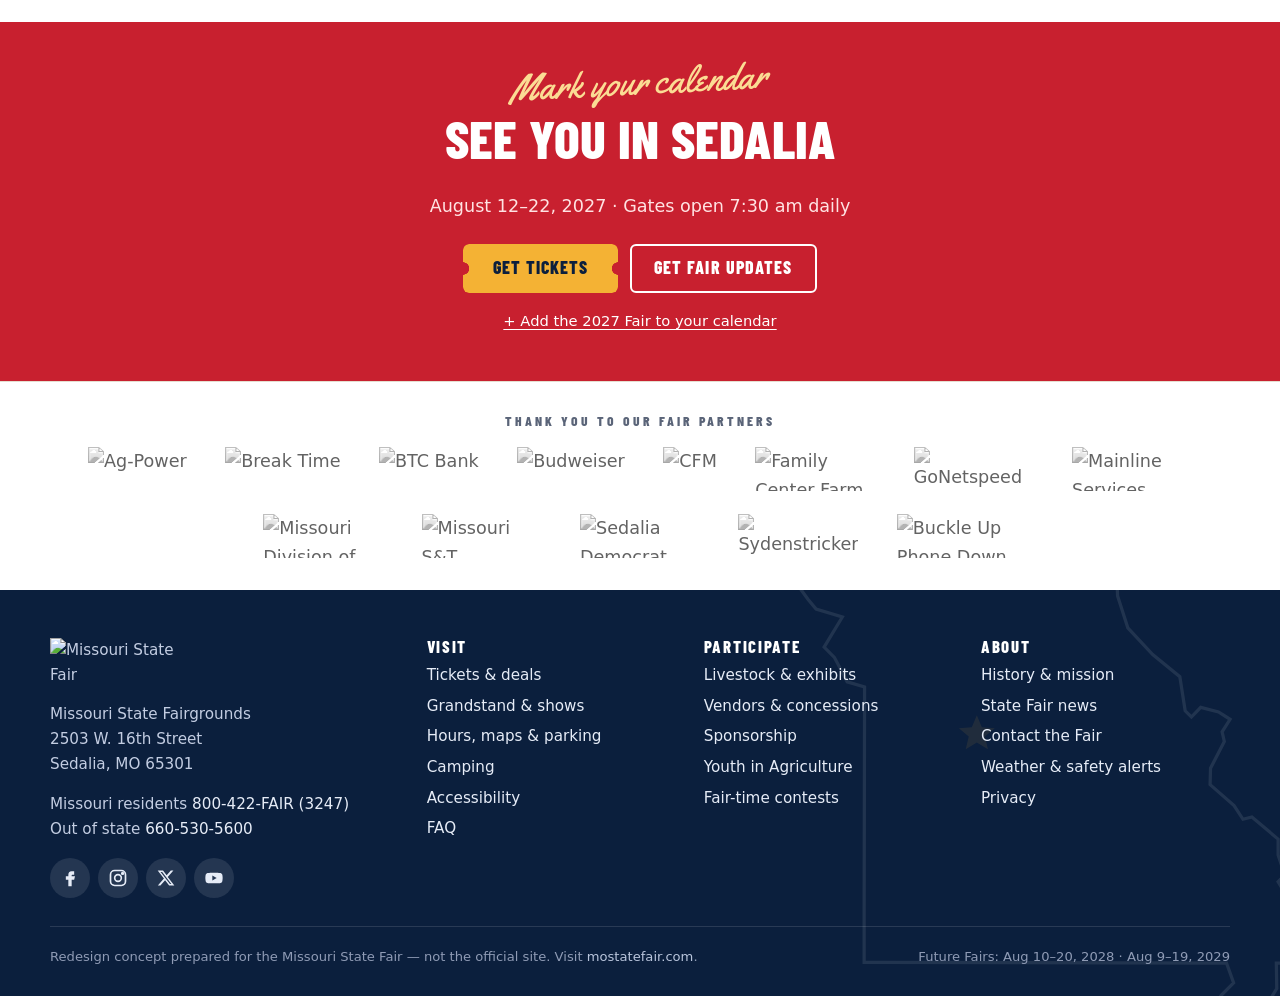
==== commit 1fbe5b8f: "Aesthetic pass: night carried past the hero + fairground artifacts - Home header floats over the her" ====
--- a/index.html
+++ b/index.html
@@ -79,7 +79,8 @@
 <header class="site-head">
   <div class="wrap">
     <a class="brand" href="./" aria-label="Missouri State Fair home">
-      <img src="https://www.mostatefair.com/wp-content/uploads/logo-2024-missouri-state-fair-full-hr.png" alt="Missouri State Fair" width="400" height="312">
+      <img class="logo-dark" src="https://www.mostatefair.com/wp-content/uploads/logo-2024-missouri-state-fair-full-hr.png" alt="Missouri State Fair" width="400" height="312">
+      <img class="logo-light" src="https://www.mostatefair.com/wp-content/uploads/logo-2024-missouri-state-fair-white-v2.png" alt="" width="150" height="48">
     </a>
     <p class="head-dates">Aug 12–22, 2027<small>Sedalia, Missouri</small></p>
     <nav class="site-nav" aria-label="Main">
@@ -113,7 +114,7 @@
 
     <div class="show-copy wrap">
       <div class="show-text">
-        <p class="eyebrow">Sedalia’s summer tradition since 1901</p>
+        <p class="script">See you in Sedalia</p>
         <h1 id="hero-title">Missouri State Fair <span class="accent">Aug 12–22, 2027</span></h1>
         <p class="lede">Eleven days of blue-ribbon livestock, Grandstand concerts, the carnival midway and every fair food Missouri can fry.</p>
       </div>
@@ -165,23 +166,30 @@
   <section class="soft" aria-labelledby="days-title">
     <div class="wrap">
       <div class="section-head">
-        <p class="eyebrow">Eleven days, one Fair</p>
+        <p class="script">Eleven days, one Fair</p>
         <h2 id="days-title">Pick your day</h2>
         <p class="season-note">2027 daily schedule announced closer to Fair time — day themes below follow the 2026 Fair</p>
       </div>
       <div class="rail-scroller" role="list" aria-label="Fair days, August 12 to 22, 2027">
-        <div class="day-card" role="listitem" data-date="2027-08-12"><span class="dow">Thu</span><span class="date">Aug 12</span><span class="tag"><b>Opening Day</b>Fair Queen crowned · first Grandstand show</span></div>
-        <div class="day-card" role="listitem" data-date="2027-08-13"><span class="dow">Fri</span><span class="date">Aug 13</span><span class="tag"><b>Sensory-friendly</b>Quiet midway, noon – 2 pm</span></div>
-        <div class="day-card is-weekend" role="listitem" data-date="2027-08-14"><span class="dow">Sat</span><span class="date">Aug 14</span><span class="tag"><b>First Saturday</b>Midway open till midnight</span></div>
-        <div class="day-card is-weekend" role="listitem" data-date="2027-08-15"><span class="dow">Sun</span><span class="date">Aug 15</span><span class="tag"><b>Military Appreciation</b>Truck &amp; tractor pulls in the Grandstand</span></div>
-        <div class="day-card" role="listitem" data-date="2027-08-16"><span class="dow">Mon</span><span class="date">Aug 16</span><span class="tag"><b>Lunch Bunch</b>Free lunch-hour admission, 11 am – 2 pm</span></div>
-        <div class="day-card" role="listitem" data-date="2027-08-17"><span class="dow">Tue</span><span class="date">Aug 17</span><span class="tag"><b>$2 Tuesday</b>Most rides $2 all day · Lunch Bunch</span></div>
-        <div class="day-card" role="listitem" data-date="2027-08-18"><span class="dow">Wed</span><span class="date">Aug 18</span><span class="tag"><b>Lunch Bunch</b>Bring the whole office out</span></div>
-        <div class="day-card" role="listitem" data-date="2027-08-19"><span class="dow">Thu</span><span class="date">Aug 19</span><span class="tag"><b>Ham Breakfast</b>Governor’s Ham Breakfast · Thrifty Thursday · Lunch Bunch</span></div>
-        <div class="day-card" role="listitem" data-date="2027-08-20"><span class="dow">Fri</span><span class="date">Aug 20</span><span class="tag"><b>Electric Co-op Day</b>Rural Missouri ride coupon</span></div>
-        <div class="day-card is-weekend" role="listitem" data-date="2027-08-21"><span class="dow">Sat</span><span class="date">Aug 21</span><span class="tag"><b>Sale of Champions</b>Best of Missouri sale · youth in agriculture</span></div>
-        <div class="day-card is-weekend" role="listitem" data-date="2027-08-22"><span class="dow">Sun</span><span class="date">Aug 22</span><span class="tag"><b>Fair Finale</b>Half-price ride wristbands · races</span></div>
-      </div>
+        <div class="day-card kind-event" role="listitem" data-date="2027-08-12"><span class="dow">Thu</span><span class="date">Aug 12</span><span class="tag"><b>Opening Day</b>Fair Queen crowned · first Grandstand show</span></div>
+        <div class="day-card kind-family" role="listitem" data-date="2027-08-13"><span class="dow">Fri</span><span class="date">Aug 13</span><span class="tag"><b>Sensory-friendly</b>Quiet midway, noon – 2 pm</span></div>
+        <div class="day-card is-weekend kind-weekend" role="listitem" data-date="2027-08-14"><span class="dow">Sat</span><span class="date">Aug 14</span><span class="tag"><b>First Saturday</b>Midway open till midnight</span></div>
+        <div class="day-card is-weekend kind-event" role="listitem" data-date="2027-08-15"><span class="dow">Sun</span><span class="date">Aug 15</span><span class="tag"><b>Military Appreciation</b>Truck &amp; tractor pulls in the Grandstand</span></div>
+        <div class="day-card kind-deal" role="listitem" data-date="2027-08-16"><span class="dow">Mon</span><span class="date">Aug 16</span><span class="tag"><b>Lunch Bunch</b>Free lunch-hour admission, 11 am – 2 pm</span></div>
+        <div class="day-card kind-deal" role="listitem" data-date="2027-08-17"><span class="dow">Tue</span><span class="date">Aug 17</span><span class="tag"><b>$2 Tuesday</b>Most rides $2 all day · Lunch Bunch</span></div>
+        <div class="day-card kind-deal" role="listitem" data-date="2027-08-18"><span class="dow">Wed</span><span class="date">Aug 18</span><span class="tag"><b>Lunch Bunch</b>Bring the whole office out</span></div>
+        <div class="day-card kind-ag" role="listitem" data-date="2027-08-19"><span class="dow">Thu</span><span class="date">Aug 19</span><span class="tag"><b>Ham Breakfast</b>Governor’s Ham Breakfast · Thrifty Thursday · Lunch Bunch</span></div>
+        <div class="day-card kind-deal" role="listitem" data-date="2027-08-20"><span class="dow">Fri</span><span class="date">Aug 20</span><span class="tag"><b>Electric Co-op Day</b>Rural Missouri ride coupon</span></div>
+        <div class="day-card is-weekend kind-ag" role="listitem" data-date="2027-08-21"><span class="dow">Sat</span><span class="date">Aug 21</span><span class="tag"><b>Sale of Champions</b>Best of Missouri sale · youth in agriculture</span></div>
+        <div class="day-card is-weekend kind-deal" role="listitem" data-date="2027-08-22"><span class="dow">Sun</span><span class="date">Aug 22</span><span class="tag"><b>Fair Finale</b>Half-price ride wristbands · races</span></div>
+      </div>
+      <ul class="rail-legend" aria-label="Day types">
+        <li style="--c:#c98a0b">Deals &amp; specials</li>
+        <li style="--c:var(--red)">Big days</li>
+        <li style="--c:var(--purple)">Agriculture traditions</li>
+        <li style="--c:var(--ribbon-blue)">Family &amp; access</li>
+        <li style="--c:var(--navy)">Weekend</li>
+      </ul>
       <p class="rail-hint">Swipe or scroll the days → · Sale of Champions date confirmed for 2027.</p>
     </div>
   </section>
@@ -194,38 +202,44 @@
         <h2 id="adm-title">One gate ticket. A whole day of Fair.</h2>
         <p class="lede">Gate admission covers the barns, the buildings, free stage shows, demonstrations and family fun. Grandstand concerts and carnival rides are ticketed separately.</p>
         <p class="season-note">2026 gate prices shown · 2027 advance tickets on sale in July</p>
-        <div class="price-board" style="margin-top:0.4rem">
-          <div class="price"><div class="who">Adult</div><div class="amt">$15</div><div class="note">ages 13–59</div></div>
-          <div class="price"><div class="who">Senior</div><div class="amt">$10</div><div class="note">age 60+</div></div>
-          <div class="price"><div class="who">Youth</div><div class="amt">$4</div><div class="note">ages 6–12</div></div>
-          <div class="price"><div class="who">Kids</div><div class="amt">Free</div><div class="note">5 &amp; under</div></div>
+        <div class="letterboard" role="group" aria-label="Gate admission prices, 2026">
+          <p class="lb-title">Gate Admission</p>
+          <ul>
+            <li><span>Adult <small>13–59</small></span><i></i><b>$15</b></li>
+            <li><span>Senior <small>60+</small></span><i></i><b>$10</b></li>
+            <li><span>Youth <small>6–12</small></span><i></i><b>$4</b></li>
+            <li><span>Kids <small>5 &amp; under</small></span><i></i><b class="free">Free</b></li>
+          </ul>
+          <p class="lb-foot">Gates open 7:30 am daily</p>
         </div>
         <div class="btn-row">
           <a class="btn-ticket" href="tickets.html">All tickets &amp; deals</a>
           <a class="btn btn-ghost" href="tickets.html#deals">See ways to save</a>
         </div>
       </div>
-      <figure class="img-frame reveal" style="margin:0">
+      <figure class="img-frame offset reveal" style="margin:0">
         <img src="assets/img/photos/missouri-state-fair-main-gate.jpg" alt="The historic Main Gate arch of the Missouri State Fairgrounds on a sunny day" loading="lazy" width="1800" height="936">
-        <figcaption>The Main Gate on 16th Street — one of four ways onto the fairgrounds.</figcaption>
       </figure>
     </div>
   </section>
 
   <!-- ============ Grandstand ============ -->
-  <section class="soft" aria-labelledby="gs-title">
+  <section class="night" aria-labelledby="gs-title">
     <div class="wrap">
       <div class="section-head">
-        <p class="eyebrow">State Fair Grandstand</p>
+        <p class="script">Under the lights</p>
         <h2 id="gs-title">Big names under the August sky</h2>
         <p class="lede">Concerts, truck and tractor pulls and dirt-track racing — with fireworks and a drone show after select concerts.</p>
         <p class="season-note">2026 lineup recap · 2027 acts announced in the spring</p>
       </div>
+      <div class="marquee">
+      <p class="marquee-sign">★ Now showing · State Fair Grandstand ★</p>
       <div class="marquee-grid">
         <article class="show reveal"><img src="https://www.mostatefair.com/wp-content/uploads/lbt-montgomery-500x350-1.jpg" alt="Little Big Town with Walker Montgomery" loading="lazy" width="500" height="350"><div class="body"><p class="when">Sat · Aug 22, 2026</p><h3>Little Big Town</h3><p class="with">with Walker Montgomery</p></div></article>
         <article class="show reveal"><img src="https://www.mostatefair.com/wp-content/uploads/zimmerman-walters-500x350-1.jpg" alt="Bailey Zimmerman with Chandler Walters" loading="lazy" width="500" height="350"><div class="body"><p class="when">Thu · Aug 13, 2026</p><h3>Bailey Zimmerman</h3><p class="with">with Chandler Walters</p></div></article>
         <article class="show reveal"><img src="https://www.mostatefair.com/wp-content/uploads/rick-ross-ml-twista-yyt-500x350-v2.jpg" alt="Rick Ross with Ying Yang Twins, Twista and Murphy Lee" loading="lazy" width="500" height="350"><div class="body"><p class="when">Fri · Aug 21, 2026</p><h3>Rick Ross</h3><p class="with">with Ying Yang Twins, Twista &amp; Murphy Lee</p></div></article>
         <article class="show reveal"><img src="https://www.mostatefair.com/wp-content/uploads/skillet-500x350-v02.jpg" alt="Skillet with Tenth Avenue North" loading="lazy" width="500" height="350"><div class="body"><p class="when">Wed · Aug 19, 2026</p><h3>Skillet</h3><p class="with">with Tenth Avenue North</p></div></article>
+      </div>
       </div>
       <div class="btn-row"><a class="btn btn-ghost" href="events.html">Full Grandstand &amp; show guide</a></div>
     </div>
@@ -244,7 +258,7 @@
           <a class="card-link" href="about.html">Our history</a>
         </div>
       </div>
-      <figure class="img-frame reveal" style="margin:0">
+      <figure class="img-frame offset reveal" style="margin:0">
         <img src="assets/img/photos/img-livestock-show-judging-schedules.jpg" alt="Purple and blue Missouri State Fair prize ribbons laid on a table" loading="lazy" width="1800" height="945">
       </figure>
     </div>
@@ -254,14 +268,27 @@
   <section class="panel-navy on-dark" aria-labelledby="num-title">
     <div class="wrap">
       <div class="section-head center">
-        <p class="eyebrow">The 2026 Fair, “Show-Me Stars &amp; Stripes”</p>
-        <h2 id="num-title">By the numbers</h2>
-      </div>
-      <div class="stat-row">
-        <div class="stat reveal"><b>333,489</b><span>fairgoers through the gates</span></div>
-        <div class="stat reveal"><b>29,000+</b><span>livestock &amp; competitive exhibit entries</span></div>
-        <div class="stat reveal"><b>$385K+</b><span>raised for youth in agriculture</span></div>
-        <div class="stat reveal"><b>1,003</b><span>Youth in Ag scholarships since 1992</span></div>
+        <p class="script">A year to remember</p>
+        <h2 id="num-title">The 2026 Fair by the numbers</h2>
+        <p class="lede">“Show-Me Stars &amp; Stripes” — eleven days, blue ribbons all around.</p>
+      </div>
+      <svg width="0" height="0" style="position:absolute" aria-hidden="true" focusable="false">
+        <symbol id="rosette" viewBox="0 0 200 250">
+          <path d="M70 140 L40 245 L62 228 L80 248 L96 150Z" fill="currentColor"/>
+          <path d="M130 140 L160 245 L138 228 L120 248 L104 150Z" fill="currentColor"/>
+          <path d="M70 140 L40 245 L62 228 L80 248 L96 150Z M130 140 L160 245 L138 228 L120 248 L104 150Z" fill="#000" opacity=".22"/>
+          <circle cx="100" cy="100" r="88" fill="none" stroke="currentColor" stroke-width="22" stroke-dasharray="7 4"/>
+          <circle cx="100" cy="100" r="78" fill="currentColor"/>
+          <circle cx="100" cy="100" r="78" fill="none" stroke="#fff" stroke-opacity=".35" stroke-width="2" stroke-dasharray="3 3"/>
+          <circle cx="100" cy="100" r="60" fill="#fbf6ea"/>
+          <circle cx="100" cy="100" r="54" fill="none" stroke="#f4b234" stroke-width="2"/>
+        </symbol>
+      </svg>
+      <div class="rosette-row">
+        <div class="rosette-stat rb-purple reveal"><div class="rosette-art"><svg aria-hidden="true"><use href="#rosette"/></svg><div class="num"><b data-count="333489">333,489</b></div></div><p>fairgoers through the gates</p></div>
+        <div class="rosette-stat rb-blue reveal"><div class="rosette-art"><svg aria-hidden="true"><use href="#rosette"/></svg><div class="num"><b data-count="29000" data-suffix="+">29,000+</b></div></div><p>livestock &amp; competitive exhibit entries</p></div>
+        <div class="rosette-stat rb-red reveal"><div class="rosette-art"><svg aria-hidden="true"><use href="#rosette"/></svg><div class="num"><b data-count="385" data-prefix="$" data-suffix="K+">$385K+</b></div></div><p>raised for youth in agriculture</p></div>
+        <div class="rosette-stat rb-gold reveal"><div class="rosette-art"><svg aria-hidden="true"><use href="#rosette"/></svg><div class="num"><b data-count="1003">1,003</b></div></div><p>Youth in Ag scholarships since 1992</p></div>
       </div>
     </div>
   </section>
@@ -273,19 +300,30 @@
         <p class="eyebrow">Before you go</p>
         <h2 id="plan-title">Plan a better Fair day</h2>
       </div>
-      <div class="grid-3">
-        <article class="card photo-card reveal">
+      <div class="feature">
+        <a class="feature-main reveal" href="plan.html#camping">
           <img src="assets/img/photos/fair-time-first-come-camping.jpg" alt="Aerial view of RVs filling the State Fair campground" loading="lazy" width="1800" height="936">
-          <div class="body"><h3>Camp on the grounds</h3><p>A 60-acre campground on Clarendon Road with full hook-ups, showers and an underpass straight onto the fairgrounds.</p><a class="card-link" href="plan.html#camping">Camping details</a></div>
-        </article>
-        <article class="card photo-card reveal">
-          <img src="assets/img/photos/img-info-booth.jpg" alt="A State Fair information booth with visitors on scooters nearby" loading="lazy" width="1800" height="945">
-          <div class="body"><h3>Getting around</h3><p>Free trams from the parking lots, scooter and stroller rentals, and Information Centers across the grounds.</p><a class="card-link" href="plan.html#getting-around">Hours, maps &amp; parking</a></div>
-        </article>
-        <article class="card photo-card reveal">
-          <img src="https://www.mostatefair.com/wp-content/uploads/img-family-fun.jpg" alt="A smiling toddler and family enjoying the Fair" loading="lazy" width="600" height="315">
-          <div class="body"><h3>A Fair for everyone</h3><p>Two quiet Sensory &amp; Accessibility Resource Centers, a sensory-friendly midway, and an air-conditioned Family Fun Center.</p><a class="card-link" href="plan.html#accessibility">Accessibility</a></div>
-        </article>
+          <div class="feature-body">
+            <p class="script">Stay the week</p>
+            <h3>Camp right on the fairgrounds</h3>
+            <p>A 60-acre campground on Clarendon Road with full hook-ups, showers and an underpass straight onto the grounds.</p>
+            <span class="card-link">Camping details</span>
+          </div>
+        </a>
+        <div class="feature-side">
+          <a class="mini reveal" href="plan.html#getting-around">
+            <img src="assets/img/photos/img-info-booth.jpg" alt="" loading="lazy" width="1800" height="945">
+            <div><h3>Getting around</h3><p>Free trams from the lots, scooter and stroller rentals, Information Centers across the grounds.</p></div>
+          </a>
+          <a class="mini reveal" href="plan.html#accessibility">
+            <img src="https://www.mostatefair.com/wp-content/uploads/img-family-fun.jpg" alt="" loading="lazy" width="600" height="315">
+            <div><h3>A Fair for everyone</h3><p>Quiet Sensory &amp; Accessibility Resource Centers and a sensory-friendly midway.</p></div>
+          </a>
+          <a class="mini reveal" href="plan.html#food">
+            <img src="assets/img/photos/girl-with-ice-cream-600x315-1.jpg" alt="" loading="lazy" width="1800" height="945">
+            <div><h3>Come hungry</h3><p>Corn dogs, funnel cakes and every Fair favorite — plus Lunch Bunch weekdays.</p></div>
+          </a>
+        </div>
       </div>
     </div>
   </section>
@@ -293,6 +331,7 @@
   <!-- ============ Closing ============ -->
   <section class="closing" aria-labelledby="close-title">
     <div class="wrap">
+      <p class="script" style="color:var(--gold-soft)">Mark your calendar</p>
       <h2 id="close-title">See you in Sedalia</h2>
       <p>August 12–22, 2027 · Gates open 7:30 am daily</p>
       <div class="btn-row">
@@ -306,7 +345,29 @@
 </main>
 
 <!-- SHARED:FOOTER -->
+<section class="partners" aria-label="Fair partners">
+  <div class="wrap">
+    <h4>Thank you to our Fair partners</h4>
+    <ul class="partner-row">
+        <li><img src="https://www.mostatefair.com/wp-content/uploads/ag-power-logo-150x75.jpg" alt="Ag-Power" loading="lazy" decoding="async"></li>
+        <li><img src="https://www.mostatefair.com/wp-content/uploads/break-time-logo-150x100.png" alt="Break Time" loading="lazy" decoding="async"></li>
+        <li><img src="https://www.mostatefair.com/wp-content/uploads/btc-bank-logo-2-150x69.png" alt="BTC Bank" loading="lazy" decoding="async"></li>
+        <li><img src="https://www.mostatefair.com/wp-content/uploads/budweiser-bowtie-logo-150x49.png" alt="Budweiser" loading="lazy" decoding="async"></li>
+        <li><img src="https://www.mostatefair.com/wp-content/uploads/cfm-logo-v2-150x83.png" alt="CFM" loading="lazy" decoding="async"></li>
+        <li><img src="https://www.mostatefair.com/wp-content/uploads/family-center-farm-home-logo-150x100.png" alt="Family Center Farm &amp; Home" loading="lazy" decoding="async"></li>
+        <li><img src="https://www.mostatefair.com/wp-content/uploads/gonetspeed-logo-1-150x33.png" alt="GoNetspeed" loading="lazy" decoding="async"></li>
+        <li><img src="https://www.mostatefair.com/wp-content/uploads/mainline-services-logo-150x77.png" alt="Mainline Services" loading="lazy" decoding="async"></li>
+        <li><img src="https://www.mostatefair.com/wp-content/uploads/visit-mo-logo-150x69.png" alt="Missouri Division of Tourism" loading="lazy" decoding="async"></li>
+        <li><img src="https://www.mostatefair.com/wp-content/uploads/missouri-st-logo-150x125.png" alt="Missouri S&amp;T" loading="lazy" decoding="async"></li>
+        <li><img src="https://www.mostatefair.com/wp-content/uploads/sedalia-democrat-logo-150x150.png" alt="Sedalia Democrat" loading="lazy" decoding="async"></li>
+        <li><img src="https://www.mostatefair.com/wp-content/uploads/sydenstricker-nobbe-logo-150x105.png" alt="Sydenstricker Nobbe Partners" loading="lazy" decoding="async"></li>
+        <li><img src="https://www.mostatefair.com/wp-content/uploads/buckle-up-phone-down-logo-150x150.png" alt="Buckle Up Phone Down (MoDOT)" loading="lazy" decoding="async"></li>
+    </ul>
+  </div>
+</section>
 <footer class="site-foot">
+  <svg class="foot-map" viewBox="-0.02 -0.02 1.04 0.93" aria-hidden="true" focusable="false"><path class="st" d="M0.5929 0.0011 L0.6086 0 L0.6391 0.039 L0.6557 0.0454 L0.6424 0.0728 L0.6441 0.1118 L0.6631 0.1709 L0.7093 0.2205 L0.7597 0.2617 L0.7696 0.325 L0.7812 0.3366 L0.7985 0.3187 L0.8315 0.3271 L0.853 0.3408 L0.8382 0.364 L0.8423 0.382 L0.8167 0.4316 L0.8159 0.4622 L0.8604 0.5012 L0.877 0.5265 L0.8935 0.5223 L0.9422 0.5634 L0.9422 0.593 L0.9546 0.6299 L0.9422 0.6426 L0.9761 0.6974 L1 0.6996 L0.9876 0.7776 L0.9653 0.7692 L0.9571 0.7935 L0.9472 0.7935 L0.9389 0.7935 L0.9397 0.8409 L0.91 0.8895 L0.8126 0.8895 L0.8365 0.8536 L0.8596 0.8304 L0.8464 0.7935 L0.1949 0.7924 L0.1734 0.7924 L0.1734 0.6964 L0.1742 0.2807 L0.142 0.2712 L0.1181 0.2258 L0.0991 0.2068 L0.1329 0.1509 L0.0842 0.1361 L0.0694 0.1182 L0.0322 0.0675 L0 0.0053 L0.1709 0.0084 L0.3782 0.0063 L0.5929 0.0011 Z" fill="#fff" fill-opacity="0.35"/><polygon class="star" points="0.3827,0.3331 0.3920,0.3554 0.4160,0.3573 0.3977,0.3730 0.4033,0.3964 0.3827,0.3838 0.3621,0.3964 0.3677,0.3730 0.3494,0.3573 0.3734,0.3554"/></svg>
+
   <div class="wrap">
     <div class="foot-grid">
       <div>
--- a/assets/css/styles.css
+++ b/assets/css/styles.css
@@ -293,6 +293,7 @@
   .show-hero { padding-top: clamp(300px, 46vh, 460px); }
 }
 @media (max-aspect-ratio: 4/5) {
+  .show-hero::after { background: linear-gradient(180deg, transparent 30%, rgb(3 8 23 / 0.7) 52%, rgb(3 8 23 / 0.92)); }
   .show-hero { background-image: url("../video/hero-gate-poster-mobile.jpg"); background-position: center top; }
   .hero-video { object-position: center top; }
 }
@@ -574,6 +575,226 @@
 .foot-base { border-top: 1px solid rgb(255 255 255 / 0.12); margin-top: var(--space-3); padding-top: 1.2rem; font-size: 0.82rem; color: #8f9bb5; display: flex; flex-wrap: wrap; gap: 0.6rem 1.5rem; justify-content: space-between; }
 .foot-base a { color: #b9c5dc; }
 
+/* ==========================================================================
+   v2 aesthetic pass: night carried past the hero, fair-ground artifacts
+   (letterboard, admission stubs, prize rosettes, marquee bulbs), a second
+   type voice, and an editorial break from card rows.
+   ========================================================================== */
+
+@font-face {
+  font-family: "Yellowtail";
+  font-style: normal;
+  font-weight: 400;
+  font-display: swap;
+  src: url("../fonts/yellowtail.woff2") format("woff2");
+}
+:root { --script: "Yellowtail", "Brush Script MT", cursive; }
+
+/* ---------- Second voice: sign-painter script accents ---------- */
+.script {
+  font-family: var(--script); font-weight: 400; text-transform: none; letter-spacing: 0;
+  color: var(--red); font-size: clamp(1.6rem, 1.2rem + 1.4vw, 2.4rem); line-height: 1; margin: 0 0 0.1em;
+  transform: rotate(-3deg); transform-origin: left bottom; display: inline-block;
+}
+.on-dark .script, .panel-navy .script, .night .script { color: var(--gold); }
+.center .script { transform-origin: center bottom; }
+.show-copy .script { font-size: clamp(1.9rem, 1.4rem + 1.8vw, 2.9rem); margin-bottom: -0.05em; text-shadow: 0 2px 14px rgb(0 0 0 / 0.55); }
+.section-head h2 { font-size: clamp(2.3rem, 1.6rem + 2.8vw, 3.9rem); }
+
+/* ---------- Header that sits on the hero (home only) ---------- */
+.brand .logo-light { display: none; }
+body[data-page="home"] .site-head {
+  margin-bottom: calc(-1 * var(--head-h, 86px));
+  transition: background-color 0.3s ease, box-shadow 0.3s ease, border-color 0.3s ease;
+}
+body[data-page="home"] .site-head:not(.is-solid) {
+  background: linear-gradient(180deg, rgb(3 8 23 / 0.72), rgb(3 8 23 / 0));
+  border-bottom-color: transparent; box-shadow: none;
+}
+body[data-page="home"] .site-head:not(.is-solid) .logo-dark { display: none; }
+body[data-page="home"] .site-head:not(.is-solid) .logo-light { display: block; width: 150px; padding-block: 0.9rem; }
+body[data-page="home"] .site-head:not(.is-solid) .head-dates { color: #fff; }
+body[data-page="home"] .site-head:not(.is-solid) .head-dates small { color: var(--gold); }
+@media (min-width: 901px) {
+  body[data-page="home"] .site-head:not(.is-solid) .site-nav a:not(.btn-ticket) { color: #fff; text-shadow: 0 1px 8px rgb(0 0 0 / 0.5); }
+  body[data-page="home"] .site-head:not(.is-solid) .site-nav a:not(.btn-ticket):hover { background: rgb(255 255 255 / 0.12); color: var(--gold); }
+}
+@media (max-width: 900px) {
+  body[data-page="home"] .site-head:not(.is-solid) .logo-light { width: 124px; padding-block: 0.75rem; }
+  body[data-page="home"] .site-head:not(.is-solid) .nav-toggle { background: rgb(255 255 255 / 0.14); border: 1px solid rgb(255 255 255 / 0.35); }
+}
+body[data-page="home"] .show-hero { padding-top: calc(clamp(260px, 36vh, 420px) + var(--head-h, 86px) * 0.5); }
+
+/* ---------- Night section with marquee bulbs ---------- */
+.night {
+  position: relative; color: #dfe6f3; isolation: isolate;
+  background:
+    radial-gradient(90% 60% at 50% 0%, rgb(244 178 52 / 0.16), transparent 70%),
+    radial-gradient(60% 50% at 10% 100%, rgb(200 32 47 / 0.18), transparent 70%),
+    linear-gradient(180deg, #050c1f, #0b1a3a 60%, #071229);
+}
+.night h2, .night h3 { color: #fff; }
+.night .eyebrow { color: var(--gold); }
+.night .lede { color: #c3cde2; }
+.night .season-note { background: rgb(244 178 52 / 0.16); color: var(--gold-soft); }
+.night .btn-ghost { color: #fff; }
+.night .btn-ghost:hover { background: #fff; color: var(--navy-deep); border-color: #fff; }
+
+.marquee {
+  --bulb: #ffd27a; --gap: 26px; --ring: 16px;
+  position: relative; padding: calc(var(--ring) + 1.2rem); border-radius: 18px;
+  background: linear-gradient(180deg, #2a0d10, #1a080b); box-shadow: inset 0 0 0 2px #4a1a1f, 0 30px 60px rgb(0 0 0 / 0.45);
+}
+.marquee::before, .marquee::after {
+  content: ""; position: absolute; inset: 0; border-radius: inherit; pointer-events: none; padding: var(--ring);
+  background: radial-gradient(circle, var(--bulb) 0 3.5px, rgb(255 210 122 / 0.35) 4.5px, transparent 8px) 0 0 / var(--gap) var(--gap);
+  -webkit-mask: linear-gradient(#000 0 0) content-box, linear-gradient(#000 0 0); -webkit-mask-composite: xor;
+          mask: linear-gradient(#000 0 0) content-box exclude, linear-gradient(#000 0 0);
+}
+.marquee::after { background-position: calc(var(--gap) / 2) calc(var(--gap) / 2); animation: bulbs 1.1s steps(1) infinite; }
+.marquee::before { animation: bulbs 1.1s steps(1) infinite reverse; }
+@keyframes bulbs { 0% { opacity: 1; } 50% { opacity: 0.25; } }
+.marquee-sign {
+  text-align: center; margin: 0 0 1.4rem; font-family: var(--display); font-weight: 800; text-transform: uppercase;
+  letter-spacing: 0.2em; color: var(--gold); font-size: clamp(1rem, 0.8rem + 0.8vw, 1.35rem);
+  text-shadow: 0 0 14px rgb(244 178 52 / 0.65);
+}
+.marquee .show { background: #120c10; border-color: rgb(255 255 255 / 0.08); box-shadow: none; }
+.marquee .show h3 { color: #fff; }
+.marquee .show .with { color: #b9b2b5; }
+.marquee .show .when { color: var(--gold); }
+@media (max-width: 640px) { .marquee { --ring: 12px; --gap: 20px; padding: calc(var(--ring) + 0.6rem); } }
+@media (prefers-reduced-motion: reduce) { .marquee::before, .marquee::after { animation: none; } }
+
+.night .notice { background: rgb(255 255 255 / 0.05); color: #dfe6f3; border-left-color: var(--gold); }
+.night .notice a, .night a:not(.btn):not(.btn-ticket) { color: var(--gold-soft); }
+.marquee .show .price { color: #f3ecee; background: rgb(255 255 255 / 0.06); border: 1px solid rgb(244 178 52 / 0.35); border-radius: 6px; padding: 0.45rem 0.6rem; text-align: left; font-weight: 700; }
+.marquee .show .fee { color: #a9a2a5; }
+
+/* ---------- Letterboard price sign ---------- */
+.letterboard {
+  position: relative; max-width: 520px; padding: 1.4rem 1.6rem 1.2rem; border-radius: 6px;
+  background:
+    repeating-linear-gradient(180deg, #1d1d1f 0 13px, #0e0e10 13px 15px);
+  border: 14px solid #5a3a1f;
+  border-image: linear-gradient(135deg, #7a5230, #4a2f18 40%, #7a5230 60%, #3e2613) 1;
+  box-shadow: 0 18px 40px rgb(11 31 61 / 0.25), inset 0 0 30px rgb(0 0 0 / 0.6);
+  font-family: var(--display); font-weight: 600; text-transform: uppercase; color: #f3efe4;
+  letter-spacing: 0.12em; text-shadow: 0 1px 0 rgb(0 0 0 / 0.8);
+}
+.letterboard .lb-title { margin: 0 0 0.7rem; text-align: center; font-weight: 800; font-size: 1.5rem; letter-spacing: 0.22em; color: #fff; }
+.letterboard ul { list-style: none; margin: 0; padding: 0; }
+.letterboard li { display: flex; align-items: baseline; gap: 0.6rem; font-size: clamp(1.15rem, 1rem + 0.6vw, 1.5rem); line-height: 1.65; }
+.letterboard li:nth-child(odd) { transform: rotate(-0.35deg); }
+.letterboard li:nth-child(even) { transform: rotate(0.25deg); }
+.letterboard li span { white-space: nowrap; }
+.letterboard li small { font-size: 0.68em; color: #c9c3b4; letter-spacing: 0.1em; }
+.letterboard li i { flex: 1; border-bottom: 3px dotted rgb(243 239 228 / 0.35); transform: translateY(-0.3em); }
+.letterboard li b { font-weight: 800; color: #ff5a64; min-width: 3.2ch; text-align: right; }
+.letterboard li b.free { color: var(--gold); }
+.letterboard .lb-foot { margin: 0.8rem 0 0; text-align: center; font-size: 0.78rem; letter-spacing: 0.16em; color: #b8b2a3; }
+
+/* ---------- Day rail as admission stubs ---------- */
+.rail-scroller { gap: 0.9rem; padding-top: 0.6rem; }
+.day-card {
+  --tk: var(--navy); --perf: 70px;
+  border: 0; border-radius: 10px; padding: 0 0.9rem 1rem; min-height: 210px; background: #fff;
+  box-shadow: 0 6px 18px rgb(11 31 61 / 0.12); position: relative; gap: 0.2rem;
+  -webkit-mask: radial-gradient(circle 9px at 0 var(--perf), transparent 98%, #000) left / 51% 100% no-repeat,
+                radial-gradient(circle 9px at 100% var(--perf), transparent 98%, #000) right / 51% 100% no-repeat;
+          mask: radial-gradient(circle 9px at 0 var(--perf), transparent 98%, #000) left / 51% 100% no-repeat,
+                radial-gradient(circle 9px at 100% var(--perf), transparent 98%, #000) right / 51% 100% no-repeat;
+  transition: transform 0.2s ease;
+}
+.day-card:hover { transform: translateY(-4px) rotate(-0.6deg); }
+.day-card::before {
+  content: ""; position: absolute; inset: 0 0 auto 0; height: var(--perf); background: var(--tk); z-index: 0;
+  background-image: repeating-linear-gradient(135deg, rgb(255 255 255 / 0.07) 0 6px, transparent 6px 12px);
+}
+.day-card::after {
+  content: ""; position: absolute; left: 12px; right: 12px; top: var(--perf); border-top: 2px dashed rgb(11 31 61 / 0.25);
+}
+.day-card .dow, .day-card .date { position: relative; z-index: 1; color: #fff; }
+.day-card .dow { padding-top: 0.7rem; color: rgb(255 255 255 / 0.85); }
+.day-card .date { font-size: 2rem; margin-bottom: 0.9rem; }
+.day-card .tag { padding-top: 0.4rem; }
+.day-card .tag b { color: var(--tk); }
+.day-card.kind-deal { --tk: #c98a0b; }
+.day-card.kind-event { --tk: var(--red); }
+.day-card.kind-ag { --tk: var(--purple); }
+.day-card.kind-family { --tk: var(--ribbon-blue); }
+.day-card.kind-weekend { --tk: var(--navy); }
+.day-card.is-weekend { border-top: 0; }
+.day-card.is-today { outline: none; box-shadow: 0 0 0 3px var(--gold), 0 10px 24px rgb(11 31 61 / 0.18); }
+.rail-legend { display: flex; flex-wrap: wrap; gap: 0.4rem 1.1rem; margin: 0.4rem 0 0; padding: 0; list-style: none; font-size: var(--step--1); color: var(--muted); }
+.rail-legend li { display: flex; align-items: center; gap: 0.4rem; }
+.rail-legend li::before { content: ""; width: 12px; height: 12px; border-radius: 3px; background: var(--c); }
+
+/* ---------- Prize-rosette stats ---------- */
+.rosette-row { display: grid; grid-template-columns: repeat(4, 1fr); gap: 1.5rem 1rem; align-items: start; }
+@media (max-width: 860px) { .rosette-row { grid-template-columns: repeat(2, 1fr); } }
+.rosette-stat { --rb: var(--purple); text-align: center; }
+.rosette-stat .rosette-art { position: relative; width: min(190px, 100%); margin: 0 auto; aspect-ratio: 200 / 250; color: var(--rb); filter: drop-shadow(0 10px 18px rgb(0 0 0 / 0.35)); }
+.rosette-stat svg { width: 100%; height: 100%; display: block; }
+.rosette-stat .num {
+  position: absolute; left: 0; right: 0; top: 0; height: 80%; display: grid; place-items: center;
+  font-family: var(--display); font-weight: 800; color: var(--navy-deep); line-height: 1;
+  font-size: clamp(1.25rem, 0.9rem + 1.1vw, 1.8rem); font-variant-numeric: tabular-nums;
+}
+.rosette-stat .num b { display: block; transform: translateY(-2px); }
+.rosette-stat p { margin: 0.6rem auto 0; max-width: 18ch; color: #d6def0; font-size: var(--step--1); line-height: 1.4; }
+.rosette-stat.rb-purple { --rb: #7a3fb8; }
+.rosette-stat.rb-blue { --rb: #2366cf; }
+.rosette-stat.rb-red { --rb: #d12a37; }
+.rosette-stat.rb-gold { --rb: #e8a21d; }
+
+/* ---------- Editorial feature (breaks up card rows) ---------- */
+.feature { display: grid; grid-template-columns: 1.45fr 1fr; gap: 1.6rem; align-items: stretch; }
+@media (max-width: 860px) { .feature { grid-template-columns: 1fr; } }
+.feature-main { position: relative; border-radius: 14px; overflow: hidden; min-height: 420px; color: #fff; display: flex; align-items: flex-end; text-decoration: none; }
+.feature-main:hover { color: #fff; }
+.feature-main > img { position: absolute; inset: 0; width: 100%; height: 100%; object-fit: cover; transition: transform 0.6s ease; }
+.feature-main:hover > img { transform: scale(1.04); }
+.feature-main::after { content: ""; position: absolute; inset: 0; background: linear-gradient(180deg, transparent 35%, rgb(5 12 31 / 0.88)); }
+.feature-main .feature-body { position: relative; z-index: 1; padding: 1.8rem; max-width: 34rem; }
+.feature-main h3 { color: #fff; font-size: var(--step-2); margin-bottom: 0.3em; }
+.feature-main p { color: #e2e8f5; }
+.feature-main .card-link { color: var(--gold); }
+.feature-side { display: grid; gap: 1rem; align-content: start; }
+.mini {
+  display: grid; grid-template-columns: 112px 1fr; gap: 1rem; align-items: center; padding: 0.9rem;
+  background: #fff; border-radius: 12px; border: 1px solid var(--line); text-decoration: none; color: var(--text);
+  transition: transform 0.2s ease, box-shadow 0.2s ease;
+}
+.mini:hover { transform: translateX(4px); box-shadow: var(--card-shadow); color: var(--text); }
+.mini img { width: 112px; height: 112px; object-fit: cover; border-radius: 50%; border: 4px solid var(--wheat); }
+.mini h3 { font-size: 1.3rem; margin: 0 0 0.25em; }
+.mini p { margin: 0; font-size: 0.92rem; color: var(--muted); line-height: 1.45; }
+@media (max-width: 420px) { .mini { grid-template-columns: 80px 1fr; } .mini img { width: 80px; height: 80px; } }
+
+/* Offset frame behind feature photos */
+.img-frame.offset { position: relative; }
+.img-frame.offset::before {
+  content: ""; position: absolute; inset: 18px -18px -18px 18px; border: 3px solid var(--gold); border-radius: var(--radius); z-index: -1;
+}
+.img-frame.offset { isolation: isolate; }
+@media (max-width: 640px) { .img-frame.offset::before { inset: 10px -8px -10px 10px; } }
+
+/* ---------- Partners strip + footer map ---------- */
+.partners { background: #fff; border-top: 1px solid var(--line); padding-block: 2rem; }
+.partners h4 { text-align: center; color: var(--muted); font-size: 0.85rem; letter-spacing: 0.22em; margin-bottom: 1.2rem; }
+.partner-row { display: flex; flex-wrap: wrap; justify-content: center; align-items: center; gap: 1.4rem 2.4rem; list-style: none; margin: 0; padding: 0; }
+.partner-row img { height: 44px; width: auto; max-width: 120px; object-fit: contain; filter: grayscale(1) contrast(1.05); opacity: 0.7; transition: filter 0.2s, opacity 0.2s; }
+.partner-row a:hover img, .partner-row img:hover { filter: none; opacity: 1; }
+.site-foot { position: relative; overflow: hidden; isolation: isolate; }
+.foot-map { position: absolute; right: -40px; bottom: -30px; width: min(560px, 70vw); opacity: 0.07; z-index: -1; pointer-events: none; }
+.foot-map .st { fill: none; stroke: #fff; stroke-width: 0.006; }
+.foot-map .star { fill: var(--gold); }
+.site-foot .foot-map { opacity: 0.09; }
+
+/* ---------- Count-up ---------- */
+[data-count] { font-variant-numeric: tabular-nums; }
+
 /* ---------- Reveal on scroll ---------- */
 .js .reveal { opacity: 0; transform: translateY(18px); transition: opacity 0.6s ease, transform 0.6s ease; }
 .js .reveal.in { opacity: 1; transform: none; }
